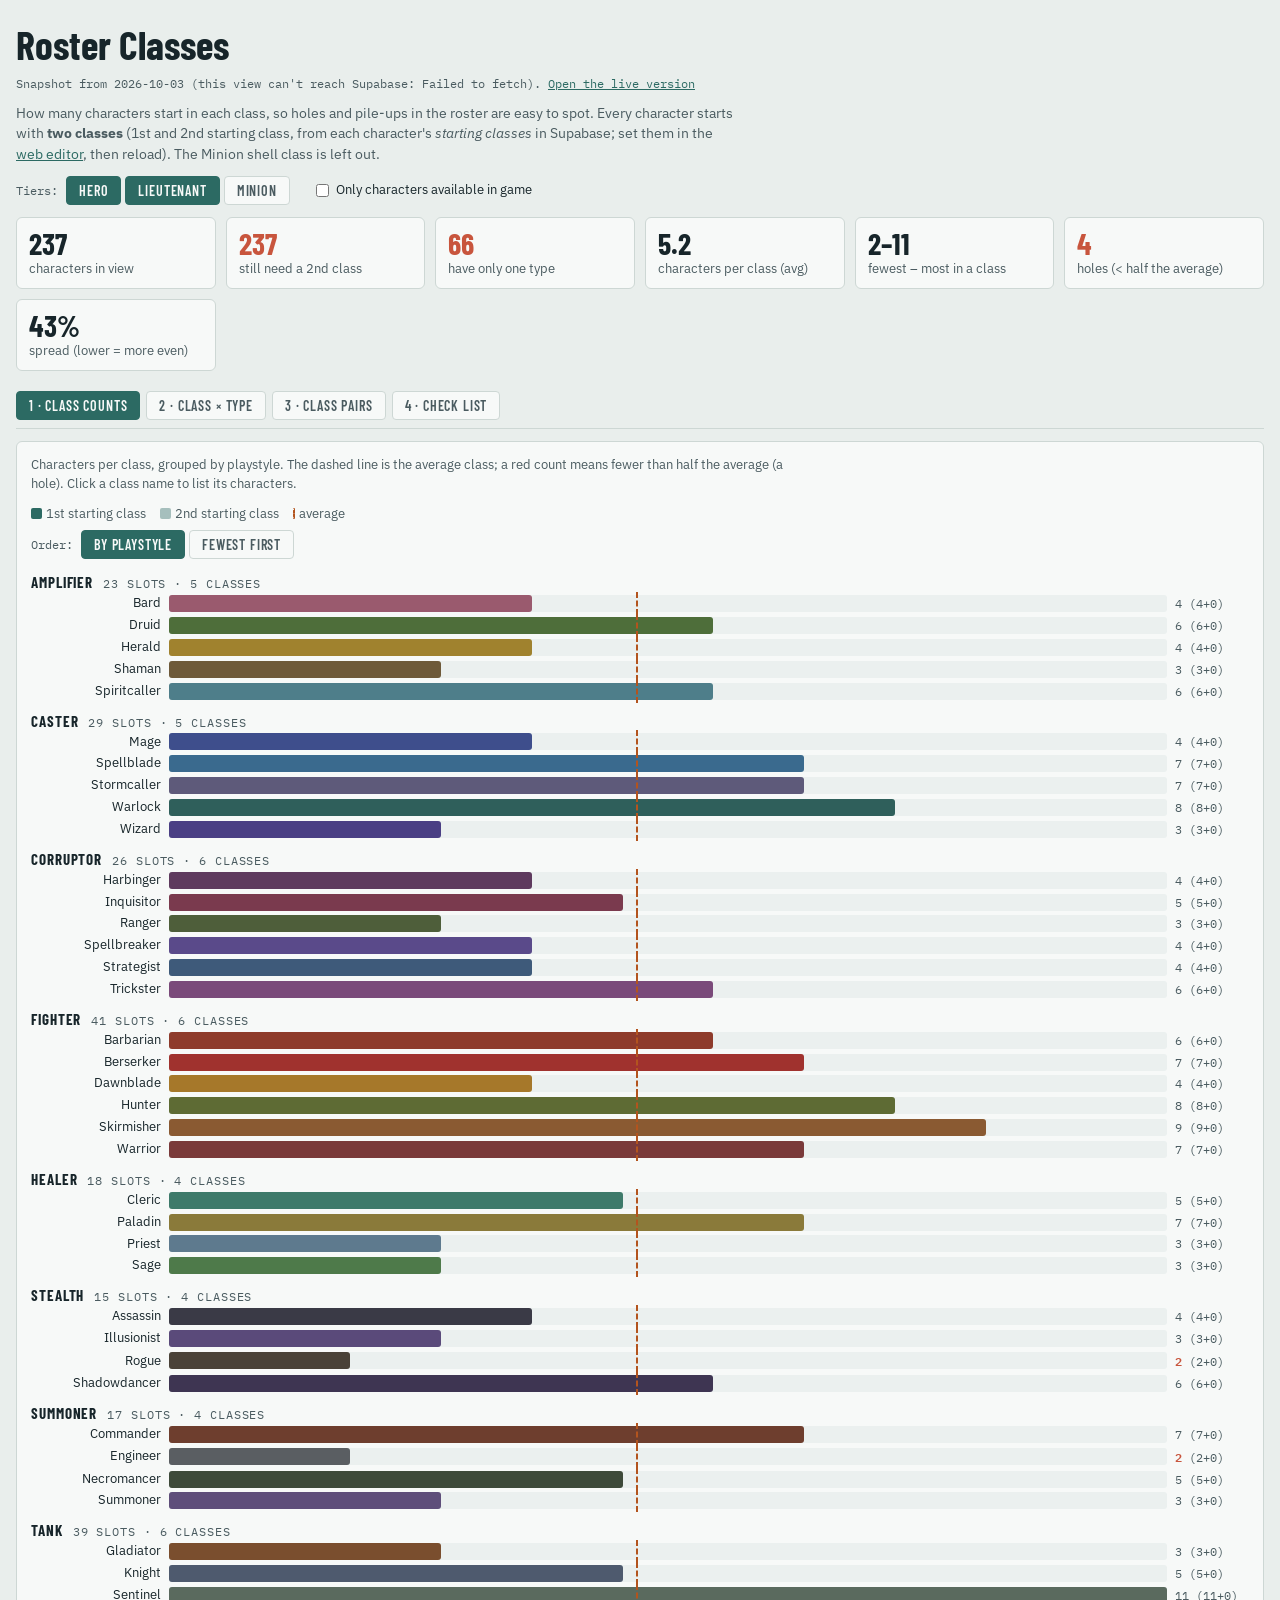
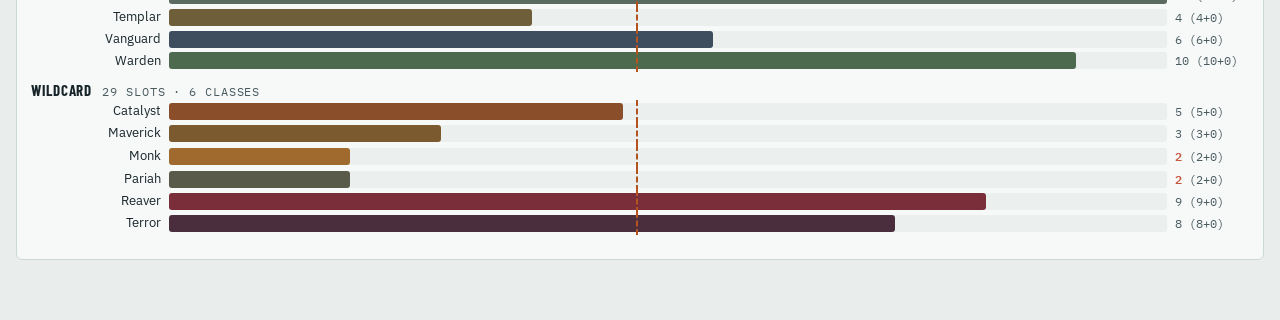
==== roster.html @ decb146b "Editor: Roster Classes page + top-bar link" ====
<!doctype html>
<html lang="en"><head><meta charset="utf-8"><meta name="viewport" content="width=device-width,initial-scale=1">
<title>Roster Classes</title>
<link rel="preconnect" href="https://fonts.googleapis.com">
<link rel="stylesheet" href="https://fonts.googleapis.com/css2?family=Barlow+Condensed:wght@500;600;700&family=IBM+Plex+Sans:wght@400;500;600&family=IBM+Plex+Mono:wght@400;500&display=swap">
<style>
:root{--ground:#e9eeec;--panel:#f7f9f8;--ink:#17252a;--ink2:#4a5b60;--line:#cdd7d4;--accent:#2c6a63;--heat:44,106,99;--warn:#b3541e;--hole:#c8553d;
--display:"Barlow Condensed","Arial Narrow",sans-serif;--body:"IBM Plex Sans",system-ui,sans-serif;--mono:"IBM Plex Mono",ui-monospace,monospace;color-scheme:light}
@media (prefers-color-scheme:dark){:root:not([data-theme="light"]){--ground:#101719;--panel:#172124;--ink:#dde7e5;--ink2:#9aaeb0;--line:#2b3a3e;--accent:#6fb8ad;--heat:111,184,173;--warn:#f0a070;--hole:#e27a6a;color-scheme:dark}}
:root[data-theme="dark"]{--ground:#101719;--panel:#172124;--ink:#dde7e5;--ink2:#9aaeb0;--line:#2b3a3e;--accent:#6fb8ad;--heat:111,184,173;--warn:#f0a070;--hole:#e27a6a;color-scheme:dark}
*{box-sizing:border-box}body{margin:0;background:var(--ground);color:var(--ink);font:14px/1.45 var(--body);padding:0 16px 60px}
.wrap{max-width:1320px;margin:0 auto}h1{font:700 40px/1 var(--display);margin:24px 0 6px}.lede{color:var(--ink2);max-width:90ch;margin:6px 0 12px}
a{color:var(--accent)}
.tabs{display:flex;gap:6px;flex-wrap:wrap;border-bottom:1px solid var(--line);margin:10px 0 12px;position:sticky;top:0;background:var(--ground);padding:8px 0;z-index:5}
.tabs button,.seg button{font:600 14px var(--display);letter-spacing:.06em;text-transform:uppercase;border:1px solid var(--line);background:var(--panel);color:var(--ink2);padding:5px 12px;border-radius:4px;cursor:pointer}
.tabs button[aria-selected="true"],.seg button[aria-pressed="true"]{background:var(--accent);border-color:var(--accent);color:var(--panel)}
.seg{display:inline-flex;gap:4px;flex-wrap:wrap;align-items:center}.seg span{font:12px var(--mono);color:var(--ink2);margin-right:4px}
.controls{display:flex;flex-wrap:wrap;gap:10px 22px;margin:0 0 12px;align-items:center}
.panel{background:var(--panel);border:1px solid var(--line);border-radius:6px;padding:14px}
.note{color:var(--ink2);font-size:13px;margin:0 0 10px;max-width:95ch}.stat{font:12px var(--mono);color:var(--ink2)}
button:focus-visible,input:focus-visible{outline:2px solid var(--accent);outline-offset:2px}
.kpis{display:grid;grid-template-columns:repeat(auto-fit,minmax(170px,1fr));gap:10px;margin:0 0 12px}
.kpi{background:var(--panel);border:1px solid var(--line);border-radius:6px;padding:10px 12px}.kpi b{display:block;font:700 30px/1 var(--display)}.kpi span{font-size:12.5px;color:var(--ink2)}
.kpi.bad b{color:var(--hole)}
/* bars */
.bars{display:grid;grid-template-columns:130px 1fr 74px;gap:3px 8px;align-items:center;font-size:13px}
.bars .grp{grid-column:1/-1;font:700 15px var(--display);letter-spacing:.06em;text-transform:uppercase;margin-top:8px;display:flex;gap:10px;align-items:baseline}
.bars .lbl{text-align:right;white-space:nowrap;cursor:pointer}.bars .lbl:hover{text-decoration:underline}
.bars .track{height:17px;position:relative;background:rgba(var(--heat),.06);border-radius:3px}
.bars .fill{height:100%;display:flex;border-radius:3px;overflow:hidden}.bars .fill span{height:100%}
.bars .mean{position:absolute;top:-3px;bottom:-3px;width:0;border-left:2px dashed var(--warn)}
.bars .n{font:12px var(--mono);color:var(--ink2)}.bars .n.hole{color:var(--hole);font-weight:600}
.leg{display:flex;gap:14px;flex-wrap:wrap;font-size:12.5px;color:var(--ink2);margin:4px 0 8px}.sw{display:inline-block;width:11px;height:11px;border-radius:2px;vertical-align:-1px;margin-right:4px}
/* matrix */
.mx{overflow-x:auto}table.m{border-collapse:separate;border-spacing:2px;font:12px var(--mono)}
table.m th{font:600 12px var(--display);letter-spacing:.06em;text-transform:uppercase;color:var(--ink2);white-space:nowrap}
table.m thead th.col{writing-mode:vertical-rl;transform:rotate(180deg);height:96px;vertical-align:bottom;padding:2px 0}
table.m th.row{text-align:right;padding-right:6px}table.m th.grp{text-align:left;padding:8px 0 2px;color:var(--ink)}
table.m td{min-width:26px;height:22px;text-align:center;border-radius:3px;cursor:pointer}
table.m td.z{color:var(--hole);background:rgba(200,85,61,.07)}table.m td.sum{font-weight:600;background:none;cursor:default}
.colsw{display:inline-block;width:10px;height:10px;border-radius:2px;margin-bottom:4px}
.detail{margin-top:12px;font-size:13px}.detail h3{font:700 20px var(--display);margin:0 0 4px}.detail ul{margin:4px 0;padding-left:18px;columns:3 260px}
/* table */
table.t{border-collapse:collapse;width:100%;font-size:13px}table.t th,table.t td{text-align:left;padding:5px 8px;border-bottom:1px solid var(--line)}
table.t th{font:600 12px var(--display);letter-spacing:.08em;text-transform:uppercase;color:var(--ink2);position:sticky;top:52px;background:var(--panel)}
.miss{color:var(--hole);font-weight:600}.ok{color:var(--ink2)}
.chip{display:inline-block;font:600 11px/1 var(--display);letter-spacing:.12em;text-transform:uppercase;padding:4px 7px 3px;border-radius:3px;border:1px solid var(--c);color:var(--c);background:color-mix(in srgb,var(--c) 12%,transparent);white-space:nowrap}
.chip.t{background:var(--c);color:#fff}
@media (prefers-color-scheme:dark){:root:not([data-theme="light"]) .chip:not(.t){color:color-mix(in srgb,var(--c) 45%,#fff);border-color:color-mix(in srgb,var(--c) 55%,#fff)}}
:root[data-theme="dark"] .chip:not(.t){color:color-mix(in srgb,var(--c) 45%,#fff);border-color:color-mix(in srgb,var(--c) 55%,#fff)}
label.cb{font-size:13px;display:inline-flex;gap:4px;align-items:center}
</style></head><body><div class="wrap">
<h1>Roster Classes</h1>
<p class="stat" id="src">Loading…</p>
<p class="lede">How many characters start in each class, so holes and pile-ups in the roster are easy to spot. Every character starts with <b>two classes</b> (1st and 2nd starting class, from each character's <i>starting classes</i> in Supabase; set them in the <a href="https://patrickdev3408.github.io/phalanx-editor/">web editor</a>, then reload). The Minion shell class is left out.</p>
<div class="controls"><div class="seg" id="tiers"><span>Tiers:</span><button data-t="hero" aria-pressed="true">Hero</button><button data-t="lieutenant" aria-pressed="true">Lieutenant</button><button data-t="minion" aria-pressed="false">Minion</button></div>
<label class="cb"><input type="checkbox" id="kwonly"> Only characters available in game</label></div>
<div class="kpis" id="kpis"></div>
<div class="tabs" role="tablist"><button role="tab" data-v="bars" aria-selected="true">1 · Class counts</button><button role="tab" data-v="type" aria-selected="false">2 · Class × type</button><button role="tab" data-v="pairs" aria-selected="false">3 · Class pairs</button><button role="tab" data-v="list" aria-selected="false">4 · Check list</button></div>

<section id="v-bars" class="panel">
<p class="note">Characters per class, grouped by playstyle. The dashed line is the average class; a red count means fewer than half the average (a hole). Click a class name to list its characters.</p>
<div class="leg"><span><span class="sw" style="background:var(--accent)"></span>1st starting class</span><span><span class="sw" style="background:rgba(var(--heat),.4)"></span>2nd starting class</span><span><span class="sw" style="border:1px dashed var(--warn);width:0;border-width:0 0 0 2px"></span>average</span></div>
<div class="seg" id="sortby" style="margin-bottom:6px"><span>Order:</span><button data-s="ps" aria-pressed="true">By playstyle</button><button data-s="n">Fewest first</button></div>
<div class="bars" id="bars"></div><div class="detail" id="bard"></div></section>

<section id="v-type" class="panel" hidden>
<p class="note">How many characters of each type start in each class (either starting class counts). Red · = no character with that type has that class — a possible hole, or simply a combination that doesn't fit.</p>
<div class="seg" id="typeby" style="margin-bottom:8px"><span>Type:</span><button data-y="both" aria-pressed="true">Either type</button><button data-y="t1">Primary type only</button></div>
<div class="mx" id="tmx"></div><div class="detail" id="tmd"></div></section>

<section id="v-pairs" class="panel" hidden>
<p class="note">Which 1st + 2nd class combinations exist, rolled up by playstyle (row = 1st class's playstyle, column = 2nd class's). Click a cell for the characters.</p>
<div class="mx" id="pmx"></div><div class="detail" id="pmd"></div></section>

<section id="v-list" class="panel" hidden>
<p class="note">Every character in the selected tiers with its starting classes and types. Characters still missing a 2nd class (or a 2nd type) are flagged and sorted first.</p>
<div class="seg" id="listf" style="margin-bottom:8px"><span>Show:</span><button data-l="missing" aria-pressed="true">Missing something</button><button data-l="all">Everyone</button></div>
<table class="t"><thead><tr><th>ID</th><th>Character</th><th>Tier</th><th>Types</th><th>1st class</th><th>2nd class</th></tr></thead><tbody id="tl"></tbody></table></section>
</div>
<script>
const SNAP={"stamp": "2026-10-03", "colors": {"types": {"Human": "#8C6A3F", "Horde": "#A34A36", "Arcane": "#6B4FA0", "Doom": "#9C4A66", "Celestial": "#B08A2E", "Tech": "#3F7F8C", "Elderfolk": "#56804E", "Beast": "#B5602A", "Earth": "#6F6450", "Sea": "#2F6E8E", "Sky": "#4E86B0"}, "classes": {"Mage": "#3E4E8C", "Warlock": "#2F5F5B", "Stormcaller": "#5E5A7A", "Wizard": "#4A3F84", "Spellblade": "#3A6A8E", "Barbarian": "#8E3B2B", "Berserker": "#A0322E", "Dawnblade": "#A6782A", "Hunter": "#5E6B34", "Skirmisher": "#8A5A32", "Warrior": "#7A3A3A", "Gladiator": "#7A4E2E", "Knight": "#4E5A6E", "Sentinel": "#5A6A5E", "Templar": "#6E5E3A", "Vanguard": "#3E4E5E", "Warden": "#4E6A4E", "Cleric": "#3E7A6A", "Paladin": "#8A7A3A", "Priest": "#5E7A8E", "Sage": "#4E7A4A", "Bard": "#9A5A6E", "Druid": "#4E6E3A", "Herald": "#A0822E", "Shaman": "#6E5A3A", "Spiritcaller": "#4E7E8A", "Harbinger": "#5E3A5E", "Inquisitor": "#7A3A4E", "Ranger": "#4E5E3A", "Spellbreaker": "#5A4A8A", "Strategist": "#3E5A7A", "Trickster": "#7A4A7A", "Assassin": "#3A3A46", "Illusionist": "#5A4A7A", "Rogue": "#4A4238", "Shadowdancer": "#3E3552", "Commander": "#6E3E2E", "Engineer": "#5A5E62", "Necromancer": "#3E4A3A", "Summoner": "#5E4E7A", "Catalyst": "#8A4E2A", "Maverick": "#7A5A2E", "Monk": "#A06A2E", "Pariah": "#5A5A4A", "Reaver": "#7A2E3A", "Terror": "#4A2E3E", "CASTER": "#3E4E8C", "FIGHTER": "#8E3B2B", "TANK": "#4E5A6E", "HEALER": "#3E7A6A", "AMPLIFIER": "#A0822E", "CORRUPTOR": "#5E3A5E", "STEALTH": "#3A3A46", "SUMMONER": "#5E4E7A", "WILDCARD": "#8A4E2A"}}, "chars": [{"id": "318", "name": "Brannock, Tavern Bouncer", "tier": "hero", "t1": "Human", "t2": "Horde", "kw": false, "cls": "Gladiator"}, {"id": "319", "name": "Cairn Troll", "tier": "hero", "t1": "Earth", "t2": "", "kw": false, "cls": "Warden"}, {"id": "320", "name": "Oakhand", "tier": "hero", "t1": "Elderfolk", "t2": "Earth", "kw": false, "cls": "Vanguard"}, {"id": "1", "name": "Skyrend", "tier": "hero", "t1": "Sky", "t2": "", "kw": true, "cls": "Stormcaller"}, {"id": "321", "name": "Thunderback", "tier": "hero", "t1": "Beast", "t2": "", "kw": false, "cls": "Barbarian"}, {"id": "322", "name": "Riveter", "tier": "hero", "t1": "Tech", "t2": "Human", "kw": false, "cls": "Warrior"}, {"id": "262", "name": "Skaldweaver", "tier": "lieutenant", "t1": "Human", "t2": "Arcane", "kw": false, "cls": "Bard"}, {"id": "323", "name": "Krell, Bilgeboss", "tier": "hero", "t1": "Sea", "t2": "Human", "kw": false, "cls": "Sentinel"}, {"id": "2", "name": "Leshy", "tier": "hero", "t1": "Earth", "t2": "Beast", "kw": true, "cls": "Vanguard"}, {"id": "324", "name": "Grave Beadle", "tier": "lieutenant", "t1": "Doom", "t2": "", "kw": false, "cls": "Berserker"}, {"id": "325", "name": "Club Goblin", "tier": "minion", "t1": "Horde", "t2": "", "kw": false, "cls": "Minion"}, {"id": "3", "name": "Nhaeva", "tier": "hero", "t1": "Doom", "t2": "Human", "kw": true, "cls": "Warlock"}, {"id": "32", "name": "Morvayne", "tier": "hero", "t1": "Celestial", "t2": "Doom", "kw": true, "cls": "Trickster"}, {"id": "38", "name": "Neferakh", "tier": "hero", "t1": "Celestial", "t2": "", "kw": true, "cls": "Spellbreaker"}, {"id": "71", "name": "Brenna Tidefire", "tier": "hero", "t1": "Celestial", "t2": "Arcane", "kw": true, "cls": "Stormcaller"}, {"id": "89", "name": "Malakar Ironstride", "tier": "hero", "t1": "Celestial", "t2": "Human", "kw": true, "cls": "Warrior"}, {"id": "116", "name": "Imra Calloway", "tier": "hero", "t1": "Tech", "t2": "Human", "kw": true, "cls": "Engineer"}, {"id": "4", "name": "Fafnir", "tier": "hero", "t1": "Sky", "t2": "Earth", "kw": true, "cls": "Monk"}, {"id": "219", "name": "Malik Asharen", "tier": "hero", "t1": "Celestial", "t2": "Human", "kw": true, "cls": "Summoner"}, {"id": "227", "name": "Soen Kagemaru", "tier": "hero", "t1": "Human", "t2": "Arcane", "kw": false, "cls": "Warrior"}, {"id": "9", "name": "Ashvault", "tier": "hero", "t1": "Earth", "t2": "", "kw": true, "cls": "Maverick"}, {"id": "10", "name": "World Anvil", "tier": "hero", "t1": "Earth", "t2": "Tech", "kw": true, "cls": "Sentinel"}, {"id": "5", "name": "Rianduil", "tier": "hero", "t1": "Elderfolk", "t2": "Doom", "kw": true, "cls": "Catalyst"}, {"id": "265", "name": "Ironcoil", "tier": "lieutenant", "t1": "Tech", "t2": "", "kw": false, "cls": "Engineer"}, {"id": "14", "name": "Thyrnn", "tier": "hero", "t1": "Sky", "t2": "Horde", "kw": true, "cls": "Reaver"}, {"id": "6", "name": "Aegis Automation", "tier": "hero", "t1": "Tech", "t2": "", "kw": true, "cls": "Knight"}, {"id": "25", "name": "Völundr", "tier": "hero", "t1": "Elderfolk", "t2": "Tech", "kw": true, "cls": "Paladin"}, {"id": "266", "name": "Korga", "tier": "lieutenant", "t1": "Horde", "t2": "Doom", "kw": false, "cls": "Skirmisher"}, {"id": "7", "name": "Pyraxis", "tier": "hero", "t1": "Sky", "t2": "", "kw": true, "cls": "Harbinger"}, {"id": "8", "name": "Ezren Hollowmark", "tier": "hero", "t1": "Tech", "t2": "Human", "kw": true, "cls": "Strategist"}, {"id": "12", "name": "Aurrek Stormcrown", "tier": "hero", "t1": "Celestial", "t2": "Arcane", "kw": true, "cls": "Commander"}, {"id": "13", "name": "Orionth", "tier": "hero", "t1": "Sky", "t2": "Celestial", "kw": true, "cls": "Wizard"}, {"id": "273", "name": "Emberguard", "tier": "lieutenant", "t1": "Tech", "t2": "", "kw": false, "cls": "Vanguard"}, {"id": "11", "name": "Grisk", "tier": "hero", "t1": "Beast", "t2": "Doom", "kw": true, "cls": "Ranger"}, {"id": "26", "name": "Titania", "tier": "hero", "t1": "Elderfolk", "t2": "Earth", "kw": true, "cls": "Druid"}, {"id": "29", "name": "Ao", "tier": "hero", "t1": "Sea", "t2": "", "kw": true, "cls": "Warden"}, {"id": "31", "name": "Ahriman", "tier": "hero", "t1": "Doom", "t2": "Celestial", "kw": true, "cls": "Trickster"}, {"id": "275", "name": "Sythe", "tier": "lieutenant", "t1": "Beast", "t2": "", "kw": false, "cls": "Assassin"}, {"id": "15", "name": "Caelan Brightwake", "tier": "hero", "t1": "Human", "t2": "Celestial", "kw": true, "cls": "Dawnblade"}, {"id": "35", "name": "Morrowdeep", "tier": "hero", "t1": "Sea", "t2": "Horde", "kw": true, "cls": "Herald"}, {"id": "33", "name": "Kallikantzaros", "tier": "hero", "t1": "Horde", "t2": "", "kw": true, "cls": "Skirmisher"}, {"id": "16", "name": "Gharuk Vargmaw", "tier": "hero", "t1": "Beast", "t2": "", "kw": true, "cls": "Barbarian"}, {"id": "36", "name": "Thalomere the Greenthrone", "tier": "hero", "t1": "Elderfolk", "t2": "Earth", "kw": true, "cls": "Commander"}, {"id": "37", "name": "Xo", "tier": "hero", "t1": "Horde", "t2": "Celestial", "kw": true, "cls": "Vanguard"}, {"id": "39", "name": "Valorien", "tier": "hero", "t1": "Celestial", "t2": "Human", "kw": true, "cls": "Templar"}, {"id": "41", "name": "Duke Rhazhul", "tier": "hero", "t1": "Beast", "t2": "Horde", "kw": true, "cls": "Hunter"}, {"id": "40", "name": "Thamir Gixx", "tier": "hero", "t1": "Arcane", "t2": "", "kw": true, "cls": "Shadowdancer"}, {"id": "44", "name": "Talos", "tier": "hero", "t1": "Tech", "t2": "Earth", "kw": true, "cls": "Sentinel"}, {"id": "46", "name": "Bigfoot", "tier": "hero", "t1": "Beast", "t2": "Horde", "kw": true, "cls": "Maverick"}, {"id": "64", "name": "Elder Star", "tier": "hero", "t1": "Celestial", "t2": "Arcane", "kw": true, "cls": "Mage"}, {"id": "260", "name": "Volk", "tier": "lieutenant", "t1": "Human", "t2": "Tech", "kw": false, "cls": "Hunter"}, {"id": "43", "name": "Ilvane", "tier": "hero", "t1": "Beast", "t2": "Human", "kw": true, "cls": "Illusionist"}, {"id": "76", "name": "Xythel", "tier": "hero", "t1": "Celestial", "t2": "Elderfolk", "kw": true, "cls": "Spellbreaker"}, {"id": "78", "name": "The Ettin", "tier": "hero", "t1": "Horde", "t2": "Beast", "kw": true, "cls": "Barbarian"}, {"id": "49", "name": "Sporecaller", "tier": "hero", "t1": "Earth", "t2": "", "kw": true, "cls": "Inquisitor"}, {"id": "17", "name": "Cyclops", "tier": "hero", "t1": "Horde", "t2": "Beast", "kw": true, "cls": "Catalyst"}, {"id": "77", "name": "Anansi", "tier": "hero", "t1": "Beast", "t2": "Human", "kw": true, "cls": "Trickster"}, {"id": "50", "name": "Boudica", "tier": "hero", "t1": "Human", "t2": "", "kw": true, "cls": "Reaver"}, {"id": "279", "name": "Borin", "tier": "lieutenant", "t1": "Elderfolk", "t2": "Tech", "kw": false, "cls": "Sentinel"}, {"id": "72", "name": "Trym", "tier": "hero", "t1": "Horde", "t2": "Earth", "kw": true, "cls": "Berserker"}, {"id": "51", "name": "Bugul Noz", "tier": "hero", "t1": "Horde", "t2": "Elderfolk", "kw": true, "cls": "Pariah"}, {"id": "18", "name": "Oruvai", "tier": "hero", "t1": "Celestial", "t2": "Sea", "kw": true, "cls": "Shaman"}, {"id": "19", "name": "Jotnar", "tier": "hero", "t1": "Earth", "t2": "Horde", "kw": true, "cls": "Vanguard"}, {"id": "53", "name": "Kaldrith", "tier": "hero", "t1": "Celestial", "t2": "Arcane", "kw": true, "cls": "Stormcaller"}, {"id": "312", "name": "Thunderbeak", "tier": "minion", "t1": "Sky", "t2": "", "kw": false, "cls": "Minion"}, {"id": "20", "name": "Eldmar Greyhunt", "tier": "hero", "t1": "Human", "t2": "Celestial", "kw": true, "cls": "Warrior"}, {"id": "54", "name": "The Crimson Oracle", "tier": "hero", "t1": "Doom", "t2": "Arcane", "kw": true, "cls": "Cleric"}, {"id": "21", "name": "Zhaol", "tier": "hero", "t1": "Doom", "t2": "Human", "kw": true, "cls": "Necromancer"}, {"id": "22", "name": "Blightroot Colossus", "tier": "hero", "t1": "Earth", "t2": "Doom", "kw": true, "cls": "Warden"}, {"id": "55", "name": "Neheru", "tier": "hero", "t1": "Human", "t2": "Celestial", "kw": true, "cls": "Priest"}, {"id": "23", "name": "Anunnaki", "tier": "hero", "t1": "Human", "t2": "Elderfolk", "kw": true, "cls": "Spiritcaller"}, {"id": "113", "name": "Hollow Horn Riders", "tier": "lieutenant", "t1": "Elderfolk", "t2": "Doom", "kw": true, "cls": "Skirmisher"}, {"id": "24", "name": "Ymir", "tier": "hero", "t1": "Horde", "t2": "Earth", "kw": true, "cls": "Templar"}, {"id": "56", "name": "Skarnaw", "tier": "hero", "t1": "Sea", "t2": "Horde", "kw": true, "cls": "Terror"}, {"id": "27", "name": "Kaedric Unbroken", "tier": "hero", "t1": "Human", "t2": "", "kw": true, "cls": "Vanguard"}, {"id": "28", "name": "Mawrot the Many", "tier": "hero", "t1": "Beast", "t2": "Human", "kw": true, "cls": "Terror"}, {"id": "30", "name": "Aelthyr", "tier": "hero", "t1": "Elderfolk", "t2": "Celestial", "kw": true, "cls": "Spellblade"}, {"id": "57", "name": "Ginnungagap", "tier": "hero", "t1": "Arcane", "t2": "", "kw": true, "cls": "Wizard"}, {"id": "79", "name": "Minotaur", "tier": "hero", "t1": "Beast", "t2": "Human", "kw": true, "cls": "Berserker"}, {"id": "263", "name": "Marshal Vienne", "tier": "lieutenant", "t1": "Human", "t2": "Tech", "kw": false, "cls": "Commander"}, {"id": "34", "name": "Silvan Veyl", "tier": "hero", "t1": "Celestial", "t2": "Arcane", "kw": true, "cls": "Trickster"}, {"id": "264", "name": "Morrow", "tier": "lieutenant", "t1": "Doom", "t2": "Arcane", "kw": false, "cls": "Warlock"}, {"id": "80", "name": "Oberon", "tier": "hero", "t1": "Elderfolk", "t2": "Earth", "kw": true, "cls": "Bard"}, {"id": "65", "name": "Gnarlfang", "tier": "hero", "t1": "Beast", "t2": "Horde", "kw": true, "cls": "Hunter"}, {"id": "81", "name": "Blightsteel", "tier": "hero", "t1": "Tech", "t2": "Doom", "kw": true, "cls": "Spellbreaker"}, {"id": "269", "name": "Vexcor", "tier": "lieutenant", "t1": "Doom", "t2": "Human", "kw": false, "cls": "Reaver"}, {"id": "84", "name": "ThereWolf", "tier": "hero", "t1": "Beast", "t2": "Elderfolk", "kw": true, "cls": "Monk"}, {"id": "87", "name": "Urg", "tier": "hero", "t1": "Horde", "t2": "", "kw": true, "cls": "Berserker"}, {"id": "91", "name": "Leviathan", "tier": "hero", "t1": "Sea", "t2": "", "kw": true, "cls": "Sentinel"}, {"id": "42", "name": "Thyrus", "tier": "hero", "t1": "Sky", "t2": "Sea", "kw": true, "cls": "Skirmisher"}, {"id": "92", "name": "Tumorbound Behemoth", "tier": "hero", "t1": "Beast", "t2": "Doom", "kw": true, "cls": "Terror"}, {"id": "93", "name": "Blight Hag", "tier": "hero", "t1": "Doom", "t2": "Horde", "kw": true, "cls": "Shaman"}, {"id": "45", "name": "Nisse", "tier": "hero", "t1": "Elderfolk", "t2": "Human", "kw": true, "cls": "Trickster"}, {"id": "270", "name": "Kress", "tier": "lieutenant", "t1": "Sky", "t2": "", "kw": false, "cls": "Skirmisher"}, {"id": "47", "name": "Amenhetu", "tier": "hero", "t1": "Celestial", "t2": "Beast", "kw": true, "cls": "Spiritcaller"}, {"id": "48", "name": "Sythra", "tier": "hero", "t1": "Beast", "t2": "Human", "kw": true, "cls": "Assassin"}, {"id": "86", "name": "The Clurichaun", "tier": "hero", "t1": "Elderfolk", "t2": "Arcane", "kw": true, "cls": "Bard"}, {"id": "94", "name": "Gorgor the Undying", "tier": "hero", "t1": "Horde", "t2": "Celestial", "kw": true, "cls": "Gladiator"}, {"id": "98", "name": "The Black Annis Spawn", "tier": "hero", "t1": "Doom", "t2": "Arcane", "kw": true, "cls": "Rogue"}, {"id": "52", "name": "Yeti", "tier": "hero", "t1": "Beast", "t2": "Earth", "kw": true, "cls": "Barbarian"}, {"id": "90", "name": "Morbryx", "tier": "hero", "t1": "Sky", "t2": "Doom", "kw": true, "cls": "Herald"}, {"id": "99", "name": "Jörmungandr", "tier": "hero", "t1": "Sea", "t2": "", "kw": true, "cls": "Catalyst"}, {"id": "100", "name": "The Splitmind Aberrant", "tier": "hero", "t1": "Human", "t2": "", "kw": true, "cls": "Pariah"}, {"id": "102", "name": "Mal the Blackthrone", "tier": "hero", "t1": "Elderfolk", "t2": "", "kw": true, "cls": "Skirmisher"}, {"id": "104", "name": "Arachne", "tier": "hero", "t1": "Beast", "t2": "Human", "kw": true, "cls": "Shadowdancer"}, {"id": "58", "name": "Thrennwhirl", "tier": "hero", "t1": "Tech", "t2": "Sea", "kw": true, "cls": "Terror"}, {"id": "97", "name": "Worghowl", "tier": "hero", "t1": "Human", "t2": "Beast", "kw": true, "cls": "Druid"}, {"id": "59", "name": "Agni", "tier": "hero", "t1": "Arcane", "t2": "", "kw": true, "cls": "Mage"}, {"id": "60", "name": "Ishara", "tier": "hero", "t1": "Beast", "t2": "Earth", "kw": true, "cls": "Reaver"}, {"id": "61", "name": "Nephilim", "tier": "hero", "t1": "Elderfolk", "t2": "Celestial", "kw": true, "cls": "Knight"}, {"id": "62", "name": "Grim Reaper", "tier": "hero", "t1": "Doom", "t2": "", "kw": true, "cls": "Necromancer"}, {"id": "63", "name": "Orefather", "tier": "hero", "t1": "Earth", "t2": "", "kw": true, "cls": "Commander"}, {"id": "111", "name": "Corrovane", "tier": "hero", "t1": "Elderfolk", "t2": "Doom", "kw": true, "cls": "Illusionist"}, {"id": "112", "name": "Zylar", "tier": "hero", "t1": "Sea", "t2": "Celestial", "kw": true, "cls": "Ranger"}, {"id": "66", "name": "Andvari", "tier": "hero", "t1": "Elderfolk", "t2": "", "kw": true, "cls": "Reaver"}, {"id": "67", "name": "Vorhast", "tier": "hero", "t1": "Celestial", "t2": "Tech", "kw": true, "cls": "Gladiator"}, {"id": "68", "name": "Noctyrr", "tier": "hero", "t1": "Sky", "t2": "Arcane", "kw": true, "cls": "Warlock"}, {"id": "69", "name": "Sun Tzu", "tier": "hero", "t1": "Human", "t2": "Arcane", "kw": true, "cls": "Strategist"}, {"id": "70", "name": "Zyrr", "tier": "hero", "t1": "Celestial", "t2": "Elderfolk", "kw": true, "cls": "Sage"}, {"id": "114", "name": "Plaguebearer", "tier": "lieutenant", "t1": "Earth", "t2": "", "kw": true, "cls": "Spellblade"}, {"id": "115", "name": "Kaliya", "tier": "lieutenant", "t1": "Beast", "t2": "Celestial", "kw": true, "cls": "Reaver"}, {"id": "73", "name": "Sir Aldous", "tier": "hero", "t1": "Human", "t2": "", "kw": true, "cls": "Knight"}, {"id": "74", "name": "Ithrael", "tier": "hero", "t1": "Elderfolk", "t2": "Celestial", "kw": true, "cls": "Spiritcaller"}, {"id": "75", "name": "Sekhtar", "tier": "hero", "t1": "Beast", "t2": "Celestial", "kw": true, "cls": "Priest"}, {"id": "117", "name": "Fairy Knight", "tier": "lieutenant", "t1": "Elderfolk", "t2": "Human", "kw": true, "cls": "Knight"}, {"id": "118", "name": "Griffin", "tier": "lieutenant", "t1": "Sky", "t2": "", "kw": true, "cls": "Hunter"}, {"id": "119", "name": "Golem", "tier": "lieutenant", "t1": "Earth", "t2": "Horde", "kw": true, "cls": "Sentinel"}, {"id": "120", "name": "Lugh", "tier": "hero", "t1": "Human", "t2": "", "kw": true, "cls": "Harbinger"}, {"id": "121", "name": "Season Queen", "tier": "lieutenant", "t1": "Elderfolk", "t2": "", "kw": true, "cls": "Druid"}, {"id": "122", "name": "Mummy", "tier": "lieutenant", "t1": "Doom", "t2": "", "kw": true, "cls": "Summoner"}, {"id": "82", "name": "Jabir ibn Hayyan", "tier": "hero", "t1": "Elderfolk", "t2": "Human", "kw": true, "cls": "Rogue"}, {"id": "83", "name": "Kappa", "tier": "hero", "t1": "Sea", "t2": "Human", "kw": true, "cls": "Inquisitor"}, {"id": "85", "name": "Kai", "tier": "hero", "t1": "Sky", "t2": "Tech", "kw": true, "cls": "Commander"}, {"id": "317", "name": "Battle Standard", "tier": "minion", "t1": "Earth", "t2": "Human", "kw": true, "cls": "Minion"}, {"id": "123", "name": "Grendel", "tier": "lieutenant", "t1": "Horde", "t2": "", "kw": true, "cls": "Berserker"}, {"id": "124", "name": "Glynndel the Gilt", "tier": "lieutenant", "t1": "Elderfolk", "t2": "Human", "kw": true, "cls": "Trickster"}, {"id": "88", "name": "Belial", "tier": "hero", "t1": "Doom", "t2": "", "kw": true, "cls": "Warlock"}, {"id": "125", "name": "Hippocampus", "tier": "lieutenant", "t1": "Sea", "t2": "", "kw": true, "cls": "Skirmisher"}, {"id": "126", "name": "Steel Rose", "tier": "hero", "t1": "Tech", "t2": "Human", "kw": true, "cls": "Sentinel"}, {"id": "127", "name": "Chimera", "tier": "lieutenant", "t1": "Beast", "t2": "", "kw": true, "cls": "Terror"}, {"id": "128", "name": "Typhon", "tier": "lieutenant", "t1": "Elderfolk", "t2": "Celestial", "kw": true, "cls": "Terror"}, {"id": "129", "name": "Exorcist", "tier": "lieutenant", "t1": "Human", "t2": "Arcane", "kw": true, "cls": "Inquisitor"}, {"id": "130", "name": "Redcap Lord", "tier": "lieutenant", "t1": "Horde", "t2": "Doom", "kw": true, "cls": "Trickster"}, {"id": "131", "name": "High Inquisitor", "tier": "lieutenant", "t1": "Celestial", "t2": "Doom", "kw": true, "cls": "Inquisitor"}, {"id": "132", "name": "Void-Eyed Psion", "tier": "lieutenant", "t1": "Arcane", "t2": "", "kw": true, "cls": "Wizard"}, {"id": "95", "name": "Ossian Greyhold", "tier": "hero", "t1": "Celestial", "t2": "Doom", "kw": true, "cls": "Spiritcaller"}, {"id": "96", "name": "Titanboa", "tier": "hero", "t1": "Beast", "t2": "", "kw": true, "cls": "Warden"}, {"id": "134", "name": "Yan Shi’s Automaton", "tier": "lieutenant", "t1": "Tech", "t2": "Human", "kw": true, "cls": "Sentinel"}, {"id": "135", "name": "Relic Bearer", "tier": "lieutenant", "t1": "Celestial", "t2": "Tech", "kw": true, "cls": "Paladin"}, {"id": "136", "name": "Revivus", "tier": "lieutenant", "t1": "Celestial", "t2": "", "kw": true, "cls": "Cleric"}, {"id": "137", "name": "Valkyrie", "tier": "lieutenant", "t1": "Human", "t2": "Celestial", "kw": true, "cls": "Herald"}, {"id": "143", "name": "Hobgoblin", "tier": "lieutenant", "t1": "Horde", "t2": "Tech", "kw": true, "cls": "Warrior"}, {"id": "305", "name": "Pebbling", "tier": "minion", "t1": "Earth", "t2": "", "kw": false, "cls": "Minion"}, {"id": "101", "name": "Rootfather", "tier": "hero", "t1": "Earth", "t2": "", "kw": true, "cls": "Paladin"}, {"id": "144", "name": "Siren", "tier": "lieutenant", "t1": "Sea", "t2": "Human", "kw": true, "cls": "Bard"}, {"id": "145", "name": "Basilisk", "tier": "lieutenant", "t1": "Beast", "t2": "", "kw": true, "cls": "Shadowdancer"}, {"id": "148", "name": "Ogre", "tier": "lieutenant", "t1": "Horde", "t2": "", "kw": true, "cls": "Barbarian"}, {"id": "103", "name": "Oannes", "tier": "hero", "t1": "Sea", "t2": "Arcane", "kw": true, "cls": "Shaman"}, {"id": "146", "name": "Manticore", "tier": "lieutenant", "t1": "Beast", "t2": "", "kw": true, "cls": "Hunter"}, {"id": "147", "name": "Ironjaw Captain", "tier": "lieutenant", "t1": "Horde", "t2": "", "kw": true, "cls": "Warrior"}, {"id": "149", "name": "Sphinx", "tier": "lieutenant", "t1": "Beast", "t2": "Human", "kw": true, "cls": "Strategist"}, {"id": "106", "name": "The Furnace Widow", "tier": "hero", "t1": "Tech", "t2": "Human", "kw": true, "cls": "Catalyst"}, {"id": "105", "name": "Vulcan", "tier": "hero", "t1": "Tech", "t2": "Celestial", "kw": true, "cls": "Spellblade"}, {"id": "107", "name": "Elmbark", "tier": "hero", "t1": "Earth", "t2": "", "kw": true, "cls": "Warden"}, {"id": "108", "name": "Lamiae", "tier": "hero", "t1": "Elderfolk", "t2": "Doom", "kw": true, "cls": "Necromancer"}, {"id": "109", "name": "Liard", "tier": "hero", "t1": "Beast", "t2": "Tech", "kw": true, "cls": "Templar"}, {"id": "110", "name": "Pelagor", "tier": "hero", "t1": "Sky", "t2": "Sea", "kw": true, "cls": "Inquisitor"}, {"id": "140", "name": "Grendel’s Mother", "tier": "lieutenant", "t1": "Horde", "t2": "Arcane", "kw": true, "cls": "Reaver"}, {"id": "214", "name": "Nullmote", "tier": "minion", "t1": "Arcane", "t2": "Doom", "kw": true, "cls": "Minion"}, {"id": "141", "name": "Cerebral Warden", "tier": "lieutenant", "t1": "Arcane", "t2": "Human", "kw": true, "cls": "Warden"}, {"id": "142", "name": "Pegasus", "tier": "lieutenant", "t1": "Sky", "t2": "", "kw": true, "cls": "Stormcaller"}, {"id": "150", "name": "Serket", "tier": "lieutenant", "t1": "Beast", "t2": "Celestial", "kw": true, "cls": "Priest"}, {"id": "151", "name": "Martyr", "tier": "lieutenant", "t1": "Celestial", "t2": "Doom", "kw": true, "cls": "Cleric"}, {"id": "152", "name": "Kraken", "tier": "hero", "t1": "Sea", "t2": "", "kw": true, "cls": "Terror"}, {"id": "153", "name": "Alchemist", "tier": "lieutenant", "t1": "Arcane", "t2": "Human", "kw": true, "cls": "Catalyst"}, {"id": "154", "name": "Wraith", "tier": "lieutenant", "t1": "Doom", "t2": "Arcane", "kw": true, "cls": "Shadowdancer"}, {"id": "155", "name": "Nu", "tier": "lieutenant", "t1": "Arcane", "t2": "Human", "kw": true, "cls": "Spiritcaller"}, {"id": "158", "name": "The Hemoforge Knight", "tier": "lieutenant", "t1": "Doom", "t2": "Tech", "kw": true, "cls": "Spellblade"}, {"id": "159", "name": "Glamour Witch", "tier": "lieutenant", "t1": "Elderfolk", "t2": "Arcane", "kw": true, "cls": "Illusionist"}, {"id": "160", "name": "Wadjet", "tier": "lieutenant", "t1": "Beast", "t2": "Celestial", "kw": true, "cls": "Templar"}, {"id": "161", "name": "Scarab", "tier": "lieutenant", "t1": "Beast", "t2": "", "kw": true, "cls": "Skirmisher"}, {"id": "162", "name": "Quetzalcoatl", "tier": "hero", "t1": "Sky", "t2": "Celestial", "kw": true, "cls": "Druid"}, {"id": "163", "name": "Hydraman", "tier": "hero", "t1": "Beast", "t2": "Horde", "kw": true, "cls": "Terror"}, {"id": "164", "name": "Pactbinder", "tier": "lieutenant", "t1": "Elderfolk", "t2": "Arcane", "kw": true, "cls": "Warlock"}, {"id": "165", "name": "Miasma Wraith", "tier": "minion", "t1": "Doom", "t2": "Arcane", "kw": true, "cls": "Minion"}, {"id": "166", "name": "Mob Enforcer", "tier": "minion", "t1": "Human", "t2": "Doom", "kw": true, "cls": "Minion"}, {"id": "167", "name": "Gremlin", "tier": "minion", "t1": "Horde", "t2": "Tech", "kw": true, "cls": "Minion"}, {"id": "168", "name": "Wight", "tier": "minion", "t1": "Doom", "t2": "Arcane", "kw": true, "cls": "Minion"}, {"id": "169", "name": "Skeleton Archer", "tier": "minion", "t1": "Doom", "t2": "", "kw": true, "cls": "Minion"}, {"id": "133", "name": "Skorpios", "tier": "lieutenant", "t1": "Beast", "t2": "Horde", "kw": true, "cls": "Druid"}, {"id": "170", "name": "Magi", "tier": "minion", "t1": "Arcane", "t2": "Human", "kw": true, "cls": "Minion"}, {"id": "171", "name": "Myrmidon", "tier": "minion", "t1": "Human", "t2": "", "kw": true, "cls": "Minion"}, {"id": "172", "name": "Grey", "tier": "minion", "t1": "Arcane", "t2": "", "kw": true, "cls": "Minion"}, {"id": "138", "name": "Pheonix", "tier": "lieutenant", "t1": "Sky", "t2": "Arcane", "kw": true, "cls": "Mage"}, {"id": "139", "name": "Paladin", "tier": "lieutenant", "t1": "Celestial", "t2": "Human", "kw": true, "cls": "Paladin"}, {"id": "173", "name": "Ghoul", "tier": "minion", "t1": "Doom", "t2": "", "kw": true, "cls": "Minion"}, {"id": "175", "name": "Bear", "tier": "minion", "t1": "Beast", "t2": "", "kw": true, "cls": "Minion"}, {"id": "176", "name": "Tzitzimime", "tier": "minion", "t1": "Doom", "t2": "Arcane", "kw": true, "cls": "Minion"}, {"id": "177", "name": "Terracotta Soldier", "tier": "minion", "t1": "Earth", "t2": "Human", "kw": true, "cls": "Minion"}, {"id": "178", "name": "Skeleton Warrior", "tier": "minion", "t1": "Doom", "t2": "Human", "kw": true, "cls": "Minion"}, {"id": "179", "name": "Imp", "tier": "minion", "t1": "Arcane", "t2": "Horde", "kw": true, "cls": "Minion"}, {"id": "180", "name": "Wolf", "tier": "minion", "t1": "Beast", "t2": "", "kw": true, "cls": "Minion"}, {"id": "181", "name": "Harpy", "tier": "minion", "t1": "Sky", "t2": "Human", "kw": true, "cls": "Minion"}, {"id": "182", "name": "Ghost", "tier": "minion", "t1": "Doom", "t2": "Arcane", "kw": true, "cls": "Minion"}, {"id": "183", "name": "Lion", "tier": "minion", "t1": "Beast", "t2": "", "kw": true, "cls": "Minion"}, {"id": "184", "name": "Human Priest", "tier": "minion", "t1": "Celestial", "t2": "Human", "kw": true, "cls": "Minion"}, {"id": "185", "name": "Anaconda", "tier": "minion", "t1": "Beast", "t2": "", "kw": true, "cls": "Minion"}, {"id": "186", "name": "Centaur", "tier": "minion", "t1": "Beast", "t2": "Human", "kw": true, "cls": "Minion"}, {"id": "187", "name": "Lich", "tier": "minion", "t1": "Arcane", "t2": "", "kw": true, "cls": "Minion"}, {"id": "188", "name": "Zombie", "tier": "minion", "t1": "Doom", "t2": "", "kw": true, "cls": "Minion"}, {"id": "189", "name": "Mini Mummy", "tier": "minion", "t1": "Doom", "t2": "Human", "kw": true, "cls": "Minion"}, {"id": "156", "name": "Spinewarp Brute", "tier": "lieutenant", "t1": "Beast", "t2": "", "kw": true, "cls": "Barbarian"}, {"id": "157", "name": "Rotshambler", "tier": "lieutenant", "t1": "Earth", "t2": "", "kw": true, "cls": "Warden"}, {"id": "190", "name": "Gargoyle", "tier": "minion", "t1": "Sky", "t2": "", "kw": true, "cls": "Minion"}, {"id": "191", "name": "Will-o-the-Wisp", "tier": "minion", "t1": "Arcane", "t2": "", "kw": true, "cls": "Minion"}, {"id": "192", "name": "Changeling", "tier": "minion", "t1": "Elderfolk", "t2": "Arcane", "kw": true, "cls": "Minion"}, {"id": "193", "name": "Spider", "tier": "minion", "t1": "Beast", "t2": "", "kw": true, "cls": "Minion"}, {"id": "194", "name": "Hippogriff", "tier": "minion", "t1": "Sky", "t2": "", "kw": true, "cls": "Minion"}, {"id": "195", "name": "Redcap", "tier": "minion", "t1": "Horde", "t2": "Doom", "kw": true, "cls": "Minion"}, {"id": "196", "name": "Spirit", "tier": "minion", "t1": "Doom", "t2": "Arcane", "kw": true, "cls": "Minion"}, {"id": "197", "name": "Cheetah", "tier": "minion", "t1": "Beast", "t2": "", "kw": true, "cls": "Minion"}, {"id": "198", "name": "Draugr", "tier": "minion", "t1": "Doom", "t2": "", "kw": true, "cls": "Minion"}, {"id": "199", "name": "Carrion Beast", "tier": "minion", "t1": "Beast", "t2": "", "kw": true, "cls": "Minion"}, {"id": "200", "name": "Revenant", "tier": "minion", "t1": "Doom", "t2": "", "kw": true, "cls": "Minion"}, {"id": "204", "name": "Broodgrub", "tier": "minion", "t1": "Beast", "t2": "", "kw": true, "cls": "Minion"}, {"id": "205", "name": "Duskbow", "tier": "minion", "t1": "Elderfolk", "t2": "Arcane", "kw": true, "cls": "Minion"}, {"id": "206", "name": "Bloodmite", "tier": "minion", "t1": "Doom", "t2": "", "kw": true, "cls": "Minion"}, {"id": "207", "name": "Tideskipper", "tier": "minion", "t1": "Sea", "t2": "", "kw": true, "cls": "Minion"}, {"id": "208", "name": "Impling", "tier": "minion", "t1": "Doom", "t2": "", "kw": true, "cls": "Minion"}, {"id": "202", "name": "Thornmaw", "tier": "hero", "t1": "Beast", "t2": "Earth", "kw": true, "cls": "Summoner"}, {"id": "174", "name": "Kobolds", "tier": "minion", "t1": "Earth", "t2": "", "kw": true, "cls": "Minion"}, {"id": "209", "name": "Emberwyrm", "tier": "minion", "t1": "Sky", "t2": "Earth", "kw": true, "cls": "Minion"}, {"id": "210", "name": "Irondelve", "tier": "minion", "t1": "Elderfolk", "t2": "", "kw": true, "cls": "Minion"}, {"id": "211", "name": "Glimmer", "tier": "minion", "t1": "Arcane", "t2": "", "kw": true, "cls": "Minion"}, {"id": "212", "name": "Shardling", "tier": "minion", "t1": "Earth", "t2": "", "kw": true, "cls": "Minion"}, {"id": "213", "name": "Sparkcog", "tier": "minion", "t1": "Tech", "t2": "Human", "kw": true, "cls": "Minion"}, {"id": "215", "name": "Mnemorath", "tier": "hero", "t1": "Sky", "t2": "Arcane", "kw": true, "cls": "Sage"}, {"id": "216", "name": "Dawnrot", "tier": "hero", "t1": "Doom", "t2": "Earth", "kw": true, "cls": "Dawnblade"}, {"id": "217", "name": "Aethero", "tier": "hero", "t1": "Celestial", "t2": "", "kw": true, "cls": "Cleric"}, {"id": "218", "name": "Jinx", "tier": "hero", "t1": "Arcane", "t2": "Horde", "kw": true, "cls": "Assassin"}, {"id": "220", "name": "Riven", "tier": "hero", "t1": "Arcane", "t2": "Doom", "kw": true, "cls": "Mage"}, {"id": "221", "name": "Gorrath", "tier": "hero", "t1": "Human", "t2": "Beast", "kw": true, "cls": "Spellblade"}, {"id": "222", "name": "Tarruk", "tier": "hero", "t1": "Earth", "t2": "Beast", "kw": true, "cls": "Paladin"}, {"id": "223", "name": "Arc Laser Turret", "tier": "minion", "t1": "Tech", "t2": "", "kw": false, "cls": "Minion"}, {"id": "224", "name": "Repeater Turret", "tier": "minion", "t1": "Tech", "t2": "", "kw": false, "cls": "Minion"}, {"id": "225", "name": "Mend-Bot Drone", "tier": "minion", "t1": "Tech", "t2": "Celestial", "kw": false, "cls": "Minion"}, {"id": "226", "name": "Joan of Arc", "tier": "hero", "t1": "Human", "t2": "", "kw": false, "cls": "Paladin"}, {"id": "201", "name": "Hell Hound", "tier": "minion", "t1": "Beast", "t2": "Doom", "kw": true, "cls": "Minion"}, {"id": "203", "name": "Thornsprout", "tier": "minion", "t1": "Earth", "t2": "", "kw": true, "cls": "Minion"}, {"id": "228", "name": "Sylvaen the Thornclad", "tier": "hero", "t1": "Elderfolk", "t2": "Earth", "kw": false, "cls": "Druid"}, {"id": "229", "name": "Vael Mourncant", "tier": "hero", "t1": "Arcane", "t2": "Doom", "kw": false, "cls": "Warlock"}, {"id": "230", "name": "Cinderhusk", "tier": "hero", "t1": "Earth", "t2": "", "kw": false, "cls": "Berserker"}, {"id": "231", "name": "Gloomtangle", "tier": "hero", "t1": "Earth", "t2": "Doom", "kw": false, "cls": "Necromancer"}, {"id": "232", "name": "Rustfang", "tier": "minion", "t1": "Beast", "t2": "Tech", "kw": false, "cls": "Minion"}, {"id": "233", "name": "Aureth Dawnblade", "tier": "hero", "t1": "Human", "t2": "Celestial", "kw": false, "cls": "Dawnblade"}, {"id": "234", "name": "Vornhild the Stormcrowned", "tier": "hero", "t1": "Human", "t2": "Arcane", "kw": false, "cls": "Berserker"}, {"id": "236", "name": "Ravngar", "tier": "hero", "t1": "Human", "t2": "Doom", "kw": false, "cls": "Warrior"}, {"id": "237", "name": "Seraphine", "tier": "hero", "t1": "Celestial", "t2": "", "kw": false, "cls": "Harbinger"}, {"id": "240", "name": "Bjornketil Wolfsbane", "tier": "hero", "t1": "Human", "t2": "", "kw": false, "cls": "Hunter"}, {"id": "241", "name": "Morwenna", "tier": "hero", "t1": "Sea", "t2": "Arcane", "kw": false, "cls": "Stormcaller"}, {"id": "242", "name": "Galen", "tier": "hero", "t1": "Human", "t2": "Earth", "kw": false, "cls": "Ranger"}, {"id": "244", "name": "Drevan", "tier": "hero", "t1": "Arcane", "t2": "Tech", "kw": false, "cls": "Warlock"}, {"id": "245", "name": "Hisako", "tier": "hero", "t1": "Human", "t2": "Arcane", "kw": false, "cls": "Spellblade"}, {"id": "247", "name": "Nyx", "tier": "hero", "t1": "Arcane", "t2": "Human", "kw": false, "cls": "Assassin"}, {"id": "248", "name": "Thandros Goldmane", "tier": "hero", "t1": "Beast", "t2": "Elderfolk", "kw": false, "cls": "Commander"}, {"id": "249", "name": "Isolde", "tier": "hero", "t1": "Tech", "t2": "", "kw": false, "cls": "Knight"}, {"id": "250", "name": "Veyric Ashwalker", "tier": "hero", "t1": "Human", "t2": "Doom", "kw": false, "cls": "Harbinger"}, {"id": "251", "name": "Solenne", "tier": "hero", "t1": "Human", "t2": "Arcane", "kw": false, "cls": "Paladin"}, {"id": "252", "name": "Garruk Stoneheart", "tier": "hero", "t1": "Earth", "t2": "Horde", "kw": false, "cls": "Sentinel"}, {"id": "253", "name": "Anya", "tier": "hero", "t1": "Human", "t2": "", "kw": false, "cls": "Hunter"}, {"id": "254", "name": "Emrys", "tier": "hero", "t1": "Arcane", "t2": "Human", "kw": false, "cls": "Sage"}, {"id": "255", "name": "Zephyrine", "tier": "hero", "t1": "Sky", "t2": "Elderfolk", "kw": false, "cls": "Skirmisher"}, {"id": "256", "name": "Korrath Bloodmoon", "tier": "hero", "t1": "Horde", "t2": "Doom", "kw": false, "cls": "Reaver"}, {"id": "258", "name": "Holfast", "tier": "lieutenant", "t1": "Human", "t2": "Tech", "kw": false, "cls": "Warden"}, {"id": "259", "name": "Drenna", "tier": "lieutenant", "t1": "Horde", "t2": "Doom", "kw": false, "cls": "Reaver"}, {"id": "261", "name": "The Bronze Lictor", "tier": "lieutenant", "t1": "Tech", "t2": "", "kw": false, "cls": "Sentinel"}, {"id": "267", "name": "Sister Calden", "tier": "lieutenant", "t1": "Celestial", "t2": "Human", "kw": false, "cls": "Cleric"}, {"id": "268", "name": "The Pale Marshal", "tier": "lieutenant", "t1": "Doom", "t2": "Human", "kw": false, "cls": "Commander"}, {"id": "271", "name": "Quartermaster Brigg", "tier": "lieutenant", "t1": "Human", "t2": "Tech", "kw": false, "cls": "Strategist"}, {"id": "277", "name": "Mort", "tier": "lieutenant", "t1": "Doom", "t2": "Arcane", "kw": false, "cls": "Necromancer"}, {"id": "278", "name": "Houndmaster Drael", "tier": "lieutenant", "t1": "Human", "t2": "", "kw": false, "cls": "Hunter"}, {"id": "280", "name": "The Crimson Adjutant", "tier": "lieutenant", "t1": "Doom", "t2": "", "kw": false, "cls": "Warlock"}, {"id": "235", "name": "Kaelith", "tier": "hero", "t1": "Human", "t2": "Arcane", "kw": false, "cls": "Spellblade"}, {"id": "257", "name": "Liora Starweave", "tier": "hero", "t1": "Arcane", "t2": "Elderfolk", "kw": false, "cls": "Spiritcaller"}, {"id": "281", "name": "Spellbreaker", "tier": "lieutenant", "t1": "Tech", "t2": "Arcane", "kw": false, "cls": "Spellbreaker"}, {"id": "238", "name": "Ahuitzol the Rainbringer", "tier": "hero", "t1": "Arcane", "t2": "Horde", "kw": false, "cls": "Stormcaller"}, {"id": "239", "name": "Sundara", "tier": "hero", "t1": "Elderfolk", "t2": "Human", "kw": false, "cls": "Dawnblade"}, {"id": "282", "name": "Warden-Captain Osric", "tier": "lieutenant", "t1": "Human", "t2": "Tech", "kw": false, "cls": "Warden"}, {"id": "272", "name": "Frostward", "tier": "lieutenant", "t1": "Tech", "t2": "", "kw": false, "cls": "Sentinel"}, {"id": "283", "name": "Scrapskitter", "tier": "minion", "t1": "Tech", "t2": "", "kw": false, "cls": "Minion"}, {"id": "284", "name": "Cindersprite", "tier": "minion", "t1": "Earth", "t2": "Arcane", "kw": false, "cls": "Minion"}, {"id": "285", "name": "Boglurcher", "tier": "minion", "t1": "Sea", "t2": "", "kw": false, "cls": "Minion"}, {"id": "286", "name": "Rustcrawler", "tier": "minion", "t1": "Tech", "t2": "", "kw": false, "cls": "Minion"}, {"id": "243", "name": "Xanthe", "tier": "hero", "t1": "Arcane", "t2": "Human", "kw": false, "cls": "Shadowdancer"}, {"id": "287", "name": "Bonepicker", "tier": "minion", "t1": "Elderfolk", "t2": "Horde", "kw": false, "cls": "Minion"}, {"id": "288", "name": "Sporeling", "tier": "minion", "t1": "Earth", "t2": "", "kw": false, "cls": "Minion"}, {"id": "289", "name": "Gloomwisp", "tier": "minion", "t1": "Arcane", "t2": "Doom", "kw": false, "cls": "Minion"}, {"id": "246", "name": "Caelum", "tier": "hero", "t1": "Human", "t2": "Tech", "kw": false, "cls": "Maverick"}, {"id": "274", "name": "The Gilded Enforcer", "tier": "lieutenant", "t1": "Tech", "t2": "", "kw": false, "cls": "Warden"}, {"id": "290", "name": "Tunnelgrub", "tier": "minion", "t1": "Beast", "t2": "", "kw": false, "cls": "Minion"}, {"id": "291", "name": "Shockbeetle", "tier": "minion", "t1": "Tech", "t2": "", "kw": false, "cls": "Minion"}, {"id": "292", "name": "Tarshambler", "tier": "minion", "t1": "Doom", "t2": "", "kw": false, "cls": "Minion"}, {"id": "293", "name": "Needleflit", "tier": "minion", "t1": "Beast", "t2": "", "kw": false, "cls": "Minion"}, {"id": "294", "name": "Embermote", "tier": "minion", "t1": "Earth", "t2": "Arcane", "kw": false, "cls": "Minion"}, {"id": "297", "name": "Splinterdrone", "tier": "minion", "t1": "Tech", "t2": "", "kw": false, "cls": "Minion"}, {"id": "298", "name": "Ashfang", "tier": "minion", "t1": "Beast", "t2": "", "kw": false, "cls": "Minion"}, {"id": "276", "name": "Stormrank", "tier": "lieutenant", "t1": "Tech", "t2": "", "kw": false, "cls": "Stormcaller"}, {"id": "299", "name": "Graverat", "tier": "minion", "t1": "Doom", "t2": "", "kw": false, "cls": "Minion"}, {"id": "300", "name": "Sludgespit", "tier": "minion", "t1": "Doom", "t2": "", "kw": false, "cls": "Minion"}, {"id": "301", "name": "Clockwork Sentry", "tier": "minion", "t1": "Tech", "t2": "", "kw": false, "cls": "Minion"}, {"id": "302", "name": "Fungal Crawler", "tier": "minion", "t1": "Earth", "t2": "", "kw": false, "cls": "Minion"}, {"id": "303", "name": "Sparkwisp", "tier": "minion", "t1": "Arcane", "t2": "Tech", "kw": false, "cls": "Minion"}, {"id": "304", "name": "Thornsnap", "tier": "minion", "t1": "Earth", "t2": "", "kw": false, "cls": "Minion"}, {"id": "306", "name": "Carrionflit", "tier": "minion", "t1": "Beast", "t2": "", "kw": false, "cls": "Minion"}, {"id": "307", "name": "Brinesnap", "tier": "minion", "t1": "Sea", "t2": "Beast", "kw": false, "cls": "Minion"}, {"id": "308", "name": "Gloomeel", "tier": "minion", "t1": "Sea", "t2": "Arcane", "kw": false, "cls": "Minion"}, {"id": "309", "name": "Reefspawn", "tier": "minion", "t1": "Sea", "t2": "Beast", "kw": false, "cls": "Minion"}, {"id": "295", "name": "Huskcrawler", "tier": "minion", "t1": "Doom", "t2": "", "kw": false, "cls": "Minion"}, {"id": "296", "name": "Mirehopper", "tier": "minion", "t1": "Sea", "t2": "", "kw": false, "cls": "Minion"}, {"id": "310", "name": "Sharkling", "tier": "minion", "t1": "Sea", "t2": "", "kw": false, "cls": "Minion"}, {"id": "311", "name": "Storm Wisp", "tier": "minion", "t1": "Sky", "t2": "Arcane", "kw": false, "cls": "Minion"}, {"id": "313", "name": "Cloud Imp", "tier": "minion", "t1": "Sky", "t2": "", "kw": false, "cls": "Minion"}, {"id": "314", "name": "Corvino", "tier": "hero", "t1": "Human", "t2": "Doom", "kw": true, "cls": "Herald"}], "prog": [{"id": "103", "starting_classes": ["Shaman"]}, {"id": "11", "starting_classes": ["Ranger"]}, {"id": "110", "starting_classes": ["Inquisitor"]}, {"id": "111", "starting_classes": ["Illusionist"]}, {"id": "112", "starting_classes": ["Ranger"]}, {"id": "113", "starting_classes": ["Skirmisher"]}, {"id": "116", "starting_classes": ["Engineer"]}, {"id": "12", "starting_classes": ["Commander"]}, {"id": "126", "starting_classes": ["Sentinel"]}, {"id": "13", "starting_classes": ["Wizard"]}, {"id": "14", "starting_classes": ["Reaver"]}, {"id": "15", "starting_classes": ["Dawnblade"]}, {"id": "16", "starting_classes": ["Barbarian"]}, {"id": "163", "starting_classes": ["Terror"]}, {"id": "17", "starting_classes": ["Catalyst"]}, {"id": "18", "starting_classes": ["Shaman"]}, {"id": "19", "starting_classes": ["Vanguard"]}, {"id": "101", "starting_classes": ["Paladin"]}, {"id": "102", "starting_classes": ["Skirmisher"]}, {"id": "109", "starting_classes": ["Templar"]}, {"id": "2", "starting_classes": ["Vanguard"]}, {"id": "20", "starting_classes": ["Warrior"]}, {"id": "21", "starting_classes": ["Necromancer"]}, {"id": "215", "starting_classes": ["Sage"]}, {"id": "216", "starting_classes": ["Dawnblade"]}, {"id": "217", "starting_classes": ["Cleric"]}, {"id": "218", "starting_classes": ["Assassin"]}, {"id": "22", "starting_classes": ["Warden"]}, {"id": "220", "starting_classes": ["Mage"]}, {"id": "221", "starting_classes": ["Spellblade"]}, {"id": "222", "starting_classes": ["Paladin"]}, {"id": "23", "starting_classes": ["Spiritcaller"]}, {"id": "24", "starting_classes": ["Templar"]}, {"id": "26", "starting_classes": ["Druid"]}, {"id": "27", "starting_classes": ["Vanguard"]}, {"id": "29", "starting_classes": ["Warden"]}, {"id": "219", "starting_classes": ["Summoner"]}, {"id": "3", "starting_classes": ["Warlock"]}, {"id": "30", "starting_classes": ["Spellblade"]}, {"id": "31", "starting_classes": ["Shadowdancer"]}, {"id": "32", "starting_classes": ["Trickster"]}, {"id": "33", "starting_classes": ["Skirmisher"]}, {"id": "34", "starting_classes": ["Trickster"]}, {"id": "35", "starting_classes": ["Herald"]}, {"id": "36", "starting_classes": ["Commander"]}, {"id": "37", "starting_classes": ["Vanguard"]}, {"id": "38", "starting_classes": ["Spellbreaker"]}, {"id": "39", "starting_classes": ["Templar"]}, {"id": "4", "starting_classes": ["Monk"]}, {"id": "40", "starting_classes": ["Shadowdancer"]}, {"id": "41", "starting_classes": ["Hunter"]}, {"id": "42", "starting_classes": ["Skirmisher"]}, {"id": "43", "starting_classes": ["Illusionist"]}, {"id": "44", "starting_classes": ["Sentinel"]}, {"id": "45", "starting_classes": ["Trickster"]}, {"id": "47", "starting_classes": ["Spiritcaller"]}, {"id": "51", "starting_classes": ["Pariah"]}, {"id": "105", "starting_classes": ["Spellblade"]}, {"id": "106", "starting_classes": ["Catalyst"]}, {"id": "107", "starting_classes": ["Warden"]}, {"id": "108", "starting_classes": ["Necromancer"]}, {"id": "52", "starting_classes": ["Barbarian"]}, {"id": "53", "starting_classes": ["Stormcaller"]}, {"id": "54", "starting_classes": ["Cleric"]}, {"id": "55", "starting_classes": ["Priest"]}, {"id": "56", "starting_classes": ["Terror"]}, {"id": "57", "starting_classes": ["Wizard"]}, {"id": "58", "starting_classes": ["Terror"]}, {"id": "6", "starting_classes": ["Knight"]}, {"id": "61", "starting_classes": ["Knight"]}, {"id": "100", "starting_classes": ["Pariah"]}, {"id": "59", "starting_classes": ["Mage"]}, {"id": "60", "starting_classes": ["Reaver"]}, {"id": "62", "starting_classes": ["Necromancer"]}, {"id": "63", "starting_classes": ["Commander"]}, {"id": "67", "starting_classes": ["Gladiator"]}, {"id": "69", "starting_classes": ["Strategist"]}, {"id": "7", "starting_classes": ["Harbinger"]}, {"id": "70", "starting_classes": ["Sage"]}, {"id": "71", "starting_classes": ["Stormcaller"]}, {"id": "72", "starting_classes": ["Berserker"]}, {"id": "73", "starting_classes": ["Knight"]}, {"id": "74", "starting_classes": ["Spiritcaller"]}, {"id": "75", "starting_classes": ["Priest"]}, {"id": "76", "starting_classes": ["Spellbreaker"]}, {"id": "104", "starting_classes": ["Shadowdancer"]}, {"id": "68", "starting_classes": ["Warlock"]}, {"id": "77", "starting_classes": ["Trickster"]}, {"id": "78", "starting_classes": ["Barbarian"]}, {"id": "79", "starting_classes": ["Berserker"]}, {"id": "87", "starting_classes": ["Berserker"]}, {"id": "88", "starting_classes": ["Warlock"]}, {"id": "89", "starting_classes": ["Warrior"]}, {"id": "9", "starting_classes": ["Maverick"]}, {"id": "90", "starting_classes": ["Herald"]}, {"id": "91", "starting_classes": ["Sentinel"]}, {"id": "92", "starting_classes": ["Terror"]}, {"id": "94", "starting_classes": ["Gladiator"]}, {"id": "95", "starting_classes": ["Spiritcaller"]}, {"id": "96", "starting_classes": ["Warden"]}, {"id": "97", "starting_classes": ["Druid"]}, {"id": "1", "starting_classes": ["Stormcaller"]}, {"id": "10", "starting_classes": ["Sentinel"]}, {"id": "120", "starting_classes": ["Harbinger"]}, {"id": "162", "starting_classes": ["Druid"]}, {"id": "25", "starting_classes": ["Paladin"]}, {"id": "28", "starting_classes": ["Terror"]}, {"id": "46", "starting_classes": ["Maverick"]}, {"id": "48", "starting_classes": ["Assassin"]}, {"id": "49", "starting_classes": ["Inquisitor"]}, {"id": "5", "starting_classes": ["Catalyst"]}, {"id": "50", "starting_classes": ["Reaver"]}, {"id": "64", "starting_classes": ["Mage"]}, {"id": "65", "starting_classes": ["Hunter"]}, {"id": "66", "starting_classes": ["Reaver"]}, {"id": "8", "starting_classes": ["Strategist"]}, {"id": "93", "starting_classes": ["Shaman"]}, {"id": "80", "starting_classes": ["Bard"]}, {"id": "81", "starting_classes": ["Spellbreaker"]}, {"id": "82", "starting_classes": ["Rogue"]}, {"id": "83", "starting_classes": ["Inquisitor"]}, {"id": "84", "starting_classes": ["Monk"]}, {"id": "85", "starting_classes": ["Commander"]}, {"id": "86", "starting_classes": ["Bard"]}, {"id": "98", "starting_classes": ["Rogue"]}, {"id": "99", "starting_classes": ["Catalyst"]}, {"id": "152", "starting_classes": ["Terror"]}, {"id": "202", "starting_classes": ["Summoner"]}, {"id": "303", "starting_classes": ["Minion"]}, {"id": "223", "starting_classes": ["Minion"]}, {"id": "232", "starting_classes": ["Minion"]}, {"id": "304", "starting_classes": ["Minion"]}, {"id": "227", "starting_classes": ["Warrior"]}, {"id": "228", "starting_classes": ["Druid"]}, {"id": "229", "starting_classes": ["Warlock"]}, {"id": "210", "starting_classes": ["Minion"]}, {"id": "211", "starting_classes": ["Minion"]}, {"id": "230", "starting_classes": ["Berserker"]}, {"id": "231", "starting_classes": ["Necromancer"]}, {"id": "224", "starting_classes": ["Minion"]}, {"id": "317", "starting_classes": ["Minion"]}, {"id": "225", "starting_classes": ["Minion"]}, {"id": "226", "starting_classes": ["Paladin"]}, {"id": "233", "starting_classes": ["Dawnblade"]}, {"id": "234", "starting_classes": ["Berserker"]}, {"id": "235", "starting_classes": ["Spellblade"]}, {"id": "236", "starting_classes": ["Warrior"]}, {"id": "237", "starting_classes": ["Harbinger"]}, {"id": "238", "starting_classes": ["Stormcaller"]}, {"id": "239", "starting_classes": ["Dawnblade"]}, {"id": "240", "starting_classes": ["Hunter"]}, {"id": "241", "starting_classes": ["Stormcaller"]}, {"id": "242", "starting_classes": ["Ranger"]}, {"id": "243", "starting_classes": ["Shadowdancer"]}, {"id": "244", "starting_classes": ["Warlock"]}, {"id": "245", "starting_classes": ["Spellblade"]}, {"id": "246", "starting_classes": ["Maverick"]}, {"id": "247", "starting_classes": ["Assassin"]}, {"id": "248", "starting_classes": ["Commander"]}, {"id": "249", "starting_classes": ["Knight"]}, {"id": "250", "starting_classes": ["Harbinger"]}, {"id": "251", "starting_classes": ["Paladin"]}, {"id": "252", "starting_classes": ["Sentinel"]}, {"id": "253", "starting_classes": ["Hunter"]}, {"id": "254", "starting_classes": ["Sage"]}, {"id": "255", "starting_classes": ["Skirmisher"]}, {"id": "256", "starting_classes": ["Reaver"]}, {"id": "257", "starting_classes": ["Spiritcaller"]}, {"id": "258", "starting_classes": ["Warden"]}, {"id": "259", "starting_classes": ["Reaver"]}, {"id": "260", "starting_classes": ["Hunter"]}, {"id": "261", "starting_classes": ["Sentinel"]}, {"id": "262", "starting_classes": ["Bard"]}, {"id": "263", "starting_classes": ["Commander"]}, {"id": "264", "starting_classes": ["Warlock"]}, {"id": "265", "starting_classes": ["Engineer"]}, {"id": "266", "starting_classes": ["Skirmisher"]}, {"id": "267", "starting_classes": ["Cleric"]}, {"id": "268", "starting_classes": ["Commander"]}, {"id": "269", "starting_classes": ["Reaver"]}, {"id": "270", "starting_classes": ["Skirmisher"]}, {"id": "271", "starting_classes": ["Strategist"]}, {"id": "272", "starting_classes": ["Sentinel"]}, {"id": "273", "starting_classes": ["Vanguard"]}, {"id": "274", "starting_classes": ["Warden"]}, {"id": "275", "starting_classes": ["Assassin"]}, {"id": "276", "starting_classes": ["Stormcaller"]}, {"id": "277", "starting_classes": ["Necromancer"]}, {"id": "278", "starting_classes": ["Hunter"]}, {"id": "279", "starting_classes": ["Sentinel"]}, {"id": "280", "starting_classes": ["Warlock"]}, {"id": "281", "starting_classes": ["Spellbreaker"]}, {"id": "282", "starting_classes": ["Warden"]}, {"id": "283", "starting_classes": ["Minion"]}, {"id": "284", "starting_classes": ["Minion"]}, {"id": "285", "starting_classes": ["Minion"]}, {"id": "286", "starting_classes": ["Minion"]}, {"id": "287", "starting_classes": ["Minion"]}, {"id": "288", "starting_classes": ["Minion"]}, {"id": "289", "starting_classes": ["Minion"]}, {"id": "290", "starting_classes": ["Minion"]}, {"id": "291", "starting_classes": ["Minion"]}, {"id": "292", "starting_classes": ["Minion"]}, {"id": "293", "starting_classes": ["Minion"]}, {"id": "294", "starting_classes": ["Minion"]}, {"id": "297", "starting_classes": ["Minion"]}, {"id": "295", "starting_classes": ["Minion"]}, {"id": "296", "starting_classes": ["Minion"]}, {"id": "298", "starting_classes": ["Minion"]}, {"id": "299", "starting_classes": ["Minion"]}, {"id": "300", "starting_classes": ["Minion"]}, {"id": "301", "starting_classes": ["Minion"]}, {"id": "302", "starting_classes": ["Minion"]}, {"id": "305", "starting_classes": ["Minion"]}, {"id": "306", "starting_classes": ["Minion"]}, {"id": "307", "starting_classes": ["Minion"]}, {"id": "308", "starting_classes": ["Minion"]}, {"id": "309", "starting_classes": ["Minion"]}, {"id": "310", "starting_classes": ["Minion"]}, {"id": "311", "starting_classes": ["Minion"]}, {"id": "312", "starting_classes": ["Minion"]}, {"id": "313", "starting_classes": ["Minion"]}, {"id": "117", "starting_classes": ["Knight"]}, {"id": "114", "starting_classes": ["Spellblade"]}, {"id": "145", "starting_classes": ["Shadowdancer"]}, {"id": "124", "starting_classes": ["Trickster"]}, {"id": "121", "starting_classes": ["Druid"]}, {"id": "122", "starting_classes": ["Summoner"]}, {"id": "119", "starting_classes": ["Sentinel"]}, {"id": "132", "starting_classes": ["Wizard"]}, {"id": "154", "starting_classes": ["Shadowdancer"]}, {"id": "129", "starting_classes": ["Inquisitor"]}, {"id": "135", "starting_classes": ["Paladin"]}, {"id": "133", "starting_classes": ["Druid"]}, {"id": "118", "starting_classes": ["Hunter"]}, {"id": "134", "starting_classes": ["Sentinel"]}, {"id": "115", "starting_classes": ["Reaver"]}, {"id": "123", "starting_classes": ["Berserker"]}, {"id": "125", "starting_classes": ["Skirmisher"]}, {"id": "127", "starting_classes": ["Terror"]}, {"id": "128", "starting_classes": ["Terror"]}, {"id": "130", "starting_classes": ["Trickster"]}, {"id": "131", "starting_classes": ["Inquisitor"]}, {"id": "136", "starting_classes": ["Cleric"]}, {"id": "137", "starting_classes": ["Herald"]}, {"id": "138", "starting_classes": ["Mage"]}, {"id": "139", "starting_classes": ["Paladin"]}, {"id": "140", "starting_classes": ["Reaver"]}, {"id": "141", "starting_classes": ["Warden"]}, {"id": "142", "starting_classes": ["Stormcaller"]}, {"id": "143", "starting_classes": ["Warrior"]}, {"id": "144", "starting_classes": ["Bard"]}, {"id": "146", "starting_classes": ["Hunter"]}, {"id": "147", "starting_classes": ["Warrior"]}, {"id": "148", "starting_classes": ["Barbarian"]}, {"id": "149", "starting_classes": ["Strategist"]}, {"id": "150", "starting_classes": ["Priest"]}, {"id": "151", "starting_classes": ["Cleric"]}, {"id": "153", "starting_classes": ["Catalyst"]}, {"id": "155", "starting_classes": ["Spiritcaller"]}, {"id": "156", "starting_classes": ["Barbarian"]}, {"id": "157", "starting_classes": ["Warden"]}, {"id": "158", "starting_classes": ["Spellblade"]}, {"id": "159", "starting_classes": ["Illusionist"]}, {"id": "160", "starting_classes": ["Templar"]}, {"id": "161", "starting_classes": ["Skirmisher"]}, {"id": "164", "starting_classes": ["Warlock"]}, {"id": "165", "starting_classes": ["Minion"]}, {"id": "166", "starting_classes": ["Minion"]}, {"id": "167", "starting_classes": ["Minion"]}, {"id": "168", "starting_classes": ["Minion"]}, {"id": "169", "starting_classes": ["Minion"]}, {"id": "170", "starting_classes": ["Minion"]}, {"id": "171", "starting_classes": ["Minion"]}, {"id": "172", "starting_classes": ["Minion"]}, {"id": "173", "starting_classes": ["Minion"]}, {"id": "174", "starting_classes": ["Minion"]}, {"id": "175", "starting_classes": ["Minion"]}, {"id": "176", "starting_classes": ["Minion"]}, {"id": "177", "starting_classes": ["Minion"]}, {"id": "178", "starting_classes": ["Minion"]}, {"id": "179", "starting_classes": ["Minion"]}, {"id": "180", "starting_classes": ["Minion"]}, {"id": "181", "starting_classes": ["Minion"]}, {"id": "182", "starting_classes": ["Minion"]}, {"id": "183", "starting_classes": ["Minion"]}, {"id": "184", "starting_classes": ["Minion"]}, {"id": "185", "starting_classes": ["Minion"]}, {"id": "186", "starting_classes": ["Minion"]}, {"id": "187", "starting_classes": ["Minion"]}, {"id": "188", "starting_classes": ["Minion"]}, {"id": "189", "starting_classes": ["Minion"]}, {"id": "190", "starting_classes": ["Minion"]}, {"id": "191", "starting_classes": ["Minion"]}, {"id": "192", "starting_classes": ["Minion"]}, {"id": "193", "starting_classes": ["Minion"]}, {"id": "194", "starting_classes": ["Minion"]}, {"id": "195", "starting_classes": ["Minion"]}, {"id": "196", "starting_classes": ["Minion"]}, {"id": "197", "starting_classes": ["Minion"]}, {"id": "198", "starting_classes": ["Minion"]}, {"id": "199", "starting_classes": ["Minion"]}, {"id": "200", "starting_classes": ["Minion"]}, {"id": "201", "starting_classes": ["Minion"]}, {"id": "203", "starting_classes": ["Minion"]}, {"id": "204", "starting_classes": ["Minion"]}, {"id": "205", "starting_classes": ["Minion"]}, {"id": "206", "starting_classes": ["Minion"]}, {"id": "207", "starting_classes": ["Minion"]}, {"id": "208", "starting_classes": ["Minion"]}, {"id": "209", "starting_classes": ["Minion"]}, {"id": "212", "starting_classes": ["Minion"]}, {"id": "213", "starting_classes": ["Minion"]}, {"id": "214", "starting_classes": ["Minion"]}], "cls": [{"class_name": "Bard", "ps": "AMPLIFIER"}, {"class_name": "Shaman", "ps": "AMPLIFIER"}, {"class_name": "Stormcaller", "ps": "CASTER"}, {"class_name": "Trickster", "ps": "CORRUPTOR"}, {"class_name": "Priest", "ps": "HEALER"}, {"class_name": "Engineer", "ps": "SUMMONER"}, {"class_name": "Necromancer", "ps": "SUMMONER"}, {"class_name": "Shadowdancer", "ps": "STEALTH"}, {"class_name": "Summoner", "ps": "SUMMONER"}, {"class_name": "Gladiator", "ps": "TANK"}, {"class_name": "Skirmisher", "ps": "FIGHTER"}, {"class_name": "Spiritcaller", "ps": "AMPLIFIER"}, {"class_name": "Knight", "ps": "TANK"}, {"class_name": "Templar", "ps": "TANK"}, {"class_name": "Monk", "ps": "WILDCARD"}, {"class_name": "Mage", "ps": "CASTER"}, {"class_name": "Inquisitor", "ps": "CORRUPTOR"}, {"class_name": "Paladin", "ps": "HEALER"}, {"class_name": "Pariah", "ps": "WILDCARD"}, {"class_name": "Ranger", "ps": "CORRUPTOR"}, {"class_name": "Assassin", "ps": "STEALTH"}, {"class_name": "Reaver", "ps": "WILDCARD"}, {"class_name": "Dawnblade", "ps": "FIGHTER"}, {"class_name": "Maverick", "ps": "WILDCARD"}, {"class_name": "Berserker", "ps": "FIGHTER"}, {"class_name": "Catalyst", "ps": "WILDCARD"}, {"class_name": "Sage", "ps": "HEALER"}, {"class_name": "Harbinger", "ps": "CORRUPTOR"}, {"class_name": "Minion", "ps": ""}, {"class_name": "Illusionist", "ps": "STEALTH"}, {"class_name": "Sentinel", "ps": "TANK"}, {"class_name": "Terror", "ps": "WILDCARD"}, {"class_name": "Spellblade", "ps": "CASTER"}, {"class_name": "Spellbreaker", "ps": "CORRUPTOR"}, {"class_name": "Warlock", "ps": "CASTER"}, {"class_name": "Strategist", "ps": "CORRUPTOR"}, {"class_name": "Rogue", "ps": "STEALTH"}, {"class_name": "Wizard", "ps": "CASTER"}, {"class_name": "Barbarian", "ps": "FIGHTER"}, {"class_name": "Cleric", "ps": "HEALER"}, {"class_name": "Commander", "ps": "SUMMONER"}, {"class_name": "Druid", "ps": "AMPLIFIER"}, {"class_name": "Herald", "ps": "AMPLIFIER"}, {"class_name": "Hunter", "ps": "FIGHTER"}, {"class_name": "Vanguard", "ps": "TANK"}, {"class_name": "Warrior", "ps": "FIGHTER"}, {"class_name": "Warden", "ps": "TANK"}]};let RAW=SNAP;
const SB_URL="https://tnmdusfxtzgfiehclxcv.supabase.co",SB_KEY="sb_publishable_S4wKvpWCvkj-4Bres2UZvg_1SAtb8gV";
const LIVE_URL="https://patrickdev3408.github.io/phalanx-editor/roster.html";
const PSN={FIGHTER:"Fighter",CASTER:"Caster",WILDCARD:"Wildcard",TANK:"Tank",HEALER:"Healer",AMPLIFIER:"Amplifier",CORRUPTOR:"Corruptor",STEALTH:"Stealth",SUMMONER:"Summoner"};
const $=s=>document.querySelector(s);const esc=s=>String(s??"").replace(/[&<>"]/g,c=>({"&":"&amp;","<":"&lt;",">":"&gt;",'"':"&quot;"}[c]));
const chip=(k,v)=>v?`<span class="chip ${k==="type"?"t":""}" style="--c:${(k==="type"?RAW.colors.types[v]:RAW.colors.classes[v])||"#6A6258"}">${esc(v)}</span>`:"";
async function sb(p){const r=await fetch(`${SB_URL}/rest/v1/${p}`,{headers:{apikey:SB_KEY,Authorization:"Bearer "+SB_KEY,Range:"0-1999"}});if(!r.ok)throw new Error("HTTP "+r.status);return r.json()}
async function loadLive(){const [chars,prog,cls]=await Promise.all([
 sb("characters?select=id,name:data->>name,tier:data->>tier,t1:data->>type_1,t2:data->>type_2,kw:data->available_in_kw,cls:data->>class_name_char"),
 sb("character_class_progression?select=id,starting_classes"),sb("classes?select=class_name,ps:data->>primary_playstyle")]);
 return {...SNAP,chars,prog,cls}}
let tiers=new Set(["hero","lieutenant"]),kwOnly=false;
function model(){const ps={};RAW.cls.forEach(c=>{if(c.class_name!=="Minion"&&c.ps)ps[c.class_name]=String(c.ps).toUpperCase()});
 const prog={};RAW.prog.forEach(p=>prog[String(p.id)]=p.starting_classes||[]);
 const chars=RAW.chars.filter(c=>tiers.has(c.tier)&&(!kwOnly||c.kw===true)).map(c=>{const sc=prog[String(c.id)];const list=(sc&&sc.length?sc:[c.cls]).filter(Boolean);
  return {id:String(c.id),name:c.name,tier:c.tier,t1:c.t1||"",t2:c.t2||"",kw:c.kw,c1:list[0]||"",c2:list[1]||"",noProg:!sc}}).sort((a,b)=>(+a.id)-(+b.id));
 const classes=Object.keys(ps).sort((a,b)=>(ps[a]+a).localeCompare(ps[b]+b));return {ps,chars,classes}}
let M;
function kpis(){const c=M.chars,n=c.length,no2=c.filter(x=>!x.c2||x.c2==="Minion").length,not2t=c.filter(x=>!x.t2).length;
 const cnt={};M.classes.forEach(k=>cnt[k]=0);c.forEach(x=>{if(cnt[x.c1]!=null)cnt[x.c1]++;if(cnt[x.c2]!=null)cnt[x.c2]++});
 const v=Object.values(cnt),mean=v.reduce((a,b)=>a+b,0)/(v.length||1),holes=Object.keys(cnt).filter(k=>cnt[k]<mean/2).length;
 const sd=Math.sqrt(v.reduce((a,b)=>a+(b-mean)**2,0)/(v.length||1));
 $("#kpis").innerHTML=[[n,"characters in view"],[no2,"still need a 2nd class",no2>0],[not2t,"have only one type",not2t>0],[mean.toFixed(1),"characters per class (avg)"],[`${Math.min(...v)}–${Math.max(...v)}`,"fewest – most in a class"],[holes,"holes (< half the average)",holes>0],[(sd/(mean||1)*100).toFixed(0)+"%","spread (lower = more even)"]]
  .map(([b,s,bad])=>`<div class="kpi ${bad?"bad":""}"><b>${b}</b><span>${s}</span></div>`).join("")}
let sortBy="ps";
function drawBars(){const c1={},c2={};M.classes.forEach(k=>{c1[k]=0;c2[k]=0});M.chars.forEach(x=>{if(c1[x.c1]!=null)c1[x.c1]++;if(c2[x.c2]!=null)c2[x.c2]++});
 const tot=k=>c1[k]+c2[k];const max=Math.max(1,...M.classes.map(tot)),mean=M.classes.reduce((a,k)=>a+tot(k),0)/(M.classes.length||1);
 let list=[...M.classes];if(sortBy==="n")list.sort((a,b)=>tot(a)-tot(b)||a.localeCompare(b));
 let h="",last="";for(const k of list){if(sortBy==="ps"&&M.ps[k]!==last){last=M.ps[k];const g=M.classes.filter(x=>M.ps[x]===last);h+=`<div class="grp">${PSN[last]||last}<span class="stat">${g.reduce((a,x)=>a+tot(x),0)} slots · ${g.length} classes</span></div>`}
  const col=RAW.colors.classes[k]||"var(--accent)";
  h+=`<span class="lbl" data-k="${esc(k)}">${esc(k)}</span><span class="track" title="${k}: ${c1[k]} as 1st · ${c2[k]} as 2nd"><span class="fill" style="width:${tot(k)/max*100}%"><span style="flex:${c1[k]};background:${col}"></span><span style="flex:${c2[k]};background:color-mix(in srgb,${col} 40%,transparent)"></span></span><span class="mean" style="left:${mean/max*100}%"></span></span><span class="n ${tot(k)<mean/2?"hole":""}">${tot(k)} <span class="stat">(${c1[k]}+${c2[k]})</span></span>`}
 $("#bars").innerHTML=h;$("#bars").querySelectorAll(".lbl").forEach(l=>l.onclick=()=>{const k=l.dataset.k;const L=M.chars.filter(x=>x.c1===k||x.c2===k);
  $("#bard").innerHTML=`<h3>${chip("class",k)} <span class="stat">${L.length} characters</span></h3><ul>`+L.map(x=>`<li>${esc(x.name)} <span class="stat">#${x.id} · ${x.c1===k?"1st":"2nd"} · ${esc(x.t1)}${x.t2?"/"+esc(x.t2):""}</span></li>`).join("")+`</ul>`;$("#bard").scrollIntoView({block:"nearest"})})}
let typeBy="both";
function heat(n,max){return n?`background:rgba(var(--heat),${(.12+.88*n/max).toFixed(2)});${n/max>.55?"color:var(--panel)":""}`:""}
function drawType(){const T=Object.keys(RAW.colors.types).sort();const cnt={};let max=1;
 for(const x of M.chars){const ts=typeBy==="t1"?[x.t1]:[...new Set([x.t1,x.t2].filter(Boolean))];for(const c of [x.c1,x.c2])if(M.ps[c])for(const t of ts){const k=c+"|"+t;cnt[k]=(cnt[k]||0)+1;max=Math.max(max,cnt[k])}}
 let h=`<table class="m"><thead><tr><th></th>`+T.map(t=>`<th class="col"><span class="colsw" style="background:${RAW.colors.types[t]}"></span> ${t}</th>`).join("")+`</tr></thead><tbody>`,last="";
 for(const c of M.classes){if(M.ps[c]!==last){last=M.ps[c];h+=`<tr><th class="grp" colspan="${T.length+1}">${PSN[last]}</th></tr>`}
  h+=`<tr><th class="row">${c}</th>`+T.map(t=>{const n=cnt[c+"|"+t]||0;return `<td class="${n?"":"z"}" style="${heat(n,max)}" data-c="${c}" data-t="${t}" title="${c} × ${t}: ${n}">${n||"·"}</td>`}).join("")+`</tr>`}
 h+=`<tr><th class="row">Total</th>`+T.map(t=>`<td class="sum">${M.classes.reduce((a,c)=>a+(cnt[c+"|"+t]||0),0)}</td>`).join("")+`</tr></tbody></table>`;
 $("#tmx").innerHTML=h;$("#tmx").querySelectorAll("td[data-c]").forEach(td=>td.onclick=()=>{const c=td.dataset.c,t=td.dataset.t;
  const L=M.chars.filter(x=>(x.c1===c||x.c2===c)&&(typeBy==="t1"?x.t1===t:(x.t1===t||x.t2===t)));
  $("#tmd").innerHTML=`<h3>${chip("class",c)} × ${chip("type",t)} <span class="stat">${L.length}</span></h3>`+(L.length?`<ul>`+L.map(x=>`<li>${esc(x.name)} <span class="stat">#${x.id}</span></li>`).join("")+`</ul>`:`<p class="stat">No character yet.</p>`)})}
function drawPairs(){const P=Object.keys(PSN);const cnt={};let max=1;for(const x of M.chars){const a=M.ps[x.c1],b=M.ps[x.c2];if(!a)continue;const k=a+"|"+(b||"—");cnt[k]=(cnt[k]||0)+1;max=Math.max(max,cnt[k])}
 const cols=[...P,"—"];let h=`<table class="m"><thead><tr><th class="row">1st ↓ · 2nd →</th>`+cols.map(p=>`<th class="col">${p==="—"?"no 2nd yet":PSN[p]}</th>`).join("")+`</tr></thead><tbody>`;
 for(const a of P){h+=`<tr><th class="row">${PSN[a]}</th>`+cols.map(b=>{const n=cnt[a+"|"+b]||0;return `<td class="${n?"":(b==="—"?"":"z")}" style="${heat(n,max)}" data-a="${a}" data-b="${b}">${n||"·"}</td>`}).join("")+`</tr>`}
 $("#pmx").innerHTML=h+`</tbody></table>`;$("#pmx").querySelectorAll("td[data-a]").forEach(td=>td.onclick=()=>{const a=td.dataset.a,b=td.dataset.b;
  const L=M.chars.filter(x=>M.ps[x.c1]===a&&((M.ps[x.c2]||"—")===b));
  $("#pmd").innerHTML=`<h3>${PSN[a]} + ${b==="—"?"no 2nd class":PSN[b]} <span class="stat">${L.length}</span></h3><ul>`+L.map(x=>`<li>${esc(x.name)} <span class="stat">${esc(x.c1)}${x.c2?" + "+esc(x.c2):""}</span></li>`).join("")+`</ul>`})}
let listF="missing";
function drawList(){let L=M.chars.map(x=>({...x,miss:(!x.c2||x.c2==="Minion"?1:0)+(!x.t2?1:0)}));if(listF==="missing")L=L.filter(x=>x.miss);L.sort((a,b)=>b.miss-a.miss||(+a.id)-(+b.id));
 $("#tl").innerHTML=L.map(x=>`<tr><td class="stat">${x.id}</td><td>${esc(x.name)}${x.kw===false?' <span class="stat">(not in game yet)</span>':""}</td><td class="stat">${x.tier}</td><td>${chip("type",x.t1)} ${x.t2?chip("type",x.t2):'<span class="miss">no 2nd type</span>'}</td><td>${chip("class",x.c1)}${x.noProg?' <span class="stat">(no progression row)</span>':""}</td><td>${x.c2&&x.c2!=="Minion"?chip("class",x.c2):'<span class="miss">missing</span>'}</td></tr>`).join("")||`<tr><td colspan="6" class="ok">Nothing missing.</td></tr>`}
function seg(id,cb,multi){document.querySelectorAll(`#${id} button`).forEach(b=>b.onclick=()=>{if(multi){b.setAttribute("aria-pressed",String(b.getAttribute("aria-pressed")!=="true"))}else document.querySelectorAll(`#${id} button`).forEach(x=>x.setAttribute("aria-pressed",String(x===b)));cb(b)})}
function drawAll(){M=model();kpis();drawBars();drawType();drawPairs();drawList()}
seg("tiers",()=>{tiers=new Set([...document.querySelectorAll("#tiers button[aria-pressed=true]")].map(b=>b.dataset.t));drawAll()},true);
$("#kwonly").onchange=e=>{kwOnly=e.target.checked;drawAll()};
seg("sortby",b=>{sortBy=b.dataset.s;drawBars()});seg("typeby",b=>{typeBy=b.dataset.y;$("#tmd").innerHTML="";drawType()});seg("listf",b=>{listF=b.dataset.l;drawList()});
document.querySelectorAll(".tabs button").forEach(b=>b.onclick=()=>{document.querySelectorAll(".tabs button").forEach(x=>x.setAttribute("aria-selected",String(x===b)));for(const v of ["bars","type","pairs","list"])$("#v-"+v).hidden=v!==b.dataset.v;try{localStorage.setItem("roster_tab",b.dataset.v)}catch(e){}});
drawAll();try{const t=(location.hash||"").slice(1)||localStorage.getItem("roster_tab");if(t)document.querySelector(`.tabs button[data-v="${t}"]`)?.click()}catch(e){}
$("#src").innerHTML=`Snapshot from ${SNAP.stamp} · trying live Supabase…`;
loadLive().then(L=>{RAW=L;drawAll();$("#src").innerHTML=`<b>Live from Supabase</b> · loaded ${new Date().toLocaleString()} · ${RAW.chars.length} characters`})
 .catch(e=>{$("#src").innerHTML=`Snapshot from ${SNAP.stamp} (this view can't reach Supabase: ${esc(e.message)}). <a href="${LIVE_URL}" target="_blank" rel="noopener">Open the live version</a>`});
</script></body></html>
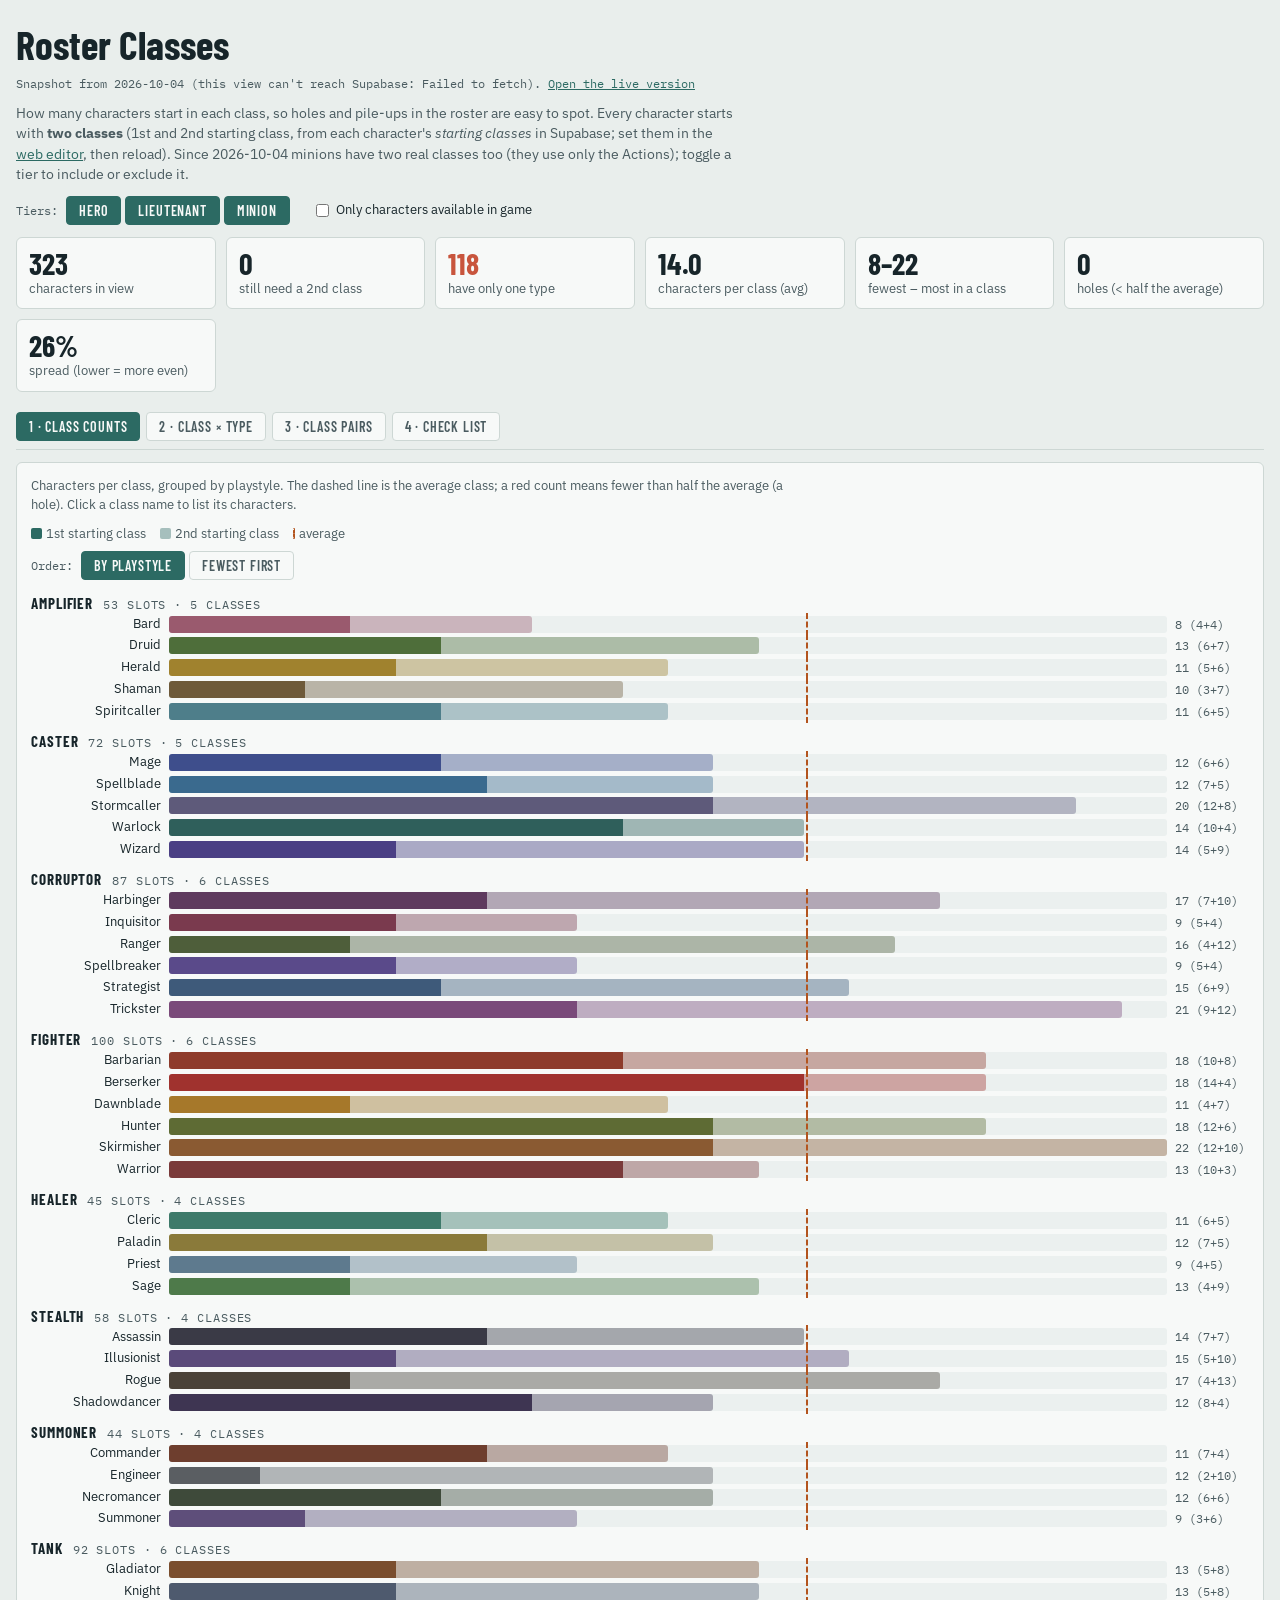
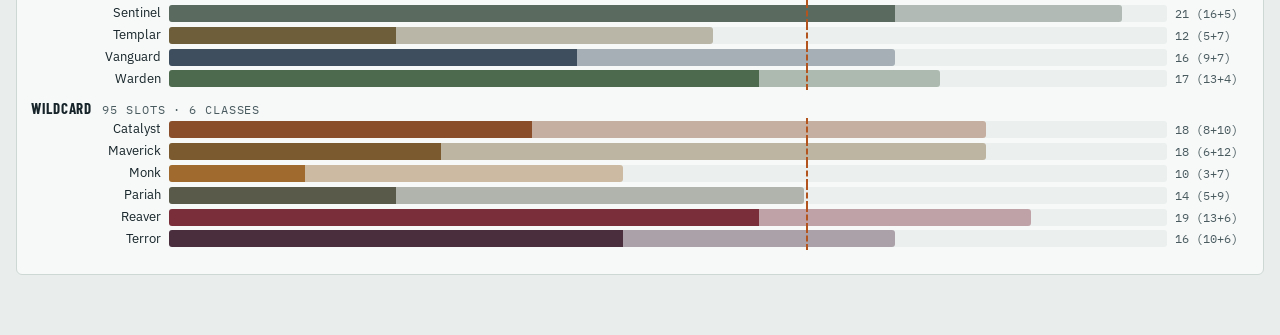
==== commit 7dffcc47: "Editor: Roster Classes includes minions" ====
--- a/roster.html
+++ b/roster.html
@@ -52,8 +52,8 @@
 </style></head><body><div class="wrap">
 <h1>Roster Classes</h1>
 <p class="stat" id="src">Loading…</p>
-<p class="lede">How many characters start in each class, so holes and pile-ups in the roster are easy to spot. Every character starts with <b>two classes</b> (1st and 2nd starting class, from each character's <i>starting classes</i> in Supabase; set them in the <a href="https://patrickdev3408.github.io/phalanx-editor/">web editor</a>, then reload). The Minion shell class is left out.</p>
-<div class="controls"><div class="seg" id="tiers"><span>Tiers:</span><button data-t="hero" aria-pressed="true">Hero</button><button data-t="lieutenant" aria-pressed="true">Lieutenant</button><button data-t="minion" aria-pressed="false">Minion</button></div>
+<p class="lede">How many characters start in each class, so holes and pile-ups in the roster are easy to spot. Every character starts with <b>two classes</b> (1st and 2nd starting class, from each character's <i>starting classes</i> in Supabase; set them in the <a href="https://patrickdev3408.github.io/phalanx-editor/">web editor</a>, then reload). Since 2026-10-04 minions have two real classes too (they use only the Actions); toggle a tier to include or exclude it.</p>
+<div class="controls"><div class="seg" id="tiers"><span>Tiers:</span><button data-t="hero" aria-pressed="true">Hero</button><button data-t="lieutenant" aria-pressed="true">Lieutenant</button><button data-t="minion" aria-pressed="true">Minion</button></div>
 <label class="cb"><input type="checkbox" id="kwonly"> Only characters available in game</label></div>
 <div class="kpis" id="kpis"></div>
 <div class="tabs" role="tablist"><button role="tab" data-v="bars" aria-selected="true">1 · Class counts</button><button role="tab" data-v="type" aria-selected="false">2 · Class × type</button><button role="tab" data-v="pairs" aria-selected="false">3 · Class pairs</button><button role="tab" data-v="list" aria-selected="false">4 · Check list</button></div>
@@ -79,7 +79,7 @@
 <table class="t"><thead><tr><th>ID</th><th>Character</th><th>Tier</th><th>Types</th><th>1st class</th><th>2nd class</th></tr></thead><tbody id="tl"></tbody></table></section>
 </div>
 <script>
-const SNAP={"stamp": "2026-10-03", "colors": {"types": {"Human": "#8C6A3F", "Horde": "#A34A36", "Arcane": "#6B4FA0", "Doom": "#9C4A66", "Celestial": "#B08A2E", "Tech": "#3F7F8C", "Elderfolk": "#56804E", "Beast": "#B5602A", "Earth": "#6F6450", "Sea": "#2F6E8E", "Sky": "#4E86B0"}, "classes": {"Mage": "#3E4E8C", "Warlock": "#2F5F5B", "Stormcaller": "#5E5A7A", "Wizard": "#4A3F84", "Spellblade": "#3A6A8E", "Barbarian": "#8E3B2B", "Berserker": "#A0322E", "Dawnblade": "#A6782A", "Hunter": "#5E6B34", "Skirmisher": "#8A5A32", "Warrior": "#7A3A3A", "Gladiator": "#7A4E2E", "Knight": "#4E5A6E", "Sentinel": "#5A6A5E", "Templar": "#6E5E3A", "Vanguard": "#3E4E5E", "Warden": "#4E6A4E", "Cleric": "#3E7A6A", "Paladin": "#8A7A3A", "Priest": "#5E7A8E", "Sage": "#4E7A4A", "Bard": "#9A5A6E", "Druid": "#4E6E3A", "Herald": "#A0822E", "Shaman": "#6E5A3A", "Spiritcaller": "#4E7E8A", "Harbinger": "#5E3A5E", "Inquisitor": "#7A3A4E", "Ranger": "#4E5E3A", "Spellbreaker": "#5A4A8A", "Strategist": "#3E5A7A", "Trickster": "#7A4A7A", "Assassin": "#3A3A46", "Illusionist": "#5A4A7A", "Rogue": "#4A4238", "Shadowdancer": "#3E3552", "Commander": "#6E3E2E", "Engineer": "#5A5E62", "Necromancer": "#3E4A3A", "Summoner": "#5E4E7A", "Catalyst": "#8A4E2A", "Maverick": "#7A5A2E", "Monk": "#A06A2E", "Pariah": "#5A5A4A", "Reaver": "#7A2E3A", "Terror": "#4A2E3E", "CASTER": "#3E4E8C", "FIGHTER": "#8E3B2B", "TANK": "#4E5A6E", "HEALER": "#3E7A6A", "AMPLIFIER": "#A0822E", "CORRUPTOR": "#5E3A5E", "STEALTH": "#3A3A46", "SUMMONER": "#5E4E7A", "WILDCARD": "#8A4E2A"}}, "chars": [{"id": "318", "name": "Brannock, Tavern Bouncer", "tier": "hero", "t1": "Human", "t2": "Horde", "kw": false, "cls": "Gladiator"}, {"id": "319", "name": "Cairn Troll", "tier": "hero", "t1": "Earth", "t2": "", "kw": false, "cls": "Warden"}, {"id": "320", "name": "Oakhand", "tier": "hero", "t1": "Elderfolk", "t2": "Earth", "kw": false, "cls": "Vanguard"}, {"id": "1", "name": "Skyrend", "tier": "hero", "t1": "Sky", "t2": "", "kw": true, "cls": "Stormcaller"}, {"id": "321", "name": "Thunderback", "tier": "hero", "t1": "Beast", "t2": "", "kw": false, "cls": "Barbarian"}, {"id": "322", "name": "Riveter", "tier": "hero", "t1": "Tech", "t2": "Human", "kw": false, "cls": "Warrior"}, {"id": "262", "name": "Skaldweaver", "tier": "lieutenant", "t1": "Human", "t2": "Arcane", "kw": false, "cls": "Bard"}, {"id": "323", "name": "Krell, Bilgeboss", "tier": "hero", "t1": "Sea", "t2": "Human", "kw": false, "cls": "Sentinel"}, {"id": "2", "name": "Leshy", "tier": "hero", "t1": "Earth", "t2": "Beast", "kw": true, "cls": "Vanguard"}, {"id": "324", "name": "Grave Beadle", "tier": "lieutenant", "t1": "Doom", "t2": "", "kw": false, "cls": "Berserker"}, {"id": "325", "name": "Club Goblin", "tier": "minion", "t1": "Horde", "t2": "", "kw": false, "cls": "Minion"}, {"id": "3", "name": "Nhaeva", "tier": "hero", "t1": "Doom", "t2": "Human", "kw": true, "cls": "Warlock"}, {"id": "32", "name": "Morvayne", "tier": "hero", "t1": "Celestial", "t2": "Doom", "kw": true, "cls": "Trickster"}, {"id": "38", "name": "Neferakh", "tier": "hero", "t1": "Celestial", "t2": "", "kw": true, "cls": "Spellbreaker"}, {"id": "71", "name": "Brenna Tidefire", "tier": "hero", "t1": "Celestial", "t2": "Arcane", "kw": true, "cls": "Stormcaller"}, {"id": "89", "name": "Malakar Ironstride", "tier": "hero", "t1": "Celestial", "t2": "Human", "kw": true, "cls": "Warrior"}, {"id": "116", "name": "Imra Calloway", "tier": "hero", "t1": "Tech", "t2": "Human", "kw": true, "cls": "Engineer"}, {"id": "4", "name": "Fafnir", "tier": "hero", "t1": "Sky", "t2": "Earth", "kw": true, "cls": "Monk"}, {"id": "219", "name": "Malik Asharen", "tier": "hero", "t1": "Celestial", "t2": "Human", "kw": true, "cls": "Summoner"}, {"id": "227", "name": "Soen Kagemaru", "tier": "hero", "t1": "Human", "t2": "Arcane", "kw": false, "cls": "Warrior"}, {"id": "9", "name": "Ashvault", "tier": "hero", "t1": "Earth", "t2": "", "kw": true, "cls": "Maverick"}, {"id": "10", "name": "World Anvil", "tier": "hero", "t1": "Earth", "t2": "Tech", "kw": true, "cls": "Sentinel"}, {"id": "5", "name": "Rianduil", "tier": "hero", "t1": "Elderfolk", "t2": "Doom", "kw": true, "cls": "Catalyst"}, {"id": "265", "name": "Ironcoil", "tier": "lieutenant", "t1": "Tech", "t2": "", "kw": false, "cls": "Engineer"}, {"id": "14", "name": "Thyrnn", "tier": "hero", "t1": "Sky", "t2": "Horde", "kw": true, "cls": "Reaver"}, {"id": "6", "name": "Aegis Automation", "tier": "hero", "t1": "Tech", "t2": "", "kw": true, "cls": "Knight"}, {"id": "25", "name": "Völundr", "tier": "hero", "t1": "Elderfolk", "t2": "Tech", "kw": true, "cls": "Paladin"}, {"id": "266", "name": "Korga", "tier": "lieutenant", "t1": "Horde", "t2": "Doom", "kw": false, "cls": "Skirmisher"}, {"id": "7", "name": "Pyraxis", "tier": "hero", "t1": "Sky", "t2": "", "kw": true, "cls": "Harbinger"}, {"id": "8", "name": "Ezren Hollowmark", "tier": "hero", "t1": "Tech", "t2": "Human", "kw": true, "cls": "Strategist"}, {"id": "12", "name": "Aurrek Stormcrown", "tier": "hero", "t1": "Celestial", "t2": "Arcane", "kw": true, "cls": "Commander"}, {"id": "13", "name": "Orionth", "tier": "hero", "t1": "Sky", "t2": "Celestial", "kw": true, "cls": "Wizard"}, {"id": "273", "name": "Emberguard", "tier": "lieutenant", "t1": "Tech", "t2": "", "kw": false, "cls": "Vanguard"}, {"id": "11", "name": "Grisk", "tier": "hero", "t1": "Beast", "t2": "Doom", "kw": true, "cls": "Ranger"}, {"id": "26", "name": "Titania", "tier": "hero", "t1": "Elderfolk", "t2": "Earth", "kw": true, "cls": "Druid"}, {"id": "29", "name": "Ao", "tier": "hero", "t1": "Sea", "t2": "", "kw": true, "cls": "Warden"}, {"id": "31", "name": "Ahriman", "tier": "hero", "t1": "Doom", "t2": "Celestial", "kw": true, "cls": "Trickster"}, {"id": "275", "name": "Sythe", "tier": "lieutenant", "t1": "Beast", "t2": "", "kw": false, "cls": "Assassin"}, {"id": "15", "name": "Caelan Brightwake", "tier": "hero", "t1": "Human", "t2": "Celestial", "kw": true, "cls": "Dawnblade"}, {"id": "35", "name": "Morrowdeep", "tier": "hero", "t1": "Sea", "t2": "Horde", "kw": true, "cls": "Herald"}, {"id": "33", "name": "Kallikantzaros", "tier": "hero", "t1": "Horde", "t2": "", "kw": true, "cls": "Skirmisher"}, {"id": "16", "name": "Gharuk Vargmaw", "tier": "hero", "t1": "Beast", "t2": "", "kw": true, "cls": "Barbarian"}, {"id": "36", "name": "Thalomere the Greenthrone", "tier": "hero", "t1": "Elderfolk", "t2": "Earth", "kw": true, "cls": "Commander"}, {"id": "37", "name": "Xo", "tier": "hero", "t1": "Horde", "t2": "Celestial", "kw": true, "cls": "Vanguard"}, {"id": "39", "name": "Valorien", "tier": "hero", "t1": "Celestial", "t2": "Human", "kw": true, "cls": "Templar"}, {"id": "41", "name": "Duke Rhazhul", "tier": "hero", "t1": "Beast", "t2": "Horde", "kw": true, "cls": "Hunter"}, {"id": "40", "name": "Thamir Gixx", "tier": "hero", "t1": "Arcane", "t2": "", "kw": true, "cls": "Shadowdancer"}, {"id": "44", "name": "Talos", "tier": "hero", "t1": "Tech", "t2": "Earth", "kw": true, "cls": "Sentinel"}, {"id": "46", "name": "Bigfoot", "tier": "hero", "t1": "Beast", "t2": "Horde", "kw": true, "cls": "Maverick"}, {"id": "64", "name": "Elder Star", "tier": "hero", "t1": "Celestial", "t2": "Arcane", "kw": true, "cls": "Mage"}, {"id": "260", "name": "Volk", "tier": "lieutenant", "t1": "Human", "t2": "Tech", "kw": false, "cls": "Hunter"}, {"id": "43", "name": "Ilvane", "tier": "hero", "t1": "Beast", "t2": "Human", "kw": true, "cls": "Illusionist"}, {"id": "76", "name": "Xythel", "tier": "hero", "t1": "Celestial", "t2": "Elderfolk", "kw": true, "cls": "Spellbreaker"}, {"id": "78", "name": "The Ettin", "tier": "hero", "t1": "Horde", "t2": "Beast", "kw": true, "cls": "Barbarian"}, {"id": "49", "name": "Sporecaller", "tier": "hero", "t1": "Earth", "t2": "", "kw": true, "cls": "Inquisitor"}, {"id": "17", "name": "Cyclops", "tier": "hero", "t1": "Horde", "t2": "Beast", "kw": true, "cls": "Catalyst"}, {"id": "77", "name": "Anansi", "tier": "hero", "t1": "Beast", "t2": "Human", "kw": true, "cls": "Trickster"}, {"id": "50", "name": "Boudica", "tier": "hero", "t1": "Human", "t2": "", "kw": true, "cls": "Reaver"}, {"id": "279", "name": "Borin", "tier": "lieutenant", "t1": "Elderfolk", "t2": "Tech", "kw": false, "cls": "Sentinel"}, {"id": "72", "name": "Trym", "tier": "hero", "t1": "Horde", "t2": "Earth", "kw": true, "cls": "Berserker"}, {"id": "51", "name": "Bugul Noz", "tier": "hero", "t1": "Horde", "t2": "Elderfolk", "kw": true, "cls": "Pariah"}, {"id": "18", "name": "Oruvai", "tier": "hero", "t1": "Celestial", "t2": "Sea", "kw": true, "cls": "Shaman"}, {"id": "19", "name": "Jotnar", "tier": "hero", "t1": "Earth", "t2": "Horde", "kw": true, "cls": "Vanguard"}, {"id": "53", "name": "Kaldrith", "tier": "hero", "t1": "Celestial", "t2": "Arcane", "kw": true, "cls": "Stormcaller"}, {"id": "312", "name": "Thunderbeak", "tier": "minion", "t1": "Sky", "t2": "", "kw": false, "cls": "Minion"}, {"id": "20", "name": "Eldmar Greyhunt", "tier": "hero", "t1": "Human", "t2": "Celestial", "kw": true, "cls": "Warrior"}, {"id": "54", "name": "The Crimson Oracle", "tier": "hero", "t1": "Doom", "t2": "Arcane", "kw": true, "cls": "Cleric"}, {"id": "21", "name": "Zhaol", "tier": "hero", "t1": "Doom", "t2": "Human", "kw": true, "cls": "Necromancer"}, {"id": "22", "name": "Blightroot Colossus", "tier": "hero", "t1": "Earth", "t2": "Doom", "kw": true, "cls": "Warden"}, {"id": "55", "name": "Neheru", "tier": "hero", "t1": "Human", "t2": "Celestial", "kw": true, "cls": "Priest"}, {"id": "23", "name": "Anunnaki", "tier": "hero", "t1": "Human", "t2": "Elderfolk", "kw": true, "cls": "Spiritcaller"}, {"id": "113", "name": "Hollow Horn Riders", "tier": "lieutenant", "t1": "Elderfolk", "t2": "Doom", "kw": true, "cls": "Skirmisher"}, {"id": "24", "name": "Ymir", "tier": "hero", "t1": "Horde", "t2": "Earth", "kw": true, "cls": "Templar"}, {"id": "56", "name": "Skarnaw", "tier": "hero", "t1": "Sea", "t2": "Horde", "kw": true, "cls": "Terror"}, {"id": "27", "name": "Kaedric Unbroken", "tier": "hero", "t1": "Human", "t2": "", "kw": true, "cls": "Vanguard"}, {"id": "28", "name": "Mawrot the Many", "tier": "hero", "t1": "Beast", "t2": "Human", "kw": true, "cls": "Terror"}, {"id": "30", "name": "Aelthyr", "tier": "hero", "t1": "Elderfolk", "t2": "Celestial", "kw": true, "cls": "Spellblade"}, {"id": "57", "name": "Ginnungagap", "tier": "hero", "t1": "Arcane", "t2": "", "kw": true, "cls": "Wizard"}, {"id": "79", "name": "Minotaur", "tier": "hero", "t1": "Beast", "t2": "Human", "kw": true, "cls": "Berserker"}, {"id": "263", "name": "Marshal Vienne", "tier": "lieutenant", "t1": "Human", "t2": "Tech", "kw": false, "cls": "Commander"}, {"id": "34", "name": "Silvan Veyl", "tier": "hero", "t1": "Celestial", "t2": "Arcane", "kw": true, "cls": "Trickster"}, {"id": "264", "name": "Morrow", "tier": "lieutenant", "t1": "Doom", "t2": "Arcane", "kw": false, "cls": "Warlock"}, {"id": "80", "name": "Oberon", "tier": "hero", "t1": "Elderfolk", "t2": "Earth", "kw": true, "cls": "Bard"}, {"id": "65", "name": "Gnarlfang", "tier": "hero", "t1": "Beast", "t2": "Horde", "kw": true, "cls": "Hunter"}, {"id": "81", "name": "Blightsteel", "tier": "hero", "t1": "Tech", "t2": "Doom", "kw": true, "cls": "Spellbreaker"}, {"id": "269", "name": "Vexcor", "tier": "lieutenant", "t1": "Doom", "t2": "Human", "kw": false, "cls": "Reaver"}, {"id": "84", "name": "ThereWolf", "tier": "hero", "t1": "Beast", "t2": "Elderfolk", "kw": true, "cls": "Monk"}, {"id": "87", "name": "Urg", "tier": "hero", "t1": "Horde", "t2": "", "kw": true, "cls": "Berserker"}, {"id": "91", "name": "Leviathan", "tier": "hero", "t1": "Sea", "t2": "", "kw": true, "cls": "Sentinel"}, {"id": "42", "name": "Thyrus", "tier": "hero", "t1": "Sky", "t2": "Sea", "kw": true, "cls": "Skirmisher"}, {"id": "92", "name": "Tumorbound Behemoth", "tier": "hero", "t1": "Beast", "t2": "Doom", "kw": true, "cls": "Terror"}, {"id": "93", "name": "Blight Hag", "tier": "hero", "t1": "Doom", "t2": "Horde", "kw": true, "cls": "Shaman"}, {"id": "45", "name": "Nisse", "tier": "hero", "t1": "Elderfolk", "t2": "Human", "kw": true, "cls": "Trickster"}, {"id": "270", "name": "Kress", "tier": "lieutenant", "t1": "Sky", "t2": "", "kw": false, "cls": "Skirmisher"}, {"id": "47", "name": "Amenhetu", "tier": "hero", "t1": "Celestial", "t2": "Beast", "kw": true, "cls": "Spiritcaller"}, {"id": "48", "name": "Sythra", "tier": "hero", "t1": "Beast", "t2": "Human", "kw": true, "cls": "Assassin"}, {"id": "86", "name": "The Clurichaun", "tier": "hero", "t1": "Elderfolk", "t2": "Arcane", "kw": true, "cls": "Bard"}, {"id": "94", "name": "Gorgor the Undying", "tier": "hero", "t1": "Horde", "t2": "Celestial", "kw": true, "cls": "Gladiator"}, {"id": "98", "name": "The Black Annis Spawn", "tier": "hero", "t1": "Doom", "t2": "Arcane", "kw": true, "cls": "Rogue"}, {"id": "52", "name": "Yeti", "tier": "hero", "t1": "Beast", "t2": "Earth", "kw": true, "cls": "Barbarian"}, {"id": "90", "name": "Morbryx", "tier": "hero", "t1": "Sky", "t2": "Doom", "kw": true, "cls": "Herald"}, {"id": "99", "name": "Jörmungandr", "tier": "hero", "t1": "Sea", "t2": "", "kw": true, "cls": "Catalyst"}, {"id": "100", "name": "The Splitmind Aberrant", "tier": "hero", "t1": "Human", "t2": "", "kw": true, "cls": "Pariah"}, {"id": "102", "name": "Mal the Blackthrone", "tier": "hero", "t1": "Elderfolk", "t2": "", "kw": true, "cls": "Skirmisher"}, {"id": "104", "name": "Arachne", "tier": "hero", "t1": "Beast", "t2": "Human", "kw": true, "cls": "Shadowdancer"}, {"id": "58", "name": "Thrennwhirl", "tier": "hero", "t1": "Tech", "t2": "Sea", "kw": true, "cls": "Terror"}, {"id": "97", "name": "Worghowl", "tier": "hero", "t1": "Human", "t2": "Beast", "kw": true, "cls": "Druid"}, {"id": "59", "name": "Agni", "tier": "hero", "t1": "Arcane", "t2": "", "kw": true, "cls": "Mage"}, {"id": "60", "name": "Ishara", "tier": "hero", "t1": "Beast", "t2": "Earth", "kw": true, "cls": "Reaver"}, {"id": "61", "name": "Nephilim", "tier": "hero", "t1": "Elderfolk", "t2": "Celestial", "kw": true, "cls": "Knight"}, {"id": "62", "name": "Grim Reaper", "tier": "hero", "t1": "Doom", "t2": "", "kw": true, "cls": "Necromancer"}, {"id": "63", "name": "Orefather", "tier": "hero", "t1": "Earth", "t2": "", "kw": true, "cls": "Commander"}, {"id": "111", "name": "Corrovane", "tier": "hero", "t1": "Elderfolk", "t2": "Doom", "kw": true, "cls": "Illusionist"}, {"id": "112", "name": "Zylar", "tier": "hero", "t1": "Sea", "t2": "Celestial", "kw": true, "cls": "Ranger"}, {"id": "66", "name": "Andvari", "tier": "hero", "t1": "Elderfolk", "t2": "", "kw": true, "cls": "Reaver"}, {"id": "67", "name": "Vorhast", "tier": "hero", "t1": "Celestial", "t2": "Tech", "kw": true, "cls": "Gladiator"}, {"id": "68", "name": "Noctyrr", "tier": "hero", "t1": "Sky", "t2": "Arcane", "kw": true, "cls": "Warlock"}, {"id": "69", "name": "Sun Tzu", "tier": "hero", "t1": "Human", "t2": "Arcane", "kw": true, "cls": "Strategist"}, {"id": "70", "name": "Zyrr", "tier": "hero", "t1": "Celestial", "t2": "Elderfolk", "kw": true, "cls": "Sage"}, {"id": "114", "name": "Plaguebearer", "tier": "lieutenant", "t1": "Earth", "t2": "", "kw": true, "cls": "Spellblade"}, {"id": "115", "name": "Kaliya", "tier": "lieutenant", "t1": "Beast", "t2": "Celestial", "kw": true, "cls": "Reaver"}, {"id": "73", "name": "Sir Aldous", "tier": "hero", "t1": "Human", "t2": "", "kw": true, "cls": "Knight"}, {"id": "74", "name": "Ithrael", "tier": "hero", "t1": "Elderfolk", "t2": "Celestial", "kw": true, "cls": "Spiritcaller"}, {"id": "75", "name": "Sekhtar", "tier": "hero", "t1": "Beast", "t2": "Celestial", "kw": true, "cls": "Priest"}, {"id": "117", "name": "Fairy Knight", "tier": "lieutenant", "t1": "Elderfolk", "t2": "Human", "kw": true, "cls": "Knight"}, {"id": "118", "name": "Griffin", "tier": "lieutenant", "t1": "Sky", "t2": "", "kw": true, "cls": "Hunter"}, {"id": "119", "name": "Golem", "tier": "lieutenant", "t1": "Earth", "t2": "Horde", "kw": true, "cls": "Sentinel"}, {"id": "120", "name": "Lugh", "tier": "hero", "t1": "Human", "t2": "", "kw": true, "cls": "Harbinger"}, {"id": "121", "name": "Season Queen", "tier": "lieutenant", "t1": "Elderfolk", "t2": "", "kw": true, "cls": "Druid"}, {"id": "122", "name": "Mummy", "tier": "lieutenant", "t1": "Doom", "t2": "", "kw": true, "cls": "Summoner"}, {"id": "82", "name": "Jabir ibn Hayyan", "tier": "hero", "t1": "Elderfolk", "t2": "Human", "kw": true, "cls": "Rogue"}, {"id": "83", "name": "Kappa", "tier": "hero", "t1": "Sea", "t2": "Human", "kw": true, "cls": "Inquisitor"}, {"id": "85", "name": "Kai", "tier": "hero", "t1": "Sky", "t2": "Tech", "kw": true, "cls": "Commander"}, {"id": "317", "name": "Battle Standard", "tier": "minion", "t1": "Earth", "t2": "Human", "kw": true, "cls": "Minion"}, {"id": "123", "name": "Grendel", "tier": "lieutenant", "t1": "Horde", "t2": "", "kw": true, "cls": "Berserker"}, {"id": "124", "name": "Glynndel the Gilt", "tier": "lieutenant", "t1": "Elderfolk", "t2": "Human", "kw": true, "cls": "Trickster"}, {"id": "88", "name": "Belial", "tier": "hero", "t1": "Doom", "t2": "", "kw": true, "cls": "Warlock"}, {"id": "125", "name": "Hippocampus", "tier": "lieutenant", "t1": "Sea", "t2": "", "kw": true, "cls": "Skirmisher"}, {"id": "126", "name": "Steel Rose", "tier": "hero", "t1": "Tech", "t2": "Human", "kw": true, "cls": "Sentinel"}, {"id": "127", "name": "Chimera", "tier": "lieutenant", "t1": "Beast", "t2": "", "kw": true, "cls": "Terror"}, {"id": "128", "name": "Typhon", "tier": "lieutenant", "t1": "Elderfolk", "t2": "Celestial", "kw": true, "cls": "Terror"}, {"id": "129", "name": "Exorcist", "tier": "lieutenant", "t1": "Human", "t2": "Arcane", "kw": true, "cls": "Inquisitor"}, {"id": "130", "name": "Redcap Lord", "tier": "lieutenant", "t1": "Horde", "t2": "Doom", "kw": true, "cls": "Trickster"}, {"id": "131", "name": "High Inquisitor", "tier": "lieutenant", "t1": "Celestial", "t2": "Doom", "kw": true, "cls": "Inquisitor"}, {"id": "132", "name": "Void-Eyed Psion", "tier": "lieutenant", "t1": "Arcane", "t2": "", "kw": true, "cls": "Wizard"}, {"id": "95", "name": "Ossian Greyhold", "tier": "hero", "t1": "Celestial", "t2": "Doom", "kw": true, "cls": "Spiritcaller"}, {"id": "96", "name": "Titanboa", "tier": "hero", "t1": "Beast", "t2": "", "kw": true, "cls": "Warden"}, {"id": "134", "name": "Yan Shi’s Automaton", "tier": "lieutenant", "t1": "Tech", "t2": "Human", "kw": true, "cls": "Sentinel"}, {"id": "135", "name": "Relic Bearer", "tier": "lieutenant", "t1": "Celestial", "t2": "Tech", "kw": true, "cls": "Paladin"}, {"id": "136", "name": "Revivus", "tier": "lieutenant", "t1": "Celestial", "t2": "", "kw": true, "cls": "Cleric"}, {"id": "137", "name": "Valkyrie", "tier": "lieutenant", "t1": "Human", "t2": "Celestial", "kw": true, "cls": "Herald"}, {"id": "143", "name": "Hobgoblin", "tier": "lieutenant", "t1": "Horde", "t2": "Tech", "kw": true, "cls": "Warrior"}, {"id": "305", "name": "Pebbling", "tier": "minion", "t1": "Earth", "t2": "", "kw": false, "cls": "Minion"}, {"id": "101", "name": "Rootfather", "tier": "hero", "t1": "Earth", "t2": "", "kw": true, "cls": "Paladin"}, {"id": "144", "name": "Siren", "tier": "lieutenant", "t1": "Sea", "t2": "Human", "kw": true, "cls": "Bard"}, {"id": "145", "name": "Basilisk", "tier": "lieutenant", "t1": "Beast", "t2": "", "kw": true, "cls": "Shadowdancer"}, {"id": "148", "name": "Ogre", "tier": "lieutenant", "t1": "Horde", "t2": "", "kw": true, "cls": "Barbarian"}, {"id": "103", "name": "Oannes", "tier": "hero", "t1": "Sea", "t2": "Arcane", "kw": true, "cls": "Shaman"}, {"id": "146", "name": "Manticore", "tier": "lieutenant", "t1": "Beast", "t2": "", "kw": true, "cls": "Hunter"}, {"id": "147", "name": "Ironjaw Captain", "tier": "lieutenant", "t1": "Horde", "t2": "", "kw": true, "cls": "Warrior"}, {"id": "149", "name": "Sphinx", "tier": "lieutenant", "t1": "Beast", "t2": "Human", "kw": true, "cls": "Strategist"}, {"id": "106", "name": "The Furnace Widow", "tier": "hero", "t1": "Tech", "t2": "Human", "kw": true, "cls": "Catalyst"}, {"id": "105", "name": "Vulcan", "tier": "hero", "t1": "Tech", "t2": "Celestial", "kw": true, "cls": "Spellblade"}, {"id": "107", "name": "Elmbark", "tier": "hero", "t1": "Earth", "t2": "", "kw": true, "cls": "Warden"}, {"id": "108", "name": "Lamiae", "tier": "hero", "t1": "Elderfolk", "t2": "Doom", "kw": true, "cls": "Necromancer"}, {"id": "109", "name": "Liard", "tier": "hero", "t1": "Beast", "t2": "Tech", "kw": true, "cls": "Templar"}, {"id": "110", "name": "Pelagor", "tier": "hero", "t1": "Sky", "t2": "Sea", "kw": true, "cls": "Inquisitor"}, {"id": "140", "name": "Grendel’s Mother", "tier": "lieutenant", "t1": "Horde", "t2": "Arcane", "kw": true, "cls": "Reaver"}, {"id": "214", "name": "Nullmote", "tier": "minion", "t1": "Arcane", "t2": "Doom", "kw": true, "cls": "Minion"}, {"id": "141", "name": "Cerebral Warden", "tier": "lieutenant", "t1": "Arcane", "t2": "Human", "kw": true, "cls": "Warden"}, {"id": "142", "name": "Pegasus", "tier": "lieutenant", "t1": "Sky", "t2": "", "kw": true, "cls": "Stormcaller"}, {"id": "150", "name": "Serket", "tier": "lieutenant", "t1": "Beast", "t2": "Celestial", "kw": true, "cls": "Priest"}, {"id": "151", "name": "Martyr", "tier": "lieutenant", "t1": "Celestial", "t2": "Doom", "kw": true, "cls": "Cleric"}, {"id": "152", "name": "Kraken", "tier": "hero", "t1": "Sea", "t2": "", "kw": true, "cls": "Terror"}, {"id": "153", "name": "Alchemist", "tier": "lieutenant", "t1": "Arcane", "t2": "Human", "kw": true, "cls": "Catalyst"}, {"id": "154", "name": "Wraith", "tier": "lieutenant", "t1": "Doom", "t2": "Arcane", "kw": true, "cls": "Shadowdancer"}, {"id": "155", "name": "Nu", "tier": "lieutenant", "t1": "Arcane", "t2": "Human", "kw": true, "cls": "Spiritcaller"}, {"id": "158", "name": "The Hemoforge Knight", "tier": "lieutenant", "t1": "Doom", "t2": "Tech", "kw": true, "cls": "Spellblade"}, {"id": "159", "name": "Glamour Witch", "tier": "lieutenant", "t1": "Elderfolk", "t2": "Arcane", "kw": true, "cls": "Illusionist"}, {"id": "160", "name": "Wadjet", "tier": "lieutenant", "t1": "Beast", "t2": "Celestial", "kw": true, "cls": "Templar"}, {"id": "161", "name": "Scarab", "tier": "lieutenant", "t1": "Beast", "t2": "", "kw": true, "cls": "Skirmisher"}, {"id": "162", "name": "Quetzalcoatl", "tier": "hero", "t1": "Sky", "t2": "Celestial", "kw": true, "cls": "Druid"}, {"id": "163", "name": "Hydraman", "tier": "hero", "t1": "Beast", "t2": "Horde", "kw": true, "cls": "Terror"}, {"id": "164", "name": "Pactbinder", "tier": "lieutenant", "t1": "Elderfolk", "t2": "Arcane", "kw": true, "cls": "Warlock"}, {"id": "165", "name": "Miasma Wraith", "tier": "minion", "t1": "Doom", "t2": "Arcane", "kw": true, "cls": "Minion"}, {"id": "166", "name": "Mob Enforcer", "tier": "minion", "t1": "Human", "t2": "Doom", "kw": true, "cls": "Minion"}, {"id": "167", "name": "Gremlin", "tier": "minion", "t1": "Horde", "t2": "Tech", "kw": true, "cls": "Minion"}, {"id": "168", "name": "Wight", "tier": "minion", "t1": "Doom", "t2": "Arcane", "kw": true, "cls": "Minion"}, {"id": "169", "name": "Skeleton Archer", "tier": "minion", "t1": "Doom", "t2": "", "kw": true, "cls": "Minion"}, {"id": "133", "name": "Skorpios", "tier": "lieutenant", "t1": "Beast", "t2": "Horde", "kw": true, "cls": "Druid"}, {"id": "170", "name": "Magi", "tier": "minion", "t1": "Arcane", "t2": "Human", "kw": true, "cls": "Minion"}, {"id": "171", "name": "Myrmidon", "tier": "minion", "t1": "Human", "t2": "", "kw": true, "cls": "Minion"}, {"id": "172", "name": "Grey", "tier": "minion", "t1": "Arcane", "t2": "", "kw": true, "cls": "Minion"}, {"id": "138", "name": "Pheonix", "tier": "lieutenant", "t1": "Sky", "t2": "Arcane", "kw": true, "cls": "Mage"}, {"id": "139", "name": "Paladin", "tier": "lieutenant", "t1": "Celestial", "t2": "Human", "kw": true, "cls": "Paladin"}, {"id": "173", "name": "Ghoul", "tier": "minion", "t1": "Doom", "t2": "", "kw": true, "cls": "Minion"}, {"id": "175", "name": "Bear", "tier": "minion", "t1": "Beast", "t2": "", "kw": true, "cls": "Minion"}, {"id": "176", "name": "Tzitzimime", "tier": "minion", "t1": "Doom", "t2": "Arcane", "kw": true, "cls": "Minion"}, {"id": "177", "name": "Terracotta Soldier", "tier": "minion", "t1": "Earth", "t2": "Human", "kw": true, "cls": "Minion"}, {"id": "178", "name": "Skeleton Warrior", "tier": "minion", "t1": "Doom", "t2": "Human", "kw": true, "cls": "Minion"}, {"id": "179", "name": "Imp", "tier": "minion", "t1": "Arcane", "t2": "Horde", "kw": true, "cls": "Minion"}, {"id": "180", "name": "Wolf", "tier": "minion", "t1": "Beast", "t2": "", "kw": true, "cls": "Minion"}, {"id": "181", "name": "Harpy", "tier": "minion", "t1": "Sky", "t2": "Human", "kw": true, "cls": "Minion"}, {"id": "182", "name": "Ghost", "tier": "minion", "t1": "Doom", "t2": "Arcane", "kw": true, "cls": "Minion"}, {"id": "183", "name": "Lion", "tier": "minion", "t1": "Beast", "t2": "", "kw": true, "cls": "Minion"}, {"id": "184", "name": "Human Priest", "tier": "minion", "t1": "Celestial", "t2": "Human", "kw": true, "cls": "Minion"}, {"id": "185", "name": "Anaconda", "tier": "minion", "t1": "Beast", "t2": "", "kw": true, "cls": "Minion"}, {"id": "186", "name": "Centaur", "tier": "minion", "t1": "Beast", "t2": "Human", "kw": true, "cls": "Minion"}, {"id": "187", "name": "Lich", "tier": "minion", "t1": "Arcane", "t2": "", "kw": true, "cls": "Minion"}, {"id": "188", "name": "Zombie", "tier": "minion", "t1": "Doom", "t2": "", "kw": true, "cls": "Minion"}, {"id": "189", "name": "Mini Mummy", "tier": "minion", "t1": "Doom", "t2": "Human", "kw": true, "cls": "Minion"}, {"id": "156", "name": "Spinewarp Brute", "tier": "lieutenant", "t1": "Beast", "t2": "", "kw": true, "cls": "Barbarian"}, {"id": "157", "name": "Rotshambler", "tier": "lieutenant", "t1": "Earth", "t2": "", "kw": true, "cls": "Warden"}, {"id": "190", "name": "Gargoyle", "tier": "minion", "t1": "Sky", "t2": "", "kw": true, "cls": "Minion"}, {"id": "191", "name": "Will-o-the-Wisp", "tier": "minion", "t1": "Arcane", "t2": "", "kw": true, "cls": "Minion"}, {"id": "192", "name": "Changeling", "tier": "minion", "t1": "Elderfolk", "t2": "Arcane", "kw": true, "cls": "Minion"}, {"id": "193", "name": "Spider", "tier": "minion", "t1": "Beast", "t2": "", "kw": true, "cls": "Minion"}, {"id": "194", "name": "Hippogriff", "tier": "minion", "t1": "Sky", "t2": "", "kw": true, "cls": "Minion"}, {"id": "195", "name": "Redcap", "tier": "minion", "t1": "Horde", "t2": "Doom", "kw": true, "cls": "Minion"}, {"id": "196", "name": "Spirit", "tier": "minion", "t1": "Doom", "t2": "Arcane", "kw": true, "cls": "Minion"}, {"id": "197", "name": "Cheetah", "tier": "minion", "t1": "Beast", "t2": "", "kw": true, "cls": "Minion"}, {"id": "198", "name": "Draugr", "tier": "minion", "t1": "Doom", "t2": "", "kw": true, "cls": "Minion"}, {"id": "199", "name": "Carrion Beast", "tier": "minion", "t1": "Beast", "t2": "", "kw": true, "cls": "Minion"}, {"id": "200", "name": "Revenant", "tier": "minion", "t1": "Doom", "t2": "", "kw": true, "cls": "Minion"}, {"id": "204", "name": "Broodgrub", "tier": "minion", "t1": "Beast", "t2": "", "kw": true, "cls": "Minion"}, {"id": "205", "name": "Duskbow", "tier": "minion", "t1": "Elderfolk", "t2": "Arcane", "kw": true, "cls": "Minion"}, {"id": "206", "name": "Bloodmite", "tier": "minion", "t1": "Doom", "t2": "", "kw": true, "cls": "Minion"}, {"id": "207", "name": "Tideskipper", "tier": "minion", "t1": "Sea", "t2": "", "kw": true, "cls": "Minion"}, {"id": "208", "name": "Impling", "tier": "minion", "t1": "Doom", "t2": "", "kw": true, "cls": "Minion"}, {"id": "202", "name": "Thornmaw", "tier": "hero", "t1": "Beast", "t2": "Earth", "kw": true, "cls": "Summoner"}, {"id": "174", "name": "Kobolds", "tier": "minion", "t1": "Earth", "t2": "", "kw": true, "cls": "Minion"}, {"id": "209", "name": "Emberwyrm", "tier": "minion", "t1": "Sky", "t2": "Earth", "kw": true, "cls": "Minion"}, {"id": "210", "name": "Irondelve", "tier": "minion", "t1": "Elderfolk", "t2": "", "kw": true, "cls": "Minion"}, {"id": "211", "name": "Glimmer", "tier": "minion", "t1": "Arcane", "t2": "", "kw": true, "cls": "Minion"}, {"id": "212", "name": "Shardling", "tier": "minion", "t1": "Earth", "t2": "", "kw": true, "cls": "Minion"}, {"id": "213", "name": "Sparkcog", "tier": "minion", "t1": "Tech", "t2": "Human", "kw": true, "cls": "Minion"}, {"id": "215", "name": "Mnemorath", "tier": "hero", "t1": "Sky", "t2": "Arcane", "kw": true, "cls": "Sage"}, {"id": "216", "name": "Dawnrot", "tier": "hero", "t1": "Doom", "t2": "Earth", "kw": true, "cls": "Dawnblade"}, {"id": "217", "name": "Aethero", "tier": "hero", "t1": "Celestial", "t2": "", "kw": true, "cls": "Cleric"}, {"id": "218", "name": "Jinx", "tier": "hero", "t1": "Arcane", "t2": "Horde", "kw": true, "cls": "Assassin"}, {"id": "220", "name": "Riven", "tier": "hero", "t1": "Arcane", "t2": "Doom", "kw": true, "cls": "Mage"}, {"id": "221", "name": "Gorrath", "tier": "hero", "t1": "Human", "t2": "Beast", "kw": true, "cls": "Spellblade"}, {"id": "222", "name": "Tarruk", "tier": "hero", "t1": "Earth", "t2": "Beast", "kw": true, "cls": "Paladin"}, {"id": "223", "name": "Arc Laser Turret", "tier": "minion", "t1": "Tech", "t2": "", "kw": false, "cls": "Minion"}, {"id": "224", "name": "Repeater Turret", "tier": "minion", "t1": "Tech", "t2": "", "kw": false, "cls": "Minion"}, {"id": "225", "name": "Mend-Bot Drone", "tier": "minion", "t1": "Tech", "t2": "Celestial", "kw": false, "cls": "Minion"}, {"id": "226", "name": "Joan of Arc", "tier": "hero", "t1": "Human", "t2": "", "kw": false, "cls": "Paladin"}, {"id": "201", "name": "Hell Hound", "tier": "minion", "t1": "Beast", "t2": "Doom", "kw": true, "cls": "Minion"}, {"id": "203", "name": "Thornsprout", "tier": "minion", "t1": "Earth", "t2": "", "kw": true, "cls": "Minion"}, {"id": "228", "name": "Sylvaen the Thornclad", "tier": "hero", "t1": "Elderfolk", "t2": "Earth", "kw": false, "cls": "Druid"}, {"id": "229", "name": "Vael Mourncant", "tier": "hero", "t1": "Arcane", "t2": "Doom", "kw": false, "cls": "Warlock"}, {"id": "230", "name": "Cinderhusk", "tier": "hero", "t1": "Earth", "t2": "", "kw": false, "cls": "Berserker"}, {"id": "231", "name": "Gloomtangle", "tier": "hero", "t1": "Earth", "t2": "Doom", "kw": false, "cls": "Necromancer"}, {"id": "232", "name": "Rustfang", "tier": "minion", "t1": "Beast", "t2": "Tech", "kw": false, "cls": "Minion"}, {"id": "233", "name": "Aureth Dawnblade", "tier": "hero", "t1": "Human", "t2": "Celestial", "kw": false, "cls": "Dawnblade"}, {"id": "234", "name": "Vornhild the Stormcrowned", "tier": "hero", "t1": "Human", "t2": "Arcane", "kw": false, "cls": "Berserker"}, {"id": "236", "name": "Ravngar", "tier": "hero", "t1": "Human", "t2": "Doom", "kw": false, "cls": "Warrior"}, {"id": "237", "name": "Seraphine", "tier": "hero", "t1": "Celestial", "t2": "", "kw": false, "cls": "Harbinger"}, {"id": "240", "name": "Bjornketil Wolfsbane", "tier": "hero", "t1": "Human", "t2": "", "kw": false, "cls": "Hunter"}, {"id": "241", "name": "Morwenna", "tier": "hero", "t1": "Sea", "t2": "Arcane", "kw": false, "cls": "Stormcaller"}, {"id": "242", "name": "Galen", "tier": "hero", "t1": "Human", "t2": "Earth", "kw": false, "cls": "Ranger"}, {"id": "244", "name": "Drevan", "tier": "hero", "t1": "Arcane", "t2": "Tech", "kw": false, "cls": "Warlock"}, {"id": "245", "name": "Hisako", "tier": "hero", "t1": "Human", "t2": "Arcane", "kw": false, "cls": "Spellblade"}, {"id": "247", "name": "Nyx", "tier": "hero", "t1": "Arcane", "t2": "Human", "kw": false, "cls": "Assassin"}, {"id": "248", "name": "Thandros Goldmane", "tier": "hero", "t1": "Beast", "t2": "Elderfolk", "kw": false, "cls": "Commander"}, {"id": "249", "name": "Isolde", "tier": "hero", "t1": "Tech", "t2": "", "kw": false, "cls": "Knight"}, {"id": "250", "name": "Veyric Ashwalker", "tier": "hero", "t1": "Human", "t2": "Doom", "kw": false, "cls": "Harbinger"}, {"id": "251", "name": "Solenne", "tier": "hero", "t1": "Human", "t2": "Arcane", "kw": false, "cls": "Paladin"}, {"id": "252", "name": "Garruk Stoneheart", "tier": "hero", "t1": "Earth", "t2": "Horde", "kw": false, "cls": "Sentinel"}, {"id": "253", "name": "Anya", "tier": "hero", "t1": "Human", "t2": "", "kw": false, "cls": "Hunter"}, {"id": "254", "name": "Emrys", "tier": "hero", "t1": "Arcane", "t2": "Human", "kw": false, "cls": "Sage"}, {"id": "255", "name": "Zephyrine", "tier": "hero", "t1": "Sky", "t2": "Elderfolk", "kw": false, "cls": "Skirmisher"}, {"id": "256", "name": "Korrath Bloodmoon", "tier": "hero", "t1": "Horde", "t2": "Doom", "kw": false, "cls": "Reaver"}, {"id": "258", "name": "Holfast", "tier": "lieutenant", "t1": "Human", "t2": "Tech", "kw": false, "cls": "Warden"}, {"id": "259", "name": "Drenna", "tier": "lieutenant", "t1": "Horde", "t2": "Doom", "kw": false, "cls": "Reaver"}, {"id": "261", "name": "The Bronze Lictor", "tier": "lieutenant", "t1": "Tech", "t2": "", "kw": false, "cls": "Sentinel"}, {"id": "267", "name": "Sister Calden", "tier": "lieutenant", "t1": "Celestial", "t2": "Human", "kw": false, "cls": "Cleric"}, {"id": "268", "name": "The Pale Marshal", "tier": "lieutenant", "t1": "Doom", "t2": "Human", "kw": false, "cls": "Commander"}, {"id": "271", "name": "Quartermaster Brigg", "tier": "lieutenant", "t1": "Human", "t2": "Tech", "kw": false, "cls": "Strategist"}, {"id": "277", "name": "Mort", "tier": "lieutenant", "t1": "Doom", "t2": "Arcane", "kw": false, "cls": "Necromancer"}, {"id": "278", "name": "Houndmaster Drael", "tier": "lieutenant", "t1": "Human", "t2": "", "kw": false, "cls": "Hunter"}, {"id": "280", "name": "The Crimson Adjutant", "tier": "lieutenant", "t1": "Doom", "t2": "", "kw": false, "cls": "Warlock"}, {"id": "235", "name": "Kaelith", "tier": "hero", "t1": "Human", "t2": "Arcane", "kw": false, "cls": "Spellblade"}, {"id": "257", "name": "Liora Starweave", "tier": "hero", "t1": "Arcane", "t2": "Elderfolk", "kw": false, "cls": "Spiritcaller"}, {"id": "281", "name": "Spellbreaker", "tier": "lieutenant", "t1": "Tech", "t2": "Arcane", "kw": false, "cls": "Spellbreaker"}, {"id": "238", "name": "Ahuitzol the Rainbringer", "tier": "hero", "t1": "Arcane", "t2": "Horde", "kw": false, "cls": "Stormcaller"}, {"id": "239", "name": "Sundara", "tier": "hero", "t1": "Elderfolk", "t2": "Human", "kw": false, "cls": "Dawnblade"}, {"id": "282", "name": "Warden-Captain Osric", "tier": "lieutenant", "t1": "Human", "t2": "Tech", "kw": false, "cls": "Warden"}, {"id": "272", "name": "Frostward", "tier": "lieutenant", "t1": "Tech", "t2": "", "kw": false, "cls": "Sentinel"}, {"id": "283", "name": "Scrapskitter", "tier": "minion", "t1": "Tech", "t2": "", "kw": false, "cls": "Minion"}, {"id": "284", "name": "Cindersprite", "tier": "minion", "t1": "Earth", "t2": "Arcane", "kw": false, "cls": "Minion"}, {"id": "285", "name": "Boglurcher", "tier": "minion", "t1": "Sea", "t2": "", "kw": false, "cls": "Minion"}, {"id": "286", "name": "Rustcrawler", "tier": "minion", "t1": "Tech", "t2": "", "kw": false, "cls": "Minion"}, {"id": "243", "name": "Xanthe", "tier": "hero", "t1": "Arcane", "t2": "Human", "kw": false, "cls": "Shadowdancer"}, {"id": "287", "name": "Bonepicker", "tier": "minion", "t1": "Elderfolk", "t2": "Horde", "kw": false, "cls": "Minion"}, {"id": "288", "name": "Sporeling", "tier": "minion", "t1": "Earth", "t2": "", "kw": false, "cls": "Minion"}, {"id": "289", "name": "Gloomwisp", "tier": "minion", "t1": "Arcane", "t2": "Doom", "kw": false, "cls": "Minion"}, {"id": "246", "name": "Caelum", "tier": "hero", "t1": "Human", "t2": "Tech", "kw": false, "cls": "Maverick"}, {"id": "274", "name": "The Gilded Enforcer", "tier": "lieutenant", "t1": "Tech", "t2": "", "kw": false, "cls": "Warden"}, {"id": "290", "name": "Tunnelgrub", "tier": "minion", "t1": "Beast", "t2": "", "kw": false, "cls": "Minion"}, {"id": "291", "name": "Shockbeetle", "tier": "minion", "t1": "Tech", "t2": "", "kw": false, "cls": "Minion"}, {"id": "292", "name": "Tarshambler", "tier": "minion", "t1": "Doom", "t2": "", "kw": false, "cls": "Minion"}, {"id": "293", "name": "Needleflit", "tier": "minion", "t1": "Beast", "t2": "", "kw": false, "cls": "Minion"}, {"id": "294", "name": "Embermote", "tier": "minion", "t1": "Earth", "t2": "Arcane", "kw": false, "cls": "Minion"}, {"id": "297", "name": "Splinterdrone", "tier": "minion", "t1": "Tech", "t2": "", "kw": false, "cls": "Minion"}, {"id": "298", "name": "Ashfang", "tier": "minion", "t1": "Beast", "t2": "", "kw": false, "cls": "Minion"}, {"id": "276", "name": "Stormrank", "tier": "lieutenant", "t1": "Tech", "t2": "", "kw": false, "cls": "Stormcaller"}, {"id": "299", "name": "Graverat", "tier": "minion", "t1": "Doom", "t2": "", "kw": false, "cls": "Minion"}, {"id": "300", "name": "Sludgespit", "tier": "minion", "t1": "Doom", "t2": "", "kw": false, "cls": "Minion"}, {"id": "301", "name": "Clockwork Sentry", "tier": "minion", "t1": "Tech", "t2": "", "kw": false, "cls": "Minion"}, {"id": "302", "name": "Fungal Crawler", "tier": "minion", "t1": "Earth", "t2": "", "kw": false, "cls": "Minion"}, {"id": "303", "name": "Sparkwisp", "tier": "minion", "t1": "Arcane", "t2": "Tech", "kw": false, "cls": "Minion"}, {"id": "304", "name": "Thornsnap", "tier": "minion", "t1": "Earth", "t2": "", "kw": false, "cls": "Minion"}, {"id": "306", "name": "Carrionflit", "tier": "minion", "t1": "Beast", "t2": "", "kw": false, "cls": "Minion"}, {"id": "307", "name": "Brinesnap", "tier": "minion", "t1": "Sea", "t2": "Beast", "kw": false, "cls": "Minion"}, {"id": "308", "name": "Gloomeel", "tier": "minion", "t1": "Sea", "t2": "Arcane", "kw": false, "cls": "Minion"}, {"id": "309", "name": "Reefspawn", "tier": "minion", "t1": "Sea", "t2": "Beast", "kw": false, "cls": "Minion"}, {"id": "295", "name": "Huskcrawler", "tier": "minion", "t1": "Doom", "t2": "", "kw": false, "cls": "Minion"}, {"id": "296", "name": "Mirehopper", "tier": "minion", "t1": "Sea", "t2": "", "kw": false, "cls": "Minion"}, {"id": "310", "name": "Sharkling", "tier": "minion", "t1": "Sea", "t2": "", "kw": false, "cls": "Minion"}, {"id": "311", "name": "Storm Wisp", "tier": "minion", "t1": "Sky", "t2": "Arcane", "kw": false, "cls": "Minion"}, {"id": "313", "name": "Cloud Imp", "tier": "minion", "t1": "Sky", "t2": "", "kw": false, "cls": "Minion"}, {"id": "314", "name": "Corvino", "tier": "hero", "t1": "Human", "t2": "Doom", "kw": true, "cls": "Herald"}], "prog": [{"id": "103", "starting_classes": ["Shaman"]}, {"id": "11", "starting_classes": ["Ranger"]}, {"id": "110", "starting_classes": ["Inquisitor"]}, {"id": "111", "starting_classes": ["Illusionist"]}, {"id": "112", "starting_classes": ["Ranger"]}, {"id": "113", "starting_classes": ["Skirmisher"]}, {"id": "116", "starting_classes": ["Engineer"]}, {"id": "12", "starting_classes": ["Commander"]}, {"id": "126", "starting_classes": ["Sentinel"]}, {"id": "13", "starting_classes": ["Wizard"]}, {"id": "14", "starting_classes": ["Reaver"]}, {"id": "15", "starting_classes": ["Dawnblade"]}, {"id": "16", "starting_classes": ["Barbarian"]}, {"id": "163", "starting_classes": ["Terror"]}, {"id": "17", "starting_classes": ["Catalyst"]}, {"id": "18", "starting_classes": ["Shaman"]}, {"id": "19", "starting_classes": ["Vanguard"]}, {"id": "101", "starting_classes": ["Paladin"]}, {"id": "102", "starting_classes": ["Skirmisher"]}, {"id": "109", "starting_classes": ["Templar"]}, {"id": "2", "starting_classes": ["Vanguard"]}, {"id": "20", "starting_classes": ["Warrior"]}, {"id": "21", "starting_classes": ["Necromancer"]}, {"id": "215", "starting_classes": ["Sage"]}, {"id": "216", "starting_classes": ["Dawnblade"]}, {"id": "217", "starting_classes": ["Cleric"]}, {"id": "218", "starting_classes": ["Assassin"]}, {"id": "22", "starting_classes": ["Warden"]}, {"id": "220", "starting_classes": ["Mage"]}, {"id": "221", "starting_classes": ["Spellblade"]}, {"id": "222", "starting_classes": ["Paladin"]}, {"id": "23", "starting_classes": ["Spiritcaller"]}, {"id": "24", "starting_classes": ["Templar"]}, {"id": "26", "starting_classes": ["Druid"]}, {"id": "27", "starting_classes": ["Vanguard"]}, {"id": "29", "starting_classes": ["Warden"]}, {"id": "219", "starting_classes": ["Summoner"]}, {"id": "3", "starting_classes": ["Warlock"]}, {"id": "30", "starting_classes": ["Spellblade"]}, {"id": "31", "starting_classes": ["Shadowdancer"]}, {"id": "32", "starting_classes": ["Trickster"]}, {"id": "33", "starting_classes": ["Skirmisher"]}, {"id": "34", "starting_classes": ["Trickster"]}, {"id": "35", "starting_classes": ["Herald"]}, {"id": "36", "starting_classes": ["Commander"]}, {"id": "37", "starting_classes": ["Vanguard"]}, {"id": "38", "starting_classes": ["Spellbreaker"]}, {"id": "39", "starting_classes": ["Templar"]}, {"id": "4", "starting_classes": ["Monk"]}, {"id": "40", "starting_classes": ["Shadowdancer"]}, {"id": "41", "starting_classes": ["Hunter"]}, {"id": "42", "starting_classes": ["Skirmisher"]}, {"id": "43", "starting_classes": ["Illusionist"]}, {"id": "44", "starting_classes": ["Sentinel"]}, {"id": "45", "starting_classes": ["Trickster"]}, {"id": "47", "starting_classes": ["Spiritcaller"]}, {"id": "51", "starting_classes": ["Pariah"]}, {"id": "105", "starting_classes": ["Spellblade"]}, {"id": "106", "starting_classes": ["Catalyst"]}, {"id": "107", "starting_classes": ["Warden"]}, {"id": "108", "starting_classes": ["Necromancer"]}, {"id": "52", "starting_classes": ["Barbarian"]}, {"id": "53", "starting_classes": ["Stormcaller"]}, {"id": "54", "starting_classes": ["Cleric"]}, {"id": "55", "starting_classes": ["Priest"]}, {"id": "56", "starting_classes": ["Terror"]}, {"id": "57", "starting_classes": ["Wizard"]}, {"id": "58", "starting_classes": ["Terror"]}, {"id": "6", "starting_classes": ["Knight"]}, {"id": "61", "starting_classes": ["Knight"]}, {"id": "100", "starting_classes": ["Pariah"]}, {"id": "59", "starting_classes": ["Mage"]}, {"id": "60", "starting_classes": ["Reaver"]}, {"id": "62", "starting_classes": ["Necromancer"]}, {"id": "63", "starting_classes": ["Commander"]}, {"id": "67", "starting_classes": ["Gladiator"]}, {"id": "69", "starting_classes": ["Strategist"]}, {"id": "7", "starting_classes": ["Harbinger"]}, {"id": "70", "starting_classes": ["Sage"]}, {"id": "71", "starting_classes": ["Stormcaller"]}, {"id": "72", "starting_classes": ["Berserker"]}, {"id": "73", "starting_classes": ["Knight"]}, {"id": "74", "starting_classes": ["Spiritcaller"]}, {"id": "75", "starting_classes": ["Priest"]}, {"id": "76", "starting_classes": ["Spellbreaker"]}, {"id": "104", "starting_classes": ["Shadowdancer"]}, {"id": "68", "starting_classes": ["Warlock"]}, {"id": "77", "starting_classes": ["Trickster"]}, {"id": "78", "starting_classes": ["Barbarian"]}, {"id": "79", "starting_classes": ["Berserker"]}, {"id": "87", "starting_classes": ["Berserker"]}, {"id": "88", "starting_classes": ["Warlock"]}, {"id": "89", "starting_classes": ["Warrior"]}, {"id": "9", "starting_classes": ["Maverick"]}, {"id": "90", "starting_classes": ["Herald"]}, {"id": "91", "starting_classes": ["Sentinel"]}, {"id": "92", "starting_classes": ["Terror"]}, {"id": "94", "starting_classes": ["Gladiator"]}, {"id": "95", "starting_classes": ["Spiritcaller"]}, {"id": "96", "starting_classes": ["Warden"]}, {"id": "97", "starting_classes": ["Druid"]}, {"id": "1", "starting_classes": ["Stormcaller"]}, {"id": "10", "starting_classes": ["Sentinel"]}, {"id": "120", "starting_classes": ["Harbinger"]}, {"id": "162", "starting_classes": ["Druid"]}, {"id": "25", "starting_classes": ["Paladin"]}, {"id": "28", "starting_classes": ["Terror"]}, {"id": "46", "starting_classes": ["Maverick"]}, {"id": "48", "starting_classes": ["Assassin"]}, {"id": "49", "starting_classes": ["Inquisitor"]}, {"id": "5", "starting_classes": ["Catalyst"]}, {"id": "50", "starting_classes": ["Reaver"]}, {"id": "64", "starting_classes": ["Mage"]}, {"id": "65", "starting_classes": ["Hunter"]}, {"id": "66", "starting_classes": ["Reaver"]}, {"id": "8", "starting_classes": ["Strategist"]}, {"id": "93", "starting_classes": ["Shaman"]}, {"id": "80", "starting_classes": ["Bard"]}, {"id": "81", "starting_classes": ["Spellbreaker"]}, {"id": "82", "starting_classes": ["Rogue"]}, {"id": "83", "starting_classes": ["Inquisitor"]}, {"id": "84", "starting_classes": ["Monk"]}, {"id": "85", "starting_classes": ["Commander"]}, {"id": "86", "starting_classes": ["Bard"]}, {"id": "98", "starting_classes": ["Rogue"]}, {"id": "99", "starting_classes": ["Catalyst"]}, {"id": "152", "starting_classes": ["Terror"]}, {"id": "202", "starting_classes": ["Summoner"]}, {"id": "303", "starting_classes": ["Minion"]}, {"id": "223", "starting_classes": ["Minion"]}, {"id": "232", "starting_classes": ["Minion"]}, {"id": "304", "starting_classes": ["Minion"]}, {"id": "227", "starting_classes": ["Warrior"]}, {"id": "228", "starting_classes": ["Druid"]}, {"id": "229", "starting_classes": ["Warlock"]}, {"id": "210", "starting_classes": ["Minion"]}, {"id": "211", "starting_classes": ["Minion"]}, {"id": "230", "starting_classes": ["Berserker"]}, {"id": "231", "starting_classes": ["Necromancer"]}, {"id": "224", "starting_classes": ["Minion"]}, {"id": "317", "starting_classes": ["Minion"]}, {"id": "225", "starting_classes": ["Minion"]}, {"id": "226", "starting_classes": ["Paladin"]}, {"id": "233", "starting_classes": ["Dawnblade"]}, {"id": "234", "starting_classes": ["Berserker"]}, {"id": "235", "starting_classes": ["Spellblade"]}, {"id": "236", "starting_classes": ["Warrior"]}, {"id": "237", "starting_classes": ["Harbinger"]}, {"id": "238", "starting_classes": ["Stormcaller"]}, {"id": "239", "starting_classes": ["Dawnblade"]}, {"id": "240", "starting_classes": ["Hunter"]}, {"id": "241", "starting_classes": ["Stormcaller"]}, {"id": "242", "starting_classes": ["Ranger"]}, {"id": "243", "starting_classes": ["Shadowdancer"]}, {"id": "244", "starting_classes": ["Warlock"]}, {"id": "245", "starting_classes": ["Spellblade"]}, {"id": "246", "starting_classes": ["Maverick"]}, {"id": "247", "starting_classes": ["Assassin"]}, {"id": "248", "starting_classes": ["Commander"]}, {"id": "249", "starting_classes": ["Knight"]}, {"id": "250", "starting_classes": ["Harbinger"]}, {"id": "251", "starting_classes": ["Paladin"]}, {"id": "252", "starting_classes": ["Sentinel"]}, {"id": "253", "starting_classes": ["Hunter"]}, {"id": "254", "starting_classes": ["Sage"]}, {"id": "255", "starting_classes": ["Skirmisher"]}, {"id": "256", "starting_classes": ["Reaver"]}, {"id": "257", "starting_classes": ["Spiritcaller"]}, {"id": "258", "starting_classes": ["Warden"]}, {"id": "259", "starting_classes": ["Reaver"]}, {"id": "260", "starting_classes": ["Hunter"]}, {"id": "261", "starting_classes": ["Sentinel"]}, {"id": "262", "starting_classes": ["Bard"]}, {"id": "263", "starting_classes": ["Commander"]}, {"id": "264", "starting_classes": ["Warlock"]}, {"id": "265", "starting_classes": ["Engineer"]}, {"id": "266", "starting_classes": ["Skirmisher"]}, {"id": "267", "starting_classes": ["Cleric"]}, {"id": "268", "starting_classes": ["Commander"]}, {"id": "269", "starting_classes": ["Reaver"]}, {"id": "270", "starting_classes": ["Skirmisher"]}, {"id": "271", "starting_classes": ["Strategist"]}, {"id": "272", "starting_classes": ["Sentinel"]}, {"id": "273", "starting_classes": ["Vanguard"]}, {"id": "274", "starting_classes": ["Warden"]}, {"id": "275", "starting_classes": ["Assassin"]}, {"id": "276", "starting_classes": ["Stormcaller"]}, {"id": "277", "starting_classes": ["Necromancer"]}, {"id": "278", "starting_classes": ["Hunter"]}, {"id": "279", "starting_classes": ["Sentinel"]}, {"id": "280", "starting_classes": ["Warlock"]}, {"id": "281", "starting_classes": ["Spellbreaker"]}, {"id": "282", "starting_classes": ["Warden"]}, {"id": "283", "starting_classes": ["Minion"]}, {"id": "284", "starting_classes": ["Minion"]}, {"id": "285", "starting_classes": ["Minion"]}, {"id": "286", "starting_classes": ["Minion"]}, {"id": "287", "starting_classes": ["Minion"]}, {"id": "288", "starting_classes": ["Minion"]}, {"id": "289", "starting_classes": ["Minion"]}, {"id": "290", "starting_classes": ["Minion"]}, {"id": "291", "starting_classes": ["Minion"]}, {"id": "292", "starting_classes": ["Minion"]}, {"id": "293", "starting_classes": ["Minion"]}, {"id": "294", "starting_classes": ["Minion"]}, {"id": "297", "starting_classes": ["Minion"]}, {"id": "295", "starting_classes": ["Minion"]}, {"id": "296", "starting_classes": ["Minion"]}, {"id": "298", "starting_classes": ["Minion"]}, {"id": "299", "starting_classes": ["Minion"]}, {"id": "300", "starting_classes": ["Minion"]}, {"id": "301", "starting_classes": ["Minion"]}, {"id": "302", "starting_classes": ["Minion"]}, {"id": "305", "starting_classes": ["Minion"]}, {"id": "306", "starting_classes": ["Minion"]}, {"id": "307", "starting_classes": ["Minion"]}, {"id": "308", "starting_classes": ["Minion"]}, {"id": "309", "starting_classes": ["Minion"]}, {"id": "310", "starting_classes": ["Minion"]}, {"id": "311", "starting_classes": ["Minion"]}, {"id": "312", "starting_classes": ["Minion"]}, {"id": "313", "starting_classes": ["Minion"]}, {"id": "117", "starting_classes": ["Knight"]}, {"id": "114", "starting_classes": ["Spellblade"]}, {"id": "145", "starting_classes": ["Shadowdancer"]}, {"id": "124", "starting_classes": ["Trickster"]}, {"id": "121", "starting_classes": ["Druid"]}, {"id": "122", "starting_classes": ["Summoner"]}, {"id": "119", "starting_classes": ["Sentinel"]}, {"id": "132", "starting_classes": ["Wizard"]}, {"id": "154", "starting_classes": ["Shadowdancer"]}, {"id": "129", "starting_classes": ["Inquisitor"]}, {"id": "135", "starting_classes": ["Paladin"]}, {"id": "133", "starting_classes": ["Druid"]}, {"id": "118", "starting_classes": ["Hunter"]}, {"id": "134", "starting_classes": ["Sentinel"]}, {"id": "115", "starting_classes": ["Reaver"]}, {"id": "123", "starting_classes": ["Berserker"]}, {"id": "125", "starting_classes": ["Skirmisher"]}, {"id": "127", "starting_classes": ["Terror"]}, {"id": "128", "starting_classes": ["Terror"]}, {"id": "130", "starting_classes": ["Trickster"]}, {"id": "131", "starting_classes": ["Inquisitor"]}, {"id": "136", "starting_classes": ["Cleric"]}, {"id": "137", "starting_classes": ["Herald"]}, {"id": "138", "starting_classes": ["Mage"]}, {"id": "139", "starting_classes": ["Paladin"]}, {"id": "140", "starting_classes": ["Reaver"]}, {"id": "141", "starting_classes": ["Warden"]}, {"id": "142", "starting_classes": ["Stormcaller"]}, {"id": "143", "starting_classes": ["Warrior"]}, {"id": "144", "starting_classes": ["Bard"]}, {"id": "146", "starting_classes": ["Hunter"]}, {"id": "147", "starting_classes": ["Warrior"]}, {"id": "148", "starting_classes": ["Barbarian"]}, {"id": "149", "starting_classes": ["Strategist"]}, {"id": "150", "starting_classes": ["Priest"]}, {"id": "151", "starting_classes": ["Cleric"]}, {"id": "153", "starting_classes": ["Catalyst"]}, {"id": "155", "starting_classes": ["Spiritcaller"]}, {"id": "156", "starting_classes": ["Barbarian"]}, {"id": "157", "starting_classes": ["Warden"]}, {"id": "158", "starting_classes": ["Spellblade"]}, {"id": "159", "starting_classes": ["Illusionist"]}, {"id": "160", "starting_classes": ["Templar"]}, {"id": "161", "starting_classes": ["Skirmisher"]}, {"id": "164", "starting_classes": ["Warlock"]}, {"id": "165", "starting_classes": ["Minion"]}, {"id": "166", "starting_classes": ["Minion"]}, {"id": "167", "starting_classes": ["Minion"]}, {"id": "168", "starting_classes": ["Minion"]}, {"id": "169", "starting_classes": ["Minion"]}, {"id": "170", "starting_classes": ["Minion"]}, {"id": "171", "starting_classes": ["Minion"]}, {"id": "172", "starting_classes": ["Minion"]}, {"id": "173", "starting_classes": ["Minion"]}, {"id": "174", "starting_classes": ["Minion"]}, {"id": "175", "starting_classes": ["Minion"]}, {"id": "176", "starting_classes": ["Minion"]}, {"id": "177", "starting_classes": ["Minion"]}, {"id": "178", "starting_classes": ["Minion"]}, {"id": "179", "starting_classes": ["Minion"]}, {"id": "180", "starting_classes": ["Minion"]}, {"id": "181", "starting_classes": ["Minion"]}, {"id": "182", "starting_classes": ["Minion"]}, {"id": "183", "starting_classes": ["Minion"]}, {"id": "184", "starting_classes": ["Minion"]}, {"id": "185", "starting_classes": ["Minion"]}, {"id": "186", "starting_classes": ["Minion"]}, {"id": "187", "starting_classes": ["Minion"]}, {"id": "188", "starting_classes": ["Minion"]}, {"id": "189", "starting_classes": ["Minion"]}, {"id": "190", "starting_classes": ["Minion"]}, {"id": "191", "starting_classes": ["Minion"]}, {"id": "192", "starting_classes": ["Minion"]}, {"id": "193", "starting_classes": ["Minion"]}, {"id": "194", "starting_classes": ["Minion"]}, {"id": "195", "starting_classes": ["Minion"]}, {"id": "196", "starting_classes": ["Minion"]}, {"id": "197", "starting_classes": ["Minion"]}, {"id": "198", "starting_classes": ["Minion"]}, {"id": "199", "starting_classes": ["Minion"]}, {"id": "200", "starting_classes": ["Minion"]}, {"id": "201", "starting_classes": ["Minion"]}, {"id": "203", "starting_classes": ["Minion"]}, {"id": "204", "starting_classes": ["Minion"]}, {"id": "205", "starting_classes": ["Minion"]}, {"id": "206", "starting_classes": ["Minion"]}, {"id": "207", "starting_classes": ["Minion"]}, {"id": "208", "starting_classes": ["Minion"]}, {"id": "209", "starting_classes": ["Minion"]}, {"id": "212", "starting_classes": ["Minion"]}, {"id": "213", "starting_classes": ["Minion"]}, {"id": "214", "starting_classes": ["Minion"]}], "cls": [{"class_name": "Bard", "ps": "AMPLIFIER"}, {"class_name": "Shaman", "ps": "AMPLIFIER"}, {"class_name": "Stormcaller", "ps": "CASTER"}, {"class_name": "Trickster", "ps": "CORRUPTOR"}, {"class_name": "Priest", "ps": "HEALER"}, {"class_name": "Engineer", "ps": "SUMMONER"}, {"class_name": "Necromancer", "ps": "SUMMONER"}, {"class_name": "Shadowdancer", "ps": "STEALTH"}, {"class_name": "Summoner", "ps": "SUMMONER"}, {"class_name": "Gladiator", "ps": "TANK"}, {"class_name": "Skirmisher", "ps": "FIGHTER"}, {"class_name": "Spiritcaller", "ps": "AMPLIFIER"}, {"class_name": "Knight", "ps": "TANK"}, {"class_name": "Templar", "ps": "TANK"}, {"class_name": "Monk", "ps": "WILDCARD"}, {"class_name": "Mage", "ps": "CASTER"}, {"class_name": "Inquisitor", "ps": "CORRUPTOR"}, {"class_name": "Paladin", "ps": "HEALER"}, {"class_name": "Pariah", "ps": "WILDCARD"}, {"class_name": "Ranger", "ps": "CORRUPTOR"}, {"class_name": "Assassin", "ps": "STEALTH"}, {"class_name": "Reaver", "ps": "WILDCARD"}, {"class_name": "Dawnblade", "ps": "FIGHTER"}, {"class_name": "Maverick", "ps": "WILDCARD"}, {"class_name": "Berserker", "ps": "FIGHTER"}, {"class_name": "Catalyst", "ps": "WILDCARD"}, {"class_name": "Sage", "ps": "HEALER"}, {"class_name": "Harbinger", "ps": "CORRUPTOR"}, {"class_name": "Minion", "ps": ""}, {"class_name": "Illusionist", "ps": "STEALTH"}, {"class_name": "Sentinel", "ps": "TANK"}, {"class_name": "Terror", "ps": "WILDCARD"}, {"class_name": "Spellblade", "ps": "CASTER"}, {"class_name": "Spellbreaker", "ps": "CORRUPTOR"}, {"class_name": "Warlock", "ps": "CASTER"}, {"class_name": "Strategist", "ps": "CORRUPTOR"}, {"class_name": "Rogue", "ps": "STEALTH"}, {"class_name": "Wizard", "ps": "CASTER"}, {"class_name": "Barbarian", "ps": "FIGHTER"}, {"class_name": "Cleric", "ps": "HEALER"}, {"class_name": "Commander", "ps": "SUMMONER"}, {"class_name": "Druid", "ps": "AMPLIFIER"}, {"class_name": "Herald", "ps": "AMPLIFIER"}, {"class_name": "Hunter", "ps": "FIGHTER"}, {"class_name": "Vanguard", "ps": "TANK"}, {"class_name": "Warrior", "ps": "FIGHTER"}, {"class_name": "Warden", "ps": "TANK"}]};let RAW=SNAP;
+const SNAP={"stamp": "2026-10-04", "colors": {"types": {"Human": "#8C6A3F", "Horde": "#A34A36", "Arcane": "#6B4FA0", "Doom": "#9C4A66", "Celestial": "#B08A2E", "Tech": "#3F7F8C", "Elderfolk": "#56804E", "Beast": "#B5602A", "Earth": "#6F6450", "Sea": "#2F6E8E", "Sky": "#4E86B0"}, "classes": {"Mage": "#3E4E8C", "Warlock": "#2F5F5B", "Stormcaller": "#5E5A7A", "Wizard": "#4A3F84", "Spellblade": "#3A6A8E", "Barbarian": "#8E3B2B", "Berserker": "#A0322E", "Dawnblade": "#A6782A", "Hunter": "#5E6B34", "Skirmisher": "#8A5A32", "Warrior": "#7A3A3A", "Gladiator": "#7A4E2E", "Knight": "#4E5A6E", "Sentinel": "#5A6A5E", "Templar": "#6E5E3A", "Vanguard": "#3E4E5E", "Warden": "#4E6A4E", "Cleric": "#3E7A6A", "Paladin": "#8A7A3A", "Priest": "#5E7A8E", "Sage": "#4E7A4A", "Bard": "#9A5A6E", "Druid": "#4E6E3A", "Herald": "#A0822E", "Shaman": "#6E5A3A", "Spiritcaller": "#4E7E8A", "Harbinger": "#5E3A5E", "Inquisitor": "#7A3A4E", "Ranger": "#4E5E3A", "Spellbreaker": "#5A4A8A", "Strategist": "#3E5A7A", "Trickster": "#7A4A7A", "Assassin": "#3A3A46", "Illusionist": "#5A4A7A", "Rogue": "#4A4238", "Shadowdancer": "#3E3552", "Commander": "#6E3E2E", "Engineer": "#5A5E62", "Necromancer": "#3E4A3A", "Summoner": "#5E4E7A", "Catalyst": "#8A4E2A", "Maverick": "#7A5A2E", "Monk": "#A06A2E", "Pariah": "#5A5A4A", "Reaver": "#7A2E3A", "Terror": "#4A2E3E", "CASTER": "#3E4E8C", "FIGHTER": "#8E3B2B", "TANK": "#4E5A6E", "HEALER": "#3E7A6A", "AMPLIFIER": "#A0822E", "CORRUPTOR": "#5E3A5E", "STEALTH": "#3A3A46", "SUMMONER": "#5E4E7A", "WILDCARD": "#8A4E2A"}}, "chars": [{"id": "318", "name": "Brannock, Tavern Bouncer", "tier": "hero", "t1": "Human", "t2": "Horde", "kw": false, "cls": "Gladiator"}, {"id": "319", "name": "Cairn Troll", "tier": "hero", "t1": "Earth", "t2": "", "kw": false, "cls": "Warden"}, {"id": "320", "name": "Oakhand", "tier": "hero", "t1": "Elderfolk", "t2": "Earth", "kw": false, "cls": "Vanguard"}, {"id": "1", "name": "Skyrend", "tier": "hero", "t1": "Sky", "t2": "", "kw": true, "cls": "Stormcaller"}, {"id": "321", "name": "Thunderback", "tier": "hero", "t1": "Beast", "t2": "", "kw": false, "cls": "Barbarian"}, {"id": "322", "name": "Riveter", "tier": "hero", "t1": "Tech", "t2": "Human", "kw": false, "cls": "Warrior"}, {"id": "262", "name": "Skaldweaver", "tier": "lieutenant", "t1": "Human", "t2": "Arcane", "kw": false, "cls": "Bard"}, {"id": "323", "name": "Krell, Bilgeboss", "tier": "hero", "t1": "Sea", "t2": "Human", "kw": false, "cls": "Sentinel"}, {"id": "2", "name": "Leshy", "tier": "hero", "t1": "Earth", "t2": "Beast", "kw": true, "cls": "Vanguard"}, {"id": "324", "name": "Grave Beadle", "tier": "lieutenant", "t1": "Doom", "t2": "", "kw": false, "cls": "Berserker"}, {"id": "325", "name": "Club Goblin", "tier": "minion", "t1": "Horde", "t2": "", "kw": false, "cls": "Barbarian"}, {"id": "3", "name": "Nhaeva", "tier": "hero", "t1": "Doom", "t2": "Human", "kw": true, "cls": "Warlock"}, {"id": "32", "name": "Morvayne", "tier": "hero", "t1": "Celestial", "t2": "Doom", "kw": true, "cls": "Trickster"}, {"id": "38", "name": "Neferakh", "tier": "hero", "t1": "Celestial", "t2": "", "kw": true, "cls": "Spellbreaker"}, {"id": "71", "name": "Brenna Tidefire", "tier": "hero", "t1": "Celestial", "t2": "Arcane", "kw": true, "cls": "Stormcaller"}, {"id": "89", "name": "Malakar Ironstride", "tier": "hero", "t1": "Celestial", "t2": "Human", "kw": true, "cls": "Warrior"}, {"id": "116", "name": "Imra Calloway", "tier": "hero", "t1": "Tech", "t2": "Human", "kw": true, "cls": "Engineer"}, {"id": "4", "name": "Fafnir", "tier": "hero", "t1": "Sky", "t2": "Earth", "kw": true, "cls": "Monk"}, {"id": "219", "name": "Malik Asharen", "tier": "hero", "t1": "Celestial", "t2": "Human", "kw": true, "cls": "Summoner"}, {"id": "227", "name": "Soen Kagemaru", "tier": "hero", "t1": "Human", "t2": "Arcane", "kw": false, "cls": "Warrior"}, {"id": "9", "name": "Ashvault", "tier": "hero", "t1": "Earth", "t2": "", "kw": true, "cls": "Maverick"}, {"id": "10", "name": "World Anvil", "tier": "hero", "t1": "Earth", "t2": "Tech", "kw": true, "cls": "Sentinel"}, {"id": "165", "name": "Miasma Wraith", "tier": "minion", "t1": "Doom", "t2": "Arcane", "kw": true, "cls": "Harbinger"}, {"id": "5", "name": "Rianduil", "tier": "hero", "t1": "Elderfolk", "t2": "Doom", "kw": true, "cls": "Catalyst"}, {"id": "265", "name": "Ironcoil", "tier": "lieutenant", "t1": "Tech", "t2": "", "kw": false, "cls": "Engineer"}, {"id": "166", "name": "Mob Enforcer", "tier": "minion", "t1": "Human", "t2": "Doom", "kw": true, "cls": "Warden"}, {"id": "14", "name": "Thyrnn", "tier": "hero", "t1": "Sky", "t2": "Horde", "kw": true, "cls": "Reaver"}, {"id": "6", "name": "Aegis Automation", "tier": "hero", "t1": "Tech", "t2": "", "kw": true, "cls": "Knight"}, {"id": "167", "name": "Gremlin", "tier": "minion", "t1": "Horde", "t2": "Tech", "kw": true, "cls": "Trickster"}, {"id": "168", "name": "Wight", "tier": "minion", "t1": "Doom", "t2": "Arcane", "kw": true, "cls": "Warlock"}, {"id": "25", "name": "Völundr", "tier": "hero", "t1": "Elderfolk", "t2": "Tech", "kw": true, "cls": "Paladin"}, {"id": "266", "name": "Korga", "tier": "lieutenant", "t1": "Horde", "t2": "Doom", "kw": false, "cls": "Skirmisher"}, {"id": "169", "name": "Skeleton Archer", "tier": "minion", "t1": "Doom", "t2": "", "kw": true, "cls": "Hunter"}, {"id": "171", "name": "Myrmidon", "tier": "minion", "t1": "Human", "t2": "", "kw": true, "cls": "Gladiator"}, {"id": "172", "name": "Grey", "tier": "minion", "t1": "Arcane", "t2": "", "kw": true, "cls": "Illusionist"}, {"id": "7", "name": "Pyraxis", "tier": "hero", "t1": "Sky", "t2": "", "kw": true, "cls": "Harbinger"}, {"id": "175", "name": "Bear", "tier": "minion", "t1": "Beast", "t2": "", "kw": true, "cls": "Barbarian"}, {"id": "8", "name": "Ezren Hollowmark", "tier": "hero", "t1": "Tech", "t2": "Human", "kw": true, "cls": "Strategist"}, {"id": "176", "name": "Tzitzimime", "tier": "minion", "t1": "Doom", "t2": "Arcane", "kw": true, "cls": "Terror"}, {"id": "177", "name": "Terracotta Soldier", "tier": "minion", "t1": "Earth", "t2": "Human", "kw": true, "cls": "Vanguard"}, {"id": "178", "name": "Skeleton Warrior", "tier": "minion", "t1": "Doom", "t2": "Human", "kw": true, "cls": "Warrior"}, {"id": "12", "name": "Aurrek Stormcrown", "tier": "hero", "t1": "Celestial", "t2": "Arcane", "kw": true, "cls": "Commander"}, {"id": "179", "name": "Imp", "tier": "minion", "t1": "Arcane", "t2": "Horde", "kw": true, "cls": "Warlock"}, {"id": "13", "name": "Orionth", "tier": "hero", "t1": "Sky", "t2": "Celestial", "kw": true, "cls": "Wizard"}, {"id": "180", "name": "Wolf", "tier": "minion", "t1": "Beast", "t2": "", "kw": true, "cls": "Rogue"}, {"id": "273", "name": "Emberguard", "tier": "lieutenant", "t1": "Tech", "t2": "", "kw": false, "cls": "Vanguard"}, {"id": "11", "name": "Grisk", "tier": "hero", "t1": "Beast", "t2": "Doom", "kw": true, "cls": "Ranger"}, {"id": "181", "name": "Harpy", "tier": "minion", "t1": "Sky", "t2": "Human", "kw": true, "cls": "Skirmisher"}, {"id": "182", "name": "Ghost", "tier": "minion", "t1": "Doom", "t2": "Arcane", "kw": true, "cls": "Terror"}, {"id": "26", "name": "Titania", "tier": "hero", "t1": "Elderfolk", "t2": "Earth", "kw": true, "cls": "Druid"}, {"id": "29", "name": "Ao", "tier": "hero", "t1": "Sea", "t2": "", "kw": true, "cls": "Warden"}, {"id": "183", "name": "Lion", "tier": "minion", "t1": "Beast", "t2": "", "kw": true, "cls": "Berserker"}, {"id": "31", "name": "Ahriman", "tier": "hero", "t1": "Doom", "t2": "Celestial", "kw": true, "cls": "Trickster"}, {"id": "184", "name": "Human Priest", "tier": "minion", "t1": "Celestial", "t2": "Human", "kw": true, "cls": "Priest"}, {"id": "275", "name": "Sythe", "tier": "lieutenant", "t1": "Beast", "t2": "", "kw": false, "cls": "Assassin"}, {"id": "15", "name": "Caelan Brightwake", "tier": "hero", "t1": "Human", "t2": "Celestial", "kw": true, "cls": "Dawnblade"}, {"id": "185", "name": "Anaconda", "tier": "minion", "t1": "Beast", "t2": "", "kw": true, "cls": "Warden"}, {"id": "186", "name": "Centaur", "tier": "minion", "t1": "Beast", "t2": "Human", "kw": true, "cls": "Hunter"}, {"id": "35", "name": "Morrowdeep", "tier": "hero", "t1": "Sea", "t2": "Horde", "kw": true, "cls": "Herald"}, {"id": "33", "name": "Kallikantzaros", "tier": "hero", "t1": "Horde", "t2": "", "kw": true, "cls": "Skirmisher"}, {"id": "187", "name": "Lich", "tier": "minion", "t1": "Arcane", "t2": "", "kw": true, "cls": "Necromancer"}, {"id": "188", "name": "Zombie", "tier": "minion", "t1": "Doom", "t2": "", "kw": true, "cls": "Barbarian"}, {"id": "189", "name": "Mini Mummy", "tier": "minion", "t1": "Doom", "t2": "Human", "kw": true, "cls": "Harbinger"}, {"id": "16", "name": "Gharuk Vargmaw", "tier": "hero", "t1": "Beast", "t2": "", "kw": true, "cls": "Barbarian"}, {"id": "191", "name": "Will-o-the-Wisp", "tier": "minion", "t1": "Arcane", "t2": "", "kw": true, "cls": "Strategist"}, {"id": "36", "name": "Thalomere the Greenthrone", "tier": "hero", "t1": "Elderfolk", "t2": "Earth", "kw": true, "cls": "Commander"}, {"id": "37", "name": "Xo", "tier": "hero", "t1": "Horde", "t2": "Celestial", "kw": true, "cls": "Vanguard"}, {"id": "192", "name": "Changeling", "tier": "minion", "t1": "Elderfolk", "t2": "Arcane", "kw": true, "cls": "Trickster"}, {"id": "39", "name": "Valorien", "tier": "hero", "t1": "Celestial", "t2": "Human", "kw": true, "cls": "Templar"}, {"id": "193", "name": "Spider", "tier": "minion", "t1": "Beast", "t2": "", "kw": true, "cls": "Rogue"}, {"id": "194", "name": "Hippogriff", "tier": "minion", "t1": "Sky", "t2": "", "kw": true, "cls": "Skirmisher"}, {"id": "41", "name": "Duke Rhazhul", "tier": "hero", "t1": "Beast", "t2": "Horde", "kw": true, "cls": "Hunter"}, {"id": "40", "name": "Thamir Gixx", "tier": "hero", "t1": "Arcane", "t2": "", "kw": true, "cls": "Shadowdancer"}, {"id": "44", "name": "Talos", "tier": "hero", "t1": "Tech", "t2": "Earth", "kw": true, "cls": "Sentinel"}, {"id": "195", "name": "Redcap", "tier": "minion", "t1": "Horde", "t2": "Doom", "kw": true, "cls": "Berserker"}, {"id": "46", "name": "Bigfoot", "tier": "hero", "t1": "Beast", "t2": "Horde", "kw": true, "cls": "Maverick"}, {"id": "64", "name": "Elder Star", "tier": "hero", "t1": "Celestial", "t2": "Arcane", "kw": true, "cls": "Mage"}, {"id": "260", "name": "Volk", "tier": "lieutenant", "t1": "Human", "t2": "Tech", "kw": false, "cls": "Hunter"}, {"id": "196", "name": "Spirit", "tier": "minion", "t1": "Doom", "t2": "Arcane", "kw": true, "cls": "Cleric"}, {"id": "43", "name": "Ilvane", "tier": "hero", "t1": "Beast", "t2": "Human", "kw": true, "cls": "Illusionist"}, {"id": "76", "name": "Xythel", "tier": "hero", "t1": "Celestial", "t2": "Elderfolk", "kw": true, "cls": "Spellbreaker"}, {"id": "78", "name": "The Ettin", "tier": "hero", "t1": "Horde", "t2": "Beast", "kw": true, "cls": "Barbarian"}, {"id": "197", "name": "Cheetah", "tier": "minion", "t1": "Beast", "t2": "", "kw": true, "cls": "Assassin"}, {"id": "198", "name": "Draugr", "tier": "minion", "t1": "Doom", "t2": "", "kw": true, "cls": "Berserker"}, {"id": "199", "name": "Carrion Beast", "tier": "minion", "t1": "Beast", "t2": "", "kw": true, "cls": "Pariah"}, {"id": "49", "name": "Sporecaller", "tier": "hero", "t1": "Earth", "t2": "", "kw": true, "cls": "Inquisitor"}, {"id": "200", "name": "Revenant", "tier": "minion", "t1": "Doom", "t2": "", "kw": true, "cls": "Gladiator"}, {"id": "17", "name": "Cyclops", "tier": "hero", "t1": "Horde", "t2": "Beast", "kw": true, "cls": "Catalyst"}, {"id": "204", "name": "Broodgrub", "tier": "minion", "t1": "Beast", "t2": "", "kw": true, "cls": "Sentinel"}, {"id": "77", "name": "Anansi", "tier": "hero", "t1": "Beast", "t2": "Human", "kw": true, "cls": "Trickster"}, {"id": "205", "name": "Duskbow", "tier": "minion", "t1": "Elderfolk", "t2": "Arcane", "kw": true, "cls": "Hunter"}, {"id": "206", "name": "Bloodmite", "tier": "minion", "t1": "Doom", "t2": "", "kw": true, "cls": "Reaver"}, {"id": "207", "name": "Tideskipper", "tier": "minion", "t1": "Sea", "t2": "", "kw": true, "cls": "Maverick"}, {"id": "208", "name": "Impling", "tier": "minion", "t1": "Doom", "t2": "", "kw": true, "cls": "Catalyst"}, {"id": "209", "name": "Emberwyrm", "tier": "minion", "t1": "Sky", "t2": "Earth", "kw": true, "cls": "Wizard"}, {"id": "50", "name": "Boudica", "tier": "hero", "t1": "Human", "t2": "", "kw": true, "cls": "Reaver"}, {"id": "210", "name": "Irondelve", "tier": "minion", "t1": "Elderfolk", "t2": "", "kw": true, "cls": "Vanguard"}, {"id": "211", "name": "Glimmer", "tier": "minion", "t1": "Arcane", "t2": "", "kw": true, "cls": "Stormcaller"}, {"id": "279", "name": "Borin", "tier": "lieutenant", "t1": "Elderfolk", "t2": "Tech", "kw": false, "cls": "Sentinel"}, {"id": "72", "name": "Trym", "tier": "hero", "t1": "Horde", "t2": "Earth", "kw": true, "cls": "Berserker"}, {"id": "212", "name": "Shardling", "tier": "minion", "t1": "Earth", "t2": "", "kw": true, "cls": "Sentinel"}, {"id": "213", "name": "Sparkcog", "tier": "minion", "t1": "Tech", "t2": "Human", "kw": true, "cls": "Maverick"}, {"id": "224", "name": "Repeater Turret", "tier": "minion", "t1": "Tech", "t2": "", "kw": false, "cls": "Hunter"}, {"id": "225", "name": "Mend-Bot Drone", "tier": "minion", "t1": "Tech", "t2": "Celestial", "kw": false, "cls": "Sage"}, {"id": "232", "name": "Rustfang", "tier": "minion", "t1": "Beast", "t2": "Tech", "kw": false, "cls": "Reaver"}, {"id": "51", "name": "Bugul Noz", "tier": "hero", "t1": "Horde", "t2": "Elderfolk", "kw": true, "cls": "Pariah"}, {"id": "284", "name": "Cindersprite", "tier": "minion", "t1": "Earth", "t2": "Arcane", "kw": false, "cls": "Mage"}, {"id": "18", "name": "Oruvai", "tier": "hero", "t1": "Celestial", "t2": "Sea", "kw": true, "cls": "Shaman"}, {"id": "285", "name": "Boglurcher", "tier": "minion", "t1": "Sea", "t2": "", "kw": false, "cls": "Barbarian"}, {"id": "19", "name": "Jotnar", "tier": "hero", "t1": "Earth", "t2": "Horde", "kw": true, "cls": "Vanguard"}, {"id": "286", "name": "Rustcrawler", "tier": "minion", "t1": "Tech", "t2": "", "kw": false, "cls": "Reaver"}, {"id": "53", "name": "Kaldrith", "tier": "hero", "t1": "Celestial", "t2": "Arcane", "kw": true, "cls": "Stormcaller"}, {"id": "288", "name": "Sporeling", "tier": "minion", "t1": "Earth", "t2": "", "kw": false, "cls": "Catalyst"}, {"id": "289", "name": "Gloomwisp", "tier": "minion", "t1": "Arcane", "t2": "Doom", "kw": false, "cls": "Illusionist"}, {"id": "291", "name": "Shockbeetle", "tier": "minion", "t1": "Tech", "t2": "", "kw": false, "cls": "Stormcaller"}, {"id": "292", "name": "Tarshambler", "tier": "minion", "t1": "Doom", "t2": "", "kw": false, "cls": "Warden"}, {"id": "293", "name": "Needleflit", "tier": "minion", "t1": "Beast", "t2": "", "kw": false, "cls": "Assassin"}, {"id": "294", "name": "Embermote", "tier": "minion", "t1": "Earth", "t2": "Arcane", "kw": false, "cls": "Wizard"}, {"id": "297", "name": "Splinterdrone", "tier": "minion", "t1": "Tech", "t2": "", "kw": false, "cls": "Maverick"}, {"id": "298", "name": "Ashfang", "tier": "minion", "t1": "Beast", "t2": "", "kw": false, "cls": "Berserker"}, {"id": "300", "name": "Sludgespit", "tier": "minion", "t1": "Doom", "t2": "", "kw": false, "cls": "Catalyst"}, {"id": "301", "name": "Clockwork Sentry", "tier": "minion", "t1": "Tech", "t2": "", "kw": false, "cls": "Sentinel"}, {"id": "302", "name": "Fungal Crawler", "tier": "minion", "t1": "Earth", "t2": "", "kw": false, "cls": "Templar"}, {"id": "303", "name": "Sparkwisp", "tier": "minion", "t1": "Arcane", "t2": "Tech", "kw": false, "cls": "Stormcaller"}, {"id": "304", "name": "Thornsnap", "tier": "minion", "t1": "Earth", "t2": "", "kw": false, "cls": "Berserker"}, {"id": "306", "name": "Carrionflit", "tier": "minion", "t1": "Beast", "t2": "", "kw": false, "cls": "Pariah"}, {"id": "307", "name": "Brinesnap", "tier": "minion", "t1": "Sea", "t2": "Beast", "kw": false, "cls": "Warrior"}, {"id": "308", "name": "Gloomeel", "tier": "minion", "t1": "Sea", "t2": "Arcane", "kw": false, "cls": "Shadowdancer"}, {"id": "309", "name": "Reefspawn", "tier": "minion", "t1": "Sea", "t2": "Beast", "kw": false, "cls": "Warrior"}, {"id": "310", "name": "Sharkling", "tier": "minion", "t1": "Sea", "t2": "", "kw": false, "cls": "Berserker"}, {"id": "311", "name": "Storm Wisp", "tier": "minion", "t1": "Sky", "t2": "Arcane", "kw": false, "cls": "Stormcaller"}, {"id": "312", "name": "Thunderbeak", "tier": "minion", "t1": "Sky", "t2": "", "kw": false, "cls": "Assassin"}, {"id": "20", "name": "Eldmar Greyhunt", "tier": "hero", "t1": "Human", "t2": "Celestial", "kw": true, "cls": "Warrior"}, {"id": "54", "name": "The Crimson Oracle", "tier": "hero", "t1": "Doom", "t2": "Arcane", "kw": true, "cls": "Cleric"}, {"id": "21", "name": "Zhaol", "tier": "hero", "t1": "Doom", "t2": "Human", "kw": true, "cls": "Necromancer"}, {"id": "22", "name": "Blightroot Colossus", "tier": "hero", "t1": "Earth", "t2": "Doom", "kw": true, "cls": "Warden"}, {"id": "55", "name": "Neheru", "tier": "hero", "t1": "Human", "t2": "Celestial", "kw": true, "cls": "Priest"}, {"id": "23", "name": "Anunnaki", "tier": "hero", "t1": "Human", "t2": "Elderfolk", "kw": true, "cls": "Spiritcaller"}, {"id": "113", "name": "Hollow Horn Riders", "tier": "lieutenant", "t1": "Elderfolk", "t2": "Doom", "kw": true, "cls": "Skirmisher"}, {"id": "24", "name": "Ymir", "tier": "hero", "t1": "Horde", "t2": "Earth", "kw": true, "cls": "Templar"}, {"id": "56", "name": "Skarnaw", "tier": "hero", "t1": "Sea", "t2": "Horde", "kw": true, "cls": "Terror"}, {"id": "27", "name": "Kaedric Unbroken", "tier": "hero", "t1": "Human", "t2": "", "kw": true, "cls": "Vanguard"}, {"id": "28", "name": "Mawrot the Many", "tier": "hero", "t1": "Beast", "t2": "Human", "kw": true, "cls": "Terror"}, {"id": "30", "name": "Aelthyr", "tier": "hero", "t1": "Elderfolk", "t2": "Celestial", "kw": true, "cls": "Spellblade"}, {"id": "57", "name": "Ginnungagap", "tier": "hero", "t1": "Arcane", "t2": "", "kw": true, "cls": "Wizard"}, {"id": "79", "name": "Minotaur", "tier": "hero", "t1": "Beast", "t2": "Human", "kw": true, "cls": "Berserker"}, {"id": "263", "name": "Marshal Vienne", "tier": "lieutenant", "t1": "Human", "t2": "Tech", "kw": false, "cls": "Commander"}, {"id": "34", "name": "Silvan Veyl", "tier": "hero", "t1": "Celestial", "t2": "Arcane", "kw": true, "cls": "Trickster"}, {"id": "264", "name": "Morrow", "tier": "lieutenant", "t1": "Doom", "t2": "Arcane", "kw": false, "cls": "Warlock"}, {"id": "80", "name": "Oberon", "tier": "hero", "t1": "Elderfolk", "t2": "Earth", "kw": true, "cls": "Bard"}, {"id": "65", "name": "Gnarlfang", "tier": "hero", "t1": "Beast", "t2": "Horde", "kw": true, "cls": "Hunter"}, {"id": "81", "name": "Blightsteel", "tier": "hero", "t1": "Tech", "t2": "Doom", "kw": true, "cls": "Spellbreaker"}, {"id": "269", "name": "Vexcor", "tier": "lieutenant", "t1": "Doom", "t2": "Human", "kw": false, "cls": "Reaver"}, {"id": "84", "name": "ThereWolf", "tier": "hero", "t1": "Beast", "t2": "Elderfolk", "kw": true, "cls": "Monk"}, {"id": "87", "name": "Urg", "tier": "hero", "t1": "Horde", "t2": "", "kw": true, "cls": "Berserker"}, {"id": "91", "name": "Leviathan", "tier": "hero", "t1": "Sea", "t2": "", "kw": true, "cls": "Sentinel"}, {"id": "42", "name": "Thyrus", "tier": "hero", "t1": "Sky", "t2": "Sea", "kw": true, "cls": "Skirmisher"}, {"id": "92", "name": "Tumorbound Behemoth", "tier": "hero", "t1": "Beast", "t2": "Doom", "kw": true, "cls": "Terror"}, {"id": "93", "name": "Blight Hag", "tier": "hero", "t1": "Doom", "t2": "Horde", "kw": true, "cls": "Shaman"}, {"id": "45", "name": "Nisse", "tier": "hero", "t1": "Elderfolk", "t2": "Human", "kw": true, "cls": "Trickster"}, {"id": "270", "name": "Kress", "tier": "lieutenant", "t1": "Sky", "t2": "", "kw": false, "cls": "Skirmisher"}, {"id": "47", "name": "Amenhetu", "tier": "hero", "t1": "Celestial", "t2": "Beast", "kw": true, "cls": "Spiritcaller"}, {"id": "48", "name": "Sythra", "tier": "hero", "t1": "Beast", "t2": "Human", "kw": true, "cls": "Assassin"}, {"id": "86", "name": "The Clurichaun", "tier": "hero", "t1": "Elderfolk", "t2": "Arcane", "kw": true, "cls": "Bard"}, {"id": "94", "name": "Gorgor the Undying", "tier": "hero", "t1": "Horde", "t2": "Celestial", "kw": true, "cls": "Gladiator"}, {"id": "98", "name": "The Black Annis Spawn", "tier": "hero", "t1": "Doom", "t2": "Arcane", "kw": true, "cls": "Rogue"}, {"id": "52", "name": "Yeti", "tier": "hero", "t1": "Beast", "t2": "Earth", "kw": true, "cls": "Barbarian"}, {"id": "90", "name": "Morbryx", "tier": "hero", "t1": "Sky", "t2": "Doom", "kw": true, "cls": "Herald"}, {"id": "99", "name": "Jörmungandr", "tier": "hero", "t1": "Sea", "t2": "", "kw": true, "cls": "Catalyst"}, {"id": "100", "name": "The Splitmind Aberrant", "tier": "hero", "t1": "Human", "t2": "", "kw": true, "cls": "Pariah"}, {"id": "102", "name": "Mal the Blackthrone", "tier": "hero", "t1": "Elderfolk", "t2": "", "kw": true, "cls": "Skirmisher"}, {"id": "104", "name": "Arachne", "tier": "hero", "t1": "Beast", "t2": "Human", "kw": true, "cls": "Shadowdancer"}, {"id": "58", "name": "Thrennwhirl", "tier": "hero", "t1": "Tech", "t2": "Sea", "kw": true, "cls": "Terror"}, {"id": "97", "name": "Worghowl", "tier": "hero", "t1": "Human", "t2": "Beast", "kw": true, "cls": "Druid"}, {"id": "59", "name": "Agni", "tier": "hero", "t1": "Arcane", "t2": "", "kw": true, "cls": "Mage"}, {"id": "60", "name": "Ishara", "tier": "hero", "t1": "Beast", "t2": "Earth", "kw": true, "cls": "Reaver"}, {"id": "61", "name": "Nephilim", "tier": "hero", "t1": "Elderfolk", "t2": "Celestial", "kw": true, "cls": "Knight"}, {"id": "62", "name": "Grim Reaper", "tier": "hero", "t1": "Doom", "t2": "", "kw": true, "cls": "Necromancer"}, {"id": "63", "name": "Orefather", "tier": "hero", "t1": "Earth", "t2": "", "kw": true, "cls": "Commander"}, {"id": "111", "name": "Corrovane", "tier": "hero", "t1": "Elderfolk", "t2": "Doom", "kw": true, "cls": "Illusionist"}, {"id": "112", "name": "Zylar", "tier": "hero", "t1": "Sea", "t2": "Celestial", "kw": true, "cls": "Ranger"}, {"id": "66", "name": "Andvari", "tier": "hero", "t1": "Elderfolk", "t2": "", "kw": true, "cls": "Reaver"}, {"id": "67", "name": "Vorhast", "tier": "hero", "t1": "Celestial", "t2": "Tech", "kw": true, "cls": "Gladiator"}, {"id": "68", "name": "Noctyrr", "tier": "hero", "t1": "Sky", "t2": "Arcane", "kw": true, "cls": "Warlock"}, {"id": "69", "name": "Sun Tzu", "tier": "hero", "t1": "Human", "t2": "Arcane", "kw": true, "cls": "Strategist"}, {"id": "70", "name": "Zyrr", "tier": "hero", "t1": "Celestial", "t2": "Elderfolk", "kw": true, "cls": "Sage"}, {"id": "114", "name": "Plaguebearer", "tier": "lieutenant", "t1": "Earth", "t2": "", "kw": true, "cls": "Spellblade"}, {"id": "115", "name": "Kaliya", "tier": "lieutenant", "t1": "Beast", "t2": "Celestial", "kw": true, "cls": "Reaver"}, {"id": "73", "name": "Sir Aldous", "tier": "hero", "t1": "Human", "t2": "", "kw": true, "cls": "Knight"}, {"id": "74", "name": "Ithrael", "tier": "hero", "t1": "Elderfolk", "t2": "Celestial", "kw": true, "cls": "Spiritcaller"}, {"id": "75", "name": "Sekhtar", "tier": "hero", "t1": "Beast", "t2": "Celestial", "kw": true, "cls": "Priest"}, {"id": "117", "name": "Fairy Knight", "tier": "lieutenant", "t1": "Elderfolk", "t2": "Human", "kw": true, "cls": "Knight"}, {"id": "118", "name": "Griffin", "tier": "lieutenant", "t1": "Sky", "t2": "", "kw": true, "cls": "Hunter"}, {"id": "119", "name": "Golem", "tier": "lieutenant", "t1": "Earth", "t2": "Horde", "kw": true, "cls": "Sentinel"}, {"id": "120", "name": "Lugh", "tier": "hero", "t1": "Human", "t2": "", "kw": true, "cls": "Harbinger"}, {"id": "121", "name": "Season Queen", "tier": "lieutenant", "t1": "Elderfolk", "t2": "", "kw": true, "cls": "Druid"}, {"id": "122", "name": "Mummy", "tier": "lieutenant", "t1": "Doom", "t2": "", "kw": true, "cls": "Summoner"}, {"id": "82", "name": "Jabir ibn Hayyan", "tier": "hero", "t1": "Elderfolk", "t2": "Human", "kw": true, "cls": "Rogue"}, {"id": "83", "name": "Kappa", "tier": "hero", "t1": "Sea", "t2": "Human", "kw": true, "cls": "Inquisitor"}, {"id": "317", "name": "Battle Standard", "tier": "minion", "t1": "Earth", "t2": "Human", "kw": true, "cls": "Herald"}, {"id": "85", "name": "Kai", "tier": "hero", "t1": "Sky", "t2": "Tech", "kw": true, "cls": "Commander"}, {"id": "123", "name": "Grendel", "tier": "lieutenant", "t1": "Horde", "t2": "", "kw": true, "cls": "Berserker"}, {"id": "124", "name": "Glynndel the Gilt", "tier": "lieutenant", "t1": "Elderfolk", "t2": "Human", "kw": true, "cls": "Trickster"}, {"id": "88", "name": "Belial", "tier": "hero", "t1": "Doom", "t2": "", "kw": true, "cls": "Warlock"}, {"id": "125", "name": "Hippocampus", "tier": "lieutenant", "t1": "Sea", "t2": "", "kw": true, "cls": "Skirmisher"}, {"id": "126", "name": "Steel Rose", "tier": "hero", "t1": "Tech", "t2": "Human", "kw": true, "cls": "Sentinel"}, {"id": "127", "name": "Chimera", "tier": "lieutenant", "t1": "Beast", "t2": "", "kw": true, "cls": "Terror"}, {"id": "128", "name": "Typhon", "tier": "lieutenant", "t1": "Elderfolk", "t2": "Celestial", "kw": true, "cls": "Terror"}, {"id": "129", "name": "Exorcist", "tier": "lieutenant", "t1": "Human", "t2": "Arcane", "kw": true, "cls": "Inquisitor"}, {"id": "130", "name": "Redcap Lord", "tier": "lieutenant", "t1": "Horde", "t2": "Doom", "kw": true, "cls": "Trickster"}, {"id": "131", "name": "High Inquisitor", "tier": "lieutenant", "t1": "Celestial", "t2": "Doom", "kw": true, "cls": "Inquisitor"}, {"id": "132", "name": "Void-Eyed Psion", "tier": "lieutenant", "t1": "Arcane", "t2": "", "kw": true, "cls": "Wizard"}, {"id": "95", "name": "Ossian Greyhold", "tier": "hero", "t1": "Celestial", "t2": "Doom", "kw": true, "cls": "Spiritcaller"}, {"id": "96", "name": "Titanboa", "tier": "hero", "t1": "Beast", "t2": "", "kw": true, "cls": "Warden"}, {"id": "134", "name": "Yan Shi’s Automaton", "tier": "lieutenant", "t1": "Tech", "t2": "Human", "kw": true, "cls": "Sentinel"}, {"id": "135", "name": "Relic Bearer", "tier": "lieutenant", "t1": "Celestial", "t2": "Tech", "kw": true, "cls": "Paladin"}, {"id": "136", "name": "Revivus", "tier": "lieutenant", "t1": "Celestial", "t2": "", "kw": true, "cls": "Cleric"}, {"id": "137", "name": "Valkyrie", "tier": "lieutenant", "t1": "Human", "t2": "Celestial", "kw": true, "cls": "Herald"}, {"id": "143", "name": "Hobgoblin", "tier": "lieutenant", "t1": "Horde", "t2": "Tech", "kw": true, "cls": "Warrior"}, {"id": "101", "name": "Rootfather", "tier": "hero", "t1": "Earth", "t2": "", "kw": true, "cls": "Paladin"}, {"id": "144", "name": "Siren", "tier": "lieutenant", "t1": "Sea", "t2": "Human", "kw": true, "cls": "Bard"}, {"id": "145", "name": "Basilisk", "tier": "lieutenant", "t1": "Beast", "t2": "", "kw": true, "cls": "Shadowdancer"}, {"id": "305", "name": "Pebbling", "tier": "minion", "t1": "Earth", "t2": "", "kw": false, "cls": "Vanguard"}, {"id": "148", "name": "Ogre", "tier": "lieutenant", "t1": "Horde", "t2": "", "kw": true, "cls": "Barbarian"}, {"id": "103", "name": "Oannes", "tier": "hero", "t1": "Sea", "t2": "Arcane", "kw": true, "cls": "Shaman"}, {"id": "146", "name": "Manticore", "tier": "lieutenant", "t1": "Beast", "t2": "", "kw": true, "cls": "Hunter"}, {"id": "147", "name": "Ironjaw Captain", "tier": "lieutenant", "t1": "Horde", "t2": "", "kw": true, "cls": "Warrior"}, {"id": "149", "name": "Sphinx", "tier": "lieutenant", "t1": "Beast", "t2": "Human", "kw": true, "cls": "Strategist"}, {"id": "106", "name": "The Furnace Widow", "tier": "hero", "t1": "Tech", "t2": "Human", "kw": true, "cls": "Catalyst"}, {"id": "105", "name": "Vulcan", "tier": "hero", "t1": "Tech", "t2": "Celestial", "kw": true, "cls": "Spellblade"}, {"id": "107", "name": "Elmbark", "tier": "hero", "t1": "Earth", "t2": "", "kw": true, "cls": "Warden"}, {"id": "108", "name": "Lamiae", "tier": "hero", "t1": "Elderfolk", "t2": "Doom", "kw": true, "cls": "Necromancer"}, {"id": "109", "name": "Liard", "tier": "hero", "t1": "Beast", "t2": "Tech", "kw": true, "cls": "Templar"}, {"id": "110", "name": "Pelagor", "tier": "hero", "t1": "Sky", "t2": "Sea", "kw": true, "cls": "Inquisitor"}, {"id": "140", "name": "Grendel’s Mother", "tier": "lieutenant", "t1": "Horde", "t2": "Arcane", "kw": true, "cls": "Reaver"}, {"id": "214", "name": "Nullmote", "tier": "minion", "t1": "Arcane", "t2": "Doom", "kw": true, "cls": "Spellbreaker"}, {"id": "141", "name": "Cerebral Warden", "tier": "lieutenant", "t1": "Arcane", "t2": "Human", "kw": true, "cls": "Warden"}, {"id": "142", "name": "Pegasus", "tier": "lieutenant", "t1": "Sky", "t2": "", "kw": true, "cls": "Stormcaller"}, {"id": "150", "name": "Serket", "tier": "lieutenant", "t1": "Beast", "t2": "Celestial", "kw": true, "cls": "Priest"}, {"id": "151", "name": "Martyr", "tier": "lieutenant", "t1": "Celestial", "t2": "Doom", "kw": true, "cls": "Cleric"}, {"id": "152", "name": "Kraken", "tier": "hero", "t1": "Sea", "t2": "", "kw": true, "cls": "Terror"}, {"id": "153", "name": "Alchemist", "tier": "lieutenant", "t1": "Arcane", "t2": "Human", "kw": true, "cls": "Catalyst"}, {"id": "154", "name": "Wraith", "tier": "lieutenant", "t1": "Doom", "t2": "Arcane", "kw": true, "cls": "Shadowdancer"}, {"id": "155", "name": "Nu", "tier": "lieutenant", "t1": "Arcane", "t2": "Human", "kw": true, "cls": "Spiritcaller"}, {"id": "158", "name": "The Hemoforge Knight", "tier": "lieutenant", "t1": "Doom", "t2": "Tech", "kw": true, "cls": "Spellblade"}, {"id": "159", "name": "Glamour Witch", "tier": "lieutenant", "t1": "Elderfolk", "t2": "Arcane", "kw": true, "cls": "Illusionist"}, {"id": "160", "name": "Wadjet", "tier": "lieutenant", "t1": "Beast", "t2": "Celestial", "kw": true, "cls": "Templar"}, {"id": "161", "name": "Scarab", "tier": "lieutenant", "t1": "Beast", "t2": "", "kw": true, "cls": "Skirmisher"}, {"id": "162", "name": "Quetzalcoatl", "tier": "hero", "t1": "Sky", "t2": "Celestial", "kw": true, "cls": "Druid"}, {"id": "163", "name": "Hydraman", "tier": "hero", "t1": "Beast", "t2": "Horde", "kw": true, "cls": "Terror"}, {"id": "164", "name": "Pactbinder", "tier": "lieutenant", "t1": "Elderfolk", "t2": "Arcane", "kw": true, "cls": "Warlock"}, {"id": "170", "name": "Magi", "tier": "minion", "t1": "Arcane", "t2": "Human", "kw": true, "cls": "Mage"}, {"id": "133", "name": "Skorpios", "tier": "lieutenant", "t1": "Beast", "t2": "Horde", "kw": true, "cls": "Druid"}, {"id": "173", "name": "Ghoul", "tier": "minion", "t1": "Doom", "t2": "", "kw": true, "cls": "Reaver"}, {"id": "138", "name": "Pheonix", "tier": "lieutenant", "t1": "Sky", "t2": "Arcane", "kw": true, "cls": "Mage"}, {"id": "139", "name": "Paladin", "tier": "lieutenant", "t1": "Celestial", "t2": "Human", "kw": true, "cls": "Paladin"}, {"id": "190", "name": "Gargoyle", "tier": "minion", "t1": "Sky", "t2": "", "kw": true, "cls": "Sentinel"}, {"id": "156", "name": "Spinewarp Brute", "tier": "lieutenant", "t1": "Beast", "t2": "", "kw": true, "cls": "Barbarian"}, {"id": "157", "name": "Rotshambler", "tier": "lieutenant", "t1": "Earth", "t2": "", "kw": true, "cls": "Warden"}, {"id": "202", "name": "Thornmaw", "tier": "hero", "t1": "Beast", "t2": "Earth", "kw": true, "cls": "Summoner"}, {"id": "174", "name": "Kobolds", "tier": "minion", "t1": "Earth", "t2": "", "kw": true, "cls": "Strategist"}, {"id": "215", "name": "Mnemorath", "tier": "hero", "t1": "Sky", "t2": "Arcane", "kw": true, "cls": "Sage"}, {"id": "216", "name": "Dawnrot", "tier": "hero", "t1": "Doom", "t2": "Earth", "kw": true, "cls": "Dawnblade"}, {"id": "217", "name": "Aethero", "tier": "hero", "t1": "Celestial", "t2": "", "kw": true, "cls": "Cleric"}, {"id": "218", "name": "Jinx", "tier": "hero", "t1": "Arcane", "t2": "Horde", "kw": true, "cls": "Assassin"}, {"id": "220", "name": "Riven", "tier": "hero", "t1": "Arcane", "t2": "Doom", "kw": true, "cls": "Mage"}, {"id": "221", "name": "Gorrath", "tier": "hero", "t1": "Human", "t2": "Beast", "kw": true, "cls": "Spellblade"}, {"id": "222", "name": "Tarruk", "tier": "hero", "t1": "Earth", "t2": "Beast", "kw": true, "cls": "Paladin"}, {"id": "226", "name": "Joan of Arc", "tier": "hero", "t1": "Human", "t2": "", "kw": false, "cls": "Paladin"}, {"id": "223", "name": "Arc Laser Turret", "tier": "minion", "t1": "Tech", "t2": "", "kw": false, "cls": "Stormcaller"}, {"id": "228", "name": "Sylvaen the Thornclad", "tier": "hero", "t1": "Elderfolk", "t2": "Earth", "kw": false, "cls": "Druid"}, {"id": "201", "name": "Hell Hound", "tier": "minion", "t1": "Beast", "t2": "Doom", "kw": true, "cls": "Berserker"}, {"id": "203", "name": "Thornsprout", "tier": "minion", "t1": "Earth", "t2": "", "kw": true, "cls": "Ranger"}, {"id": "229", "name": "Vael Mourncant", "tier": "hero", "t1": "Arcane", "t2": "Doom", "kw": false, "cls": "Warlock"}, {"id": "230", "name": "Cinderhusk", "tier": "hero", "t1": "Earth", "t2": "", "kw": false, "cls": "Berserker"}, {"id": "231", "name": "Gloomtangle", "tier": "hero", "t1": "Earth", "t2": "Doom", "kw": false, "cls": "Necromancer"}, {"id": "233", "name": "Aureth Dawnblade", "tier": "hero", "t1": "Human", "t2": "Celestial", "kw": false, "cls": "Dawnblade"}, {"id": "234", "name": "Vornhild the Stormcrowned", "tier": "hero", "t1": "Human", "t2": "Arcane", "kw": false, "cls": "Berserker"}, {"id": "236", "name": "Ravngar", "tier": "hero", "t1": "Human", "t2": "Doom", "kw": false, "cls": "Warrior"}, {"id": "237", "name": "Seraphine", "tier": "hero", "t1": "Celestial", "t2": "", "kw": false, "cls": "Harbinger"}, {"id": "240", "name": "Bjornketil Wolfsbane", "tier": "hero", "t1": "Human", "t2": "", "kw": false, "cls": "Hunter"}, {"id": "241", "name": "Morwenna", "tier": "hero", "t1": "Sea", "t2": "Arcane", "kw": false, "cls": "Stormcaller"}, {"id": "242", "name": "Galen", "tier": "hero", "t1": "Human", "t2": "Earth", "kw": false, "cls": "Ranger"}, {"id": "244", "name": "Drevan", "tier": "hero", "t1": "Arcane", "t2": "Tech", "kw": false, "cls": "Warlock"}, {"id": "245", "name": "Hisako", "tier": "hero", "t1": "Human", "t2": "Arcane", "kw": false, "cls": "Spellblade"}, {"id": "247", "name": "Nyx", "tier": "hero", "t1": "Arcane", "t2": "Human", "kw": false, "cls": "Assassin"}, {"id": "248", "name": "Thandros Goldmane", "tier": "hero", "t1": "Beast", "t2": "Elderfolk", "kw": false, "cls": "Commander"}, {"id": "249", "name": "Isolde", "tier": "hero", "t1": "Tech", "t2": "", "kw": false, "cls": "Knight"}, {"id": "250", "name": "Veyric Ashwalker", "tier": "hero", "t1": "Human", "t2": "Doom", "kw": false, "cls": "Harbinger"}, {"id": "251", "name": "Solenne", "tier": "hero", "t1": "Human", "t2": "Arcane", "kw": false, "cls": "Paladin"}, {"id": "252", "name": "Garruk Stoneheart", "tier": "hero", "t1": "Earth", "t2": "Horde", "kw": false, "cls": "Sentinel"}, {"id": "253", "name": "Anya", "tier": "hero", "t1": "Human", "t2": "", "kw": false, "cls": "Hunter"}, {"id": "254", "name": "Emrys", "tier": "hero", "t1": "Arcane", "t2": "Human", "kw": false, "cls": "Sage"}, {"id": "255", "name": "Zephyrine", "tier": "hero", "t1": "Sky", "t2": "Elderfolk", "kw": false, "cls": "Skirmisher"}, {"id": "256", "name": "Korrath Bloodmoon", "tier": "hero", "t1": "Horde", "t2": "Doom", "kw": false, "cls": "Reaver"}, {"id": "258", "name": "Holfast", "tier": "lieutenant", "t1": "Human", "t2": "Tech", "kw": false, "cls": "Warden"}, {"id": "259", "name": "Drenna", "tier": "lieutenant", "t1": "Horde", "t2": "Doom", "kw": false, "cls": "Reaver"}, {"id": "261", "name": "The Bronze Lictor", "tier": "lieutenant", "t1": "Tech", "t2": "", "kw": false, "cls": "Sentinel"}, {"id": "267", "name": "Sister Calden", "tier": "lieutenant", "t1": "Celestial", "t2": "Human", "kw": false, "cls": "Cleric"}, {"id": "268", "name": "The Pale Marshal", "tier": "lieutenant", "t1": "Doom", "t2": "Human", "kw": false, "cls": "Commander"}, {"id": "271", "name": "Quartermaster Brigg", "tier": "lieutenant", "t1": "Human", "t2": "Tech", "kw": false, "cls": "Strategist"}, {"id": "277", "name": "Mort", "tier": "lieutenant", "t1": "Doom", "t2": "Arcane", "kw": false, "cls": "Necromancer"}, {"id": "278", "name": "Houndmaster Drael", "tier": "lieutenant", "t1": "Human", "t2": "", "kw": false, "cls": "Hunter"}, {"id": "280", "name": "The Crimson Adjutant", "tier": "lieutenant", "t1": "Doom", "t2": "", "kw": false, "cls": "Warlock"}, {"id": "235", "name": "Kaelith", "tier": "hero", "t1": "Human", "t2": "Arcane", "kw": false, "cls": "Spellblade"}, {"id": "257", "name": "Liora Starweave", "tier": "hero", "t1": "Arcane", "t2": "Elderfolk", "kw": false, "cls": "Spiritcaller"}, {"id": "281", "name": "Spellbreaker", "tier": "lieutenant", "t1": "Tech", "t2": "Arcane", "kw": false, "cls": "Spellbreaker"}, {"id": "238", "name": "Ahuitzol the Rainbringer", "tier": "hero", "t1": "Arcane", "t2": "Horde", "kw": false, "cls": "Stormcaller"}, {"id": "239", "name": "Sundara", "tier": "hero", "t1": "Elderfolk", "t2": "Human", "kw": false, "cls": "Dawnblade"}, {"id": "282", "name": "Warden-Captain Osric", "tier": "lieutenant", "t1": "Human", "t2": "Tech", "kw": false, "cls": "Warden"}, {"id": "272", "name": "Frostward", "tier": "lieutenant", "t1": "Tech", "t2": "", "kw": false, "cls": "Sentinel"}, {"id": "283", "name": "Scrapskitter", "tier": "minion", "t1": "Tech", "t2": "", "kw": false, "cls": "Skirmisher"}, {"id": "287", "name": "Bonepicker", "tier": "minion", "t1": "Elderfolk", "t2": "Horde", "kw": false, "cls": "Pariah"}, {"id": "243", "name": "Xanthe", "tier": "hero", "t1": "Arcane", "t2": "Human", "kw": false, "cls": "Shadowdancer"}, {"id": "290", "name": "Tunnelgrub", "tier": "minion", "t1": "Beast", "t2": "", "kw": false, "cls": "Shadowdancer"}, {"id": "246", "name": "Caelum", "tier": "hero", "t1": "Human", "t2": "Tech", "kw": false, "cls": "Maverick"}, {"id": "274", "name": "The Gilded Enforcer", "tier": "lieutenant", "t1": "Tech", "t2": "", "kw": false, "cls": "Warden"}, {"id": "276", "name": "Stormrank", "tier": "lieutenant", "t1": "Tech", "t2": "", "kw": false, "cls": "Stormcaller"}, {"id": "299", "name": "Graverat", "tier": "minion", "t1": "Doom", "t2": "", "kw": false, "cls": "Harbinger"}, {"id": "295", "name": "Huskcrawler", "tier": "minion", "t1": "Doom", "t2": "", "kw": false, "cls": "Sentinel"}, {"id": "296", "name": "Mirehopper", "tier": "minion", "t1": "Sea", "t2": "", "kw": false, "cls": "Monk"}, {"id": "314", "name": "Corvino", "tier": "hero", "t1": "Human", "t2": "Doom", "kw": true, "cls": "Herald"}, {"id": "313", "name": "Cloud Imp", "tier": "minion", "t1": "Sky", "t2": "", "kw": false, "cls": "Trickster"}], "prog": [{"id": "165", "starting_classes": ["Harbinger", "Illusionist"]}, {"id": "166", "starting_classes": ["Warden", "Terror"]}, {"id": "167", "starting_classes": ["Trickster", "Rogue"]}, {"id": "168", "starting_classes": ["Warlock", "Reaver"]}, {"id": "169", "starting_classes": ["Hunter", "Ranger"]}, {"id": "170", "starting_classes": ["Mage", "Sage"]}, {"id": "318", "starting_classes": ["Gladiator", "Warrior"]}, {"id": "319", "starting_classes": ["Warden", "Barbarian"]}, {"id": "320", "starting_classes": ["Vanguard", "Druid"]}, {"id": "321", "starting_classes": ["Barbarian", "Vanguard"]}, {"id": "171", "starting_classes": ["Gladiator", "Vanguard"]}, {"id": "322", "starting_classes": ["Warrior", "Engineer"]}, {"id": "172", "starting_classes": ["Illusionist", "Trickster"]}, {"id": "173", "starting_classes": ["Reaver", "Berserker"]}, {"id": "174", "starting_classes": ["Strategist", "Rogue"]}, {"id": "175", "starting_classes": ["Barbarian", "Sentinel"]}, {"id": "176", "starting_classes": ["Terror", "Harbinger"]}, {"id": "2", "starting_classes": ["Vanguard", "Druid"]}, {"id": "29", "starting_classes": ["Warden", "Priest"]}, {"id": "177", "starting_classes": ["Vanguard", "Warrior"]}, {"id": "178", "starting_classes": ["Warrior", "Knight"]}, {"id": "179", "starting_classes": ["Warlock", "Trickster"]}, {"id": "180", "starting_classes": ["Rogue", "Skirmisher"]}, {"id": "181", "starting_classes": ["Skirmisher", "Terror"]}, {"id": "182", "starting_classes": ["Terror", "Illusionist"]}, {"id": "32", "starting_classes": ["Trickster", "Wizard"]}, {"id": "38", "starting_classes": ["Spellbreaker", "Templar"]}, {"id": "4", "starting_classes": ["Monk", "Barbarian"]}, {"id": "183", "starting_classes": ["Berserker", "Gladiator"]}, {"id": "184", "starting_classes": ["Priest", "Inquisitor"]}, {"id": "185", "starting_classes": ["Warden", "Strategist"]}, {"id": "186", "starting_classes": ["Hunter", "Knight"]}, {"id": "187", "starting_classes": ["Necromancer", "Warlock"]}, {"id": "262", "starting_classes": ["Bard", "Spellblade"]}, {"id": "323", "starting_classes": ["Sentinel", "Commander"]}, {"id": "324", "starting_classes": ["Berserker", "Necromancer"]}, {"id": "188", "starting_classes": ["Barbarian", "Pariah"]}, {"id": "189", "starting_classes": ["Harbinger", "Warden"]}, {"id": "190", "starting_classes": ["Sentinel", "Skirmisher"]}, {"id": "191", "starting_classes": ["Strategist", "Illusionist"]}, {"id": "192", "starting_classes": ["Trickster", "Illusionist"]}, {"id": "3", "starting_classes": ["Warlock", "Assassin"]}, {"id": "7", "starting_classes": ["Harbinger", "Mage"]}, {"id": "193", "starting_classes": ["Rogue", "Ranger"]}, {"id": "194", "starting_classes": ["Skirmisher", "Knight"]}, {"id": "195", "starting_classes": ["Berserker", "Rogue"]}, {"id": "196", "starting_classes": ["Cleric", "Terror"]}, {"id": "197", "starting_classes": ["Assassin", "Skirmisher"]}, {"id": "198", "starting_classes": ["Berserker", "Warden"]}, {"id": "71", "starting_classes": ["Stormcaller", "Mage"]}, {"id": "199", "starting_classes": ["Pariah", "Harbinger"]}, {"id": "1", "starting_classes": ["Stormcaller", "Maverick"]}, {"id": "89", "starting_classes": ["Warrior", "Knight"]}, {"id": "116", "starting_classes": ["Engineer", "Maverick"]}, {"id": "219", "starting_classes": ["Summoner", "Bard"]}, {"id": "9", "starting_classes": ["Maverick", "Sentinel"]}, {"id": "10", "starting_classes": ["Sentinel", "Engineer"]}, {"id": "265", "starting_classes": ["Engineer", "Stormcaller"]}, {"id": "14", "starting_classes": ["Reaver", "Berserker"]}, {"id": "6", "starting_classes": ["Knight", "Engineer"]}, {"id": "266", "starting_classes": ["Skirmisher", "Rogue"]}, {"id": "12", "starting_classes": ["Commander", "Stormcaller"]}, {"id": "13", "starting_classes": ["Wizard", "Inquisitor"]}, {"id": "120", "starting_classes": ["Harbinger", "Dawnblade"]}, {"id": "273", "starting_classes": ["Vanguard", "Engineer"]}, {"id": "11", "starting_classes": ["Ranger", "Rogue"]}, {"id": "26", "starting_classes": ["Druid", "Illusionist"]}, {"id": "31", "starting_classes": ["Shadowdancer", "Warlock"]}, {"id": "275", "starting_classes": ["Assassin", "Hunter"]}, {"id": "15", "starting_classes": ["Dawnblade", "Knight"]}, {"id": "35", "starting_classes": ["Herald", "Vanguard"]}, {"id": "33", "starting_classes": ["Skirmisher", "Pariah"]}, {"id": "16", "starting_classes": ["Barbarian", "Terror"]}, {"id": "36", "starting_classes": ["Commander", "Druid"]}, {"id": "37", "starting_classes": ["Vanguard", "Monk"]}, {"id": "39", "starting_classes": ["Templar", "Sage"]}, {"id": "41", "starting_classes": ["Hunter", "Assassin"]}, {"id": "40", "starting_classes": ["Shadowdancer", "Strategist"]}, {"id": "44", "starting_classes": ["Sentinel", "Spellbreaker"]}, {"id": "162", "starting_classes": ["Druid", "Stormcaller"]}, {"id": "25", "starting_classes": ["Paladin", "Engineer"]}, {"id": "260", "starting_classes": ["Hunter", "Maverick"]}, {"id": "43", "starting_classes": ["Illusionist", "Ranger"]}, {"id": "76", "starting_classes": ["Spellbreaker", "Spellblade"]}, {"id": "78", "starting_classes": ["Barbarian", "Pariah"]}, {"id": "17", "starting_classes": ["Catalyst", "Ranger"]}, {"id": "77", "starting_classes": ["Trickster", "Mage"]}, {"id": "279", "starting_classes": ["Sentinel", "Engineer"]}, {"id": "72", "starting_classes": ["Berserker", "Gladiator"]}, {"id": "51", "starting_classes": ["Pariah", "Shadowdancer"]}, {"id": "18", "starting_classes": ["Shaman", "Skirmisher"]}, {"id": "19", "starting_classes": ["Vanguard", "Barbarian"]}, {"id": "53", "starting_classes": ["Stormcaller", "Ranger"]}, {"id": "20", "starting_classes": ["Warrior", "Monk"]}, {"id": "28", "starting_classes": ["Terror", "Necromancer"]}, {"id": "5", "starting_classes": ["Catalyst", "Rogue"]}, {"id": "46", "starting_classes": ["Maverick", "Pariah"]}, {"id": "49", "starting_classes": ["Inquisitor", "Summoner"]}, {"id": "50", "starting_classes": ["Reaver", "Commander"]}, {"id": "54", "starting_classes": ["Cleric", "Harbinger"]}, {"id": "21", "starting_classes": ["Necromancer", "Herald"]}, {"id": "22", "starting_classes": ["Warden", "Summoner"]}, {"id": "55", "starting_classes": ["Priest", "Vanguard"]}, {"id": "23", "starting_classes": ["Spiritcaller", "Wizard"]}, {"id": "48", "starting_classes": ["Assassin", "Shadowdancer"]}, {"id": "200", "starting_classes": ["Gladiator", "Shadowdancer"]}, {"id": "64", "starting_classes": ["Mage", "Wizard"]}, {"id": "113", "starting_classes": ["Skirmisher", "Harbinger"]}, {"id": "24", "starting_classes": ["Templar", "Sage"]}, {"id": "56", "starting_classes": ["Terror", "Reaver"]}, {"id": "27", "starting_classes": ["Vanguard", "Warrior"]}, {"id": "30", "starting_classes": ["Spellblade", "Dawnblade"]}, {"id": "57", "starting_classes": ["Wizard", "Harbinger"]}, {"id": "79", "starting_classes": ["Berserker", "Gladiator"]}, {"id": "263", "starting_classes": ["Commander", "Bard"]}, {"id": "34", "starting_classes": ["Trickster", "Illusionist"]}, {"id": "264", "starting_classes": ["Warlock", "Necromancer"]}, {"id": "65", "starting_classes": ["Hunter", "Strategist"]}, {"id": "66", "starting_classes": ["Reaver", "Engineer"]}, {"id": "8", "starting_classes": ["Strategist", "Maverick"]}, {"id": "269", "starting_classes": ["Reaver", "Priest"]}, {"id": "87", "starting_classes": ["Berserker", "Gladiator"]}, {"id": "91", "starting_classes": ["Sentinel", "Cleric"]}, {"id": "42", "starting_classes": ["Skirmisher", "Paladin"]}, {"id": "92", "starting_classes": ["Terror", "Necromancer"]}, {"id": "45", "starting_classes": ["Trickster", "Rogue"]}, {"id": "270", "starting_classes": ["Skirmisher", "Assassin"]}, {"id": "47", "starting_classes": ["Spiritcaller", "Skirmisher"]}, {"id": "201", "starting_classes": ["Berserker", "Mage"]}, {"id": "93", "starting_classes": ["Shaman", "Catalyst"]}, {"id": "94", "starting_classes": ["Gladiator", "Reaver"]}, {"id": "52", "starting_classes": ["Barbarian", "Paladin"]}, {"id": "90", "starting_classes": ["Herald", "Dawnblade"]}, {"id": "100", "starting_classes": ["Pariah", "Illusionist"]}, {"id": "102", "starting_classes": ["Skirmisher", "Sage"]}, {"id": "203", "starting_classes": ["Ranger", "Druid"]}, {"id": "104", "starting_classes": ["Shadowdancer", "Trickster"]}, {"id": "58", "starting_classes": ["Terror", "Stormcaller"]}, {"id": "97", "starting_classes": ["Druid", "Bard"]}, {"id": "59", "starting_classes": ["Mage", "Catalyst"]}, {"id": "60", "starting_classes": ["Reaver", "Sage"]}, {"id": "61", "starting_classes": ["Knight", "Trickster"]}, {"id": "62", "starting_classes": ["Necromancer", "Spiritcaller"]}, {"id": "63", "starting_classes": ["Commander", "Herald"]}, {"id": "80", "starting_classes": ["Bard", "Illusionist"]}, {"id": "204", "starting_classes": ["Sentinel", "Reaver"]}, {"id": "81", "starting_classes": ["Spellbreaker", "Engineer"]}, {"id": "84", "starting_classes": ["Monk", "Sage"]}, {"id": "86", "starting_classes": ["Bard", "Maverick"]}, {"id": "98", "starting_classes": ["Rogue", "Ranger"]}, {"id": "99", "starting_classes": ["Catalyst", "Strategist"]}, {"id": "111", "starting_classes": ["Illusionist", "Harbinger"]}, {"id": "112", "starting_classes": ["Ranger", "Wizard"]}, {"id": "67", "starting_classes": ["Gladiator", "Cleric"]}, {"id": "205", "starting_classes": ["Hunter", "Shadowdancer"]}, {"id": "206", "starting_classes": ["Reaver", "Rogue"]}, {"id": "68", "starting_classes": ["Warlock", "Shaman"]}, {"id": "207", "starting_classes": ["Maverick", "Skirmisher"]}, {"id": "69", "starting_classes": ["Strategist", "Hunter"]}, {"id": "70", "starting_classes": ["Sage", "Templar"]}, {"id": "114", "starting_classes": ["Spellblade", "Catalyst"]}, {"id": "115", "starting_classes": ["Reaver", "Assassin"]}, {"id": "73", "starting_classes": ["Knight", "Ranger"]}, {"id": "74", "starting_classes": ["Spiritcaller", "Skirmisher"]}, {"id": "75", "starting_classes": ["Priest", "Gladiator"]}, {"id": "117", "starting_classes": ["Knight", "Strategist"]}, {"id": "118", "starting_classes": ["Hunter", "Trickster"]}, {"id": "119", "starting_classes": ["Sentinel", "Barbarian"]}, {"id": "121", "starting_classes": ["Druid", "Mage"]}, {"id": "122", "starting_classes": ["Summoner", "Spiritcaller"]}, {"id": "82", "starting_classes": ["Rogue", "Engineer"]}, {"id": "83", "starting_classes": ["Inquisitor", "Monk"]}, {"id": "85", "starting_classes": ["Commander", "Spellblade"]}, {"id": "123", "starting_classes": ["Berserker", "Pariah"]}, {"id": "124", "starting_classes": ["Trickster", "Hunter"]}, {"id": "88", "starting_classes": ["Warlock", "Harbinger"]}, {"id": "125", "starting_classes": ["Skirmisher", "Priest"]}, {"id": "126", "starting_classes": ["Sentinel", "Sage"]}, {"id": "127", "starting_classes": ["Terror", "Mage"]}, {"id": "128", "starting_classes": ["Terror", "Summoner"]}, {"id": "129", "starting_classes": ["Inquisitor", "Spellblade"]}, {"id": "130", "starting_classes": ["Trickster", "Reaver"]}, {"id": "131", "starting_classes": ["Inquisitor", "Templar"]}, {"id": "132", "starting_classes": ["Wizard", "Spellbreaker"]}, {"id": "95", "starting_classes": ["Spiritcaller", "Skirmisher"]}, {"id": "96", "starting_classes": ["Warden", "Pariah"]}, {"id": "134", "starting_classes": ["Sentinel", "Engineer"]}, {"id": "135", "starting_classes": ["Paladin", "Herald"]}, {"id": "136", "starting_classes": ["Cleric", "Sentinel"]}, {"id": "137", "starting_classes": ["Herald", "Dawnblade"]}, {"id": "143", "starting_classes": ["Warrior", "Strategist"]}, {"id": "101", "starting_classes": ["Paladin", "Druid"]}, {"id": "144", "starting_classes": ["Bard", "Illusionist"]}, {"id": "145", "starting_classes": ["Shadowdancer", "Trickster"]}, {"id": "148", "starting_classes": ["Barbarian", "Gladiator"]}, {"id": "103", "starting_classes": ["Shaman", "Skirmisher"]}, {"id": "146", "starting_classes": ["Hunter", "Terror"]}, {"id": "147", "starting_classes": ["Warrior", "Ranger"]}, {"id": "149", "starting_classes": ["Strategist", "Stormcaller"]}, {"id": "106", "starting_classes": ["Catalyst", "Ranger"]}, {"id": "105", "starting_classes": ["Spellblade", "Barbarian"]}, {"id": "107", "starting_classes": ["Warden", "Druid"]}, {"id": "108", "starting_classes": ["Necromancer", "Herald"]}, {"id": "109", "starting_classes": ["Templar", "Priest"]}, {"id": "110", "starting_classes": ["Inquisitor", "Shaman"]}, {"id": "140", "starting_classes": ["Reaver", "Dawnblade"]}, {"id": "141", "starting_classes": ["Warden", "Spellbreaker"]}, {"id": "142", "starting_classes": ["Stormcaller", "Ranger"]}, {"id": "150", "starting_classes": ["Priest", "Rogue"]}, {"id": "151", "starting_classes": ["Cleric", "Pariah"]}, {"id": "152", "starting_classes": ["Terror", "Summoner"]}, {"id": "153", "starting_classes": ["Catalyst", "Strategist"]}, {"id": "154", "starting_classes": ["Shadowdancer", "Terror"]}, {"id": "155", "starting_classes": ["Spiritcaller", "Wizard"]}, {"id": "158", "starting_classes": ["Spellblade", "Knight"]}, {"id": "159", "starting_classes": ["Illusionist", "Warlock"]}, {"id": "160", "starting_classes": ["Templar", "Catalyst"]}, {"id": "161", "starting_classes": ["Skirmisher", "Sage"]}, {"id": "163", "starting_classes": ["Terror", "Paladin"]}, {"id": "164", "starting_classes": ["Warlock", "Summoner"]}, {"id": "133", "starting_classes": ["Druid", "Rogue"]}, {"id": "138", "starting_classes": ["Mage", "Trickster"]}, {"id": "139", "starting_classes": ["Paladin", "Vanguard"]}, {"id": "156", "starting_classes": ["Barbarian", "Pariah"]}, {"id": "157", "starting_classes": ["Warden", "Necromancer"]}, {"id": "202", "starting_classes": ["Summoner", "Shaman"]}, {"id": "215", "starting_classes": ["Sage", "Templar"]}, {"id": "216", "starting_classes": ["Dawnblade", "Necromancer"]}, {"id": "217", "starting_classes": ["Cleric", "Wizard"]}, {"id": "218", "starting_classes": ["Assassin", "Maverick"]}, {"id": "220", "starting_classes": ["Mage", "Illusionist"]}, {"id": "221", "starting_classes": ["Spellblade", "Dawnblade"]}, {"id": "222", "starting_classes": ["Paladin", "Vanguard"]}, {"id": "233", "starting_classes": ["Dawnblade", "Knight"]}, {"id": "234", "starting_classes": ["Berserker", "Priest"]}, {"id": "236", "starting_classes": ["Warrior", "Ranger"]}, {"id": "223", "starting_classes": ["Stormcaller", "Spellbreaker"]}, {"id": "232", "starting_classes": ["Reaver", "Skirmisher"]}, {"id": "284", "starting_classes": ["Mage", "Catalyst"]}, {"id": "285", "starting_classes": ["Barbarian", "Warden"]}, {"id": "227", "starting_classes": ["Warrior", "Assassin"]}, {"id": "228", "starting_classes": ["Druid", "Herald"]}, {"id": "286", "starting_classes": ["Reaver", "Harbinger"]}, {"id": "287", "starting_classes": ["Pariah", "Rogue"]}, {"id": "288", "starting_classes": ["Catalyst", "Druid"]}, {"id": "229", "starting_classes": ["Warlock", "Shaman"]}, {"id": "240", "starting_classes": ["Hunter", "Trickster"]}, {"id": "241", "starting_classes": ["Stormcaller", "Shaman"]}, {"id": "242", "starting_classes": ["Ranger", "Maverick"]}, {"id": "244", "starting_classes": ["Warlock", "Spiritcaller"]}, {"id": "245", "starting_classes": ["Spellblade", "Monk"]}, {"id": "247", "starting_classes": ["Assassin", "Strategist"]}, {"id": "248", "starting_classes": ["Commander", "Knight"]}, {"id": "249", "starting_classes": ["Knight", "Trickster"]}, {"id": "250", "starting_classes": ["Harbinger", "Spiritcaller"]}, {"id": "251", "starting_classes": ["Paladin", "Templar"]}, {"id": "252", "starting_classes": ["Sentinel", "Barbarian"]}, {"id": "253", "starting_classes": ["Hunter", "Rogue"]}, {"id": "255", "starting_classes": ["Skirmisher", "Monk"]}, {"id": "256", "starting_classes": ["Reaver", "Berserker"]}, {"id": "258", "starting_classes": ["Warden", "Cleric"]}, {"id": "259", "starting_classes": ["Reaver", "Berserker"]}, {"id": "280", "starting_classes": ["Warlock", "Herald"]}, {"id": "257", "starting_classes": ["Spiritcaller", "Wizard"]}, {"id": "281", "starting_classes": ["Spellbreaker", "Gladiator"]}, {"id": "239", "starting_classes": ["Dawnblade", "Sage"]}, {"id": "282", "starting_classes": ["Warden", "Commander"]}, {"id": "243", "starting_classes": ["Shadowdancer", "Maverick"]}, {"id": "246", "starting_classes": ["Maverick", "Paladin"]}, {"id": "274", "starting_classes": ["Warden", "Inquisitor"]}, {"id": "276", "starting_classes": ["Stormcaller", "Strategist"]}, {"id": "314", "starting_classes": ["Herald", "Commander"]}, {"id": "289", "starting_classes": ["Illusionist", "Warlock"]}, {"id": "290", "starting_classes": ["Shadowdancer", "Barbarian"]}, {"id": "291", "starting_classes": ["Stormcaller", "Sentinel"]}, {"id": "292", "starting_classes": ["Warden", "Pariah"]}, {"id": "293", "starting_classes": ["Assassin", "Maverick"]}, {"id": "294", "starting_classes": ["Wizard", "Catalyst"]}, {"id": "297", "starting_classes": ["Maverick", "Hunter"]}, {"id": "298", "starting_classes": ["Berserker", "Catalyst"]}, {"id": "299", "starting_classes": ["Harbinger", "Rogue"]}, {"id": "300", "starting_classes": ["Catalyst", "Harbinger"]}, {"id": "301", "starting_classes": ["Sentinel", "Hunter"]}, {"id": "302", "starting_classes": ["Templar", "Harbinger"]}, {"id": "303", "starting_classes": ["Stormcaller", "Catalyst"]}, {"id": "304", "starting_classes": ["Berserker", "Ranger"]}, {"id": "305", "starting_classes": ["Vanguard", "Monk"]}, {"id": "306", "starting_classes": ["Pariah", "Assassin"]}, {"id": "307", "starting_classes": ["Warrior", "Sentinel"]}, {"id": "308", "starting_classes": ["Shadowdancer", "Stormcaller"]}, {"id": "309", "starting_classes": ["Warrior", "Vanguard"]}, {"id": "313", "starting_classes": ["Trickster", "Wizard"]}, {"id": "325", "starting_classes": ["Barbarian", "Trickster"]}, {"id": "230", "starting_classes": ["Berserker", "Catalyst"]}, {"id": "210", "starting_classes": ["Vanguard", "Barbarian"]}, {"id": "211", "starting_classes": ["Stormcaller", "Cleric"]}, {"id": "231", "starting_classes": ["Necromancer", "Spellblade"]}, {"id": "226", "starting_classes": ["Paladin", "Gladiator"]}, {"id": "224", "starting_classes": ["Hunter", "Maverick"]}, {"id": "225", "starting_classes": ["Sage", "Templar"]}, {"id": "317", "starting_classes": ["Herald", "Paladin"]}, {"id": "237", "starting_classes": ["Harbinger", "Bard"]}, {"id": "235", "starting_classes": ["Spellblade", "Monk"]}, {"id": "238", "starting_classes": ["Stormcaller", "Shaman"]}, {"id": "254", "starting_classes": ["Sage", "Wizard"]}, {"id": "261", "starting_classes": ["Sentinel", "Inquisitor"]}, {"id": "267", "starting_classes": ["Cleric", "Templar"]}, {"id": "268", "starting_classes": ["Commander", "Shaman"]}, {"id": "271", "starting_classes": ["Strategist", "Hunter"]}, {"id": "272", "starting_classes": ["Sentinel", "Cleric"]}, {"id": "277", "starting_classes": ["Necromancer", "Spiritcaller"]}, {"id": "278", "starting_classes": ["Hunter", "Summoner"]}, {"id": "283", "starting_classes": ["Skirmisher", "Trickster"]}, {"id": "295", "starting_classes": ["Sentinel", "Reaver"]}, {"id": "296", "starting_classes": ["Monk", "Warden"]}, {"id": "310", "starting_classes": ["Berserker", "Assassin"]}, {"id": "311", "starting_classes": ["Stormcaller", "Maverick"]}, {"id": "312", "starting_classes": ["Assassin", "Stormcaller"]}, {"id": "208", "starting_classes": ["Catalyst", "Trickster"]}, {"id": "209", "starting_classes": ["Wizard", "Dawnblade"]}, {"id": "212", "starting_classes": ["Sentinel", "Maverick"]}, {"id": "213", "starting_classes": ["Maverick", "Stormcaller"]}, {"id": "214", "starting_classes": ["Spellbreaker", "Catalyst"]}], "cls": [{"class_name": "Shaman", "ps": "AMPLIFIER"}, {"class_name": "Bard", "ps": "AMPLIFIER"}, {"class_name": "Priest", "ps": "HEALER"}, {"class_name": "Summoner", "ps": "SUMMONER"}, {"class_name": "Skirmisher", "ps": "FIGHTER"}, {"class_name": "Knight", "ps": "TANK"}, {"class_name": "Inquisitor", "ps": "CORRUPTOR"}, {"class_name": "Pariah", "ps": "WILDCARD"}, {"class_name": "Ranger", "ps": "CORRUPTOR"}, {"class_name": "Assassin", "ps": "STEALTH"}, {"class_name": "Spiritcaller", "ps": "AMPLIFIER"}, {"class_name": "Catalyst", "ps": "WILDCARD"}, {"class_name": "Stormcaller", "ps": "CASTER"}, {"class_name": "Trickster", "ps": "CORRUPTOR"}, {"class_name": "Necromancer", "ps": "SUMMONER"}, {"class_name": "Engineer", "ps": "SUMMONER"}, {"class_name": "Harbinger", "ps": "CORRUPTOR"}, {"class_name": "Minion", "ps": ""}, {"class_name": "Shadowdancer", "ps": "STEALTH"}, {"class_name": "Mage", "ps": "CASTER"}, {"class_name": "Paladin", "ps": "HEALER"}, {"class_name": "Reaver", "ps": "WILDCARD"}, {"class_name": "Dawnblade", "ps": "FIGHTER"}, {"class_name": "Gladiator", "ps": "TANK"}, {"class_name": "Monk", "ps": "WILDCARD"}, {"class_name": "Maverick", "ps": "WILDCARD"}, {"class_name": "Templar", "ps": "TANK"}, {"class_name": "Warden", "ps": "TANK"}, {"class_name": "Berserker", "ps": "FIGHTER"}, {"class_name": "Terror", "ps": "WILDCARD"}, {"class_name": "Sage", "ps": "HEALER"}, {"class_name": "Illusionist", "ps": "STEALTH"}, {"class_name": "Sentinel", "ps": "TANK"}, {"class_name": "Spellblade", "ps": "CASTER"}, {"class_name": "Strategist", "ps": "CORRUPTOR"}, {"class_name": "Rogue", "ps": "STEALTH"}, {"class_name": "Spellbreaker", "ps": "CORRUPTOR"}, {"class_name": "Cleric", "ps": "HEALER"}, {"class_name": "Warlock", "ps": "CASTER"}, {"class_name": "Wizard", "ps": "CASTER"}, {"class_name": "Barbarian", "ps": "FIGHTER"}, {"class_name": "Commander", "ps": "SUMMONER"}, {"class_name": "Druid", "ps": "AMPLIFIER"}, {"class_name": "Herald", "ps": "AMPLIFIER"}, {"class_name": "Hunter", "ps": "FIGHTER"}, {"class_name": "Vanguard", "ps": "TANK"}, {"class_name": "Warrior", "ps": "FIGHTER"}]};let RAW=SNAP;
 const SB_URL="https://tnmdusfxtzgfiehclxcv.supabase.co",SB_KEY="sb_publishable_S4wKvpWCvkj-4Bres2UZvg_1SAtb8gV";
 const LIVE_URL="https://patrickdev3408.github.io/phalanx-editor/roster.html";
 const PSN={FIGHTER:"Fighter",CASTER:"Caster",WILDCARD:"Wildcard",TANK:"Tank",HEALER:"Healer",AMPLIFIER:"Amplifier",CORRUPTOR:"Corruptor",STEALTH:"Stealth",SUMMONER:"Summoner"};
@@ -90,7 +90,7 @@
  sb("characters?select=id,name:data->>name,tier:data->>tier,t1:data->>type_1,t2:data->>type_2,kw:data->available_in_kw,cls:data->>class_name_char"),
  sb("character_class_progression?select=id,starting_classes"),sb("classes?select=class_name,ps:data->>primary_playstyle")]);
  return {...SNAP,chars,prog,cls}}
-let tiers=new Set(["hero","lieutenant"]),kwOnly=false;
+let tiers=new Set(["hero","lieutenant","minion"]),kwOnly=false;
 function model(){const ps={};RAW.cls.forEach(c=>{if(c.class_name!=="Minion"&&c.ps)ps[c.class_name]=String(c.ps).toUpperCase()});
  const prog={};RAW.prog.forEach(p=>prog[String(p.id)]=p.starting_classes||[]);
  const chars=RAW.chars.filter(c=>tiers.has(c.tier)&&(!kwOnly||c.kw===true)).map(c=>{const sc=prog[String(c.id)];const list=(sc&&sc.length?sc:[c.cls]).filter(Boolean);
